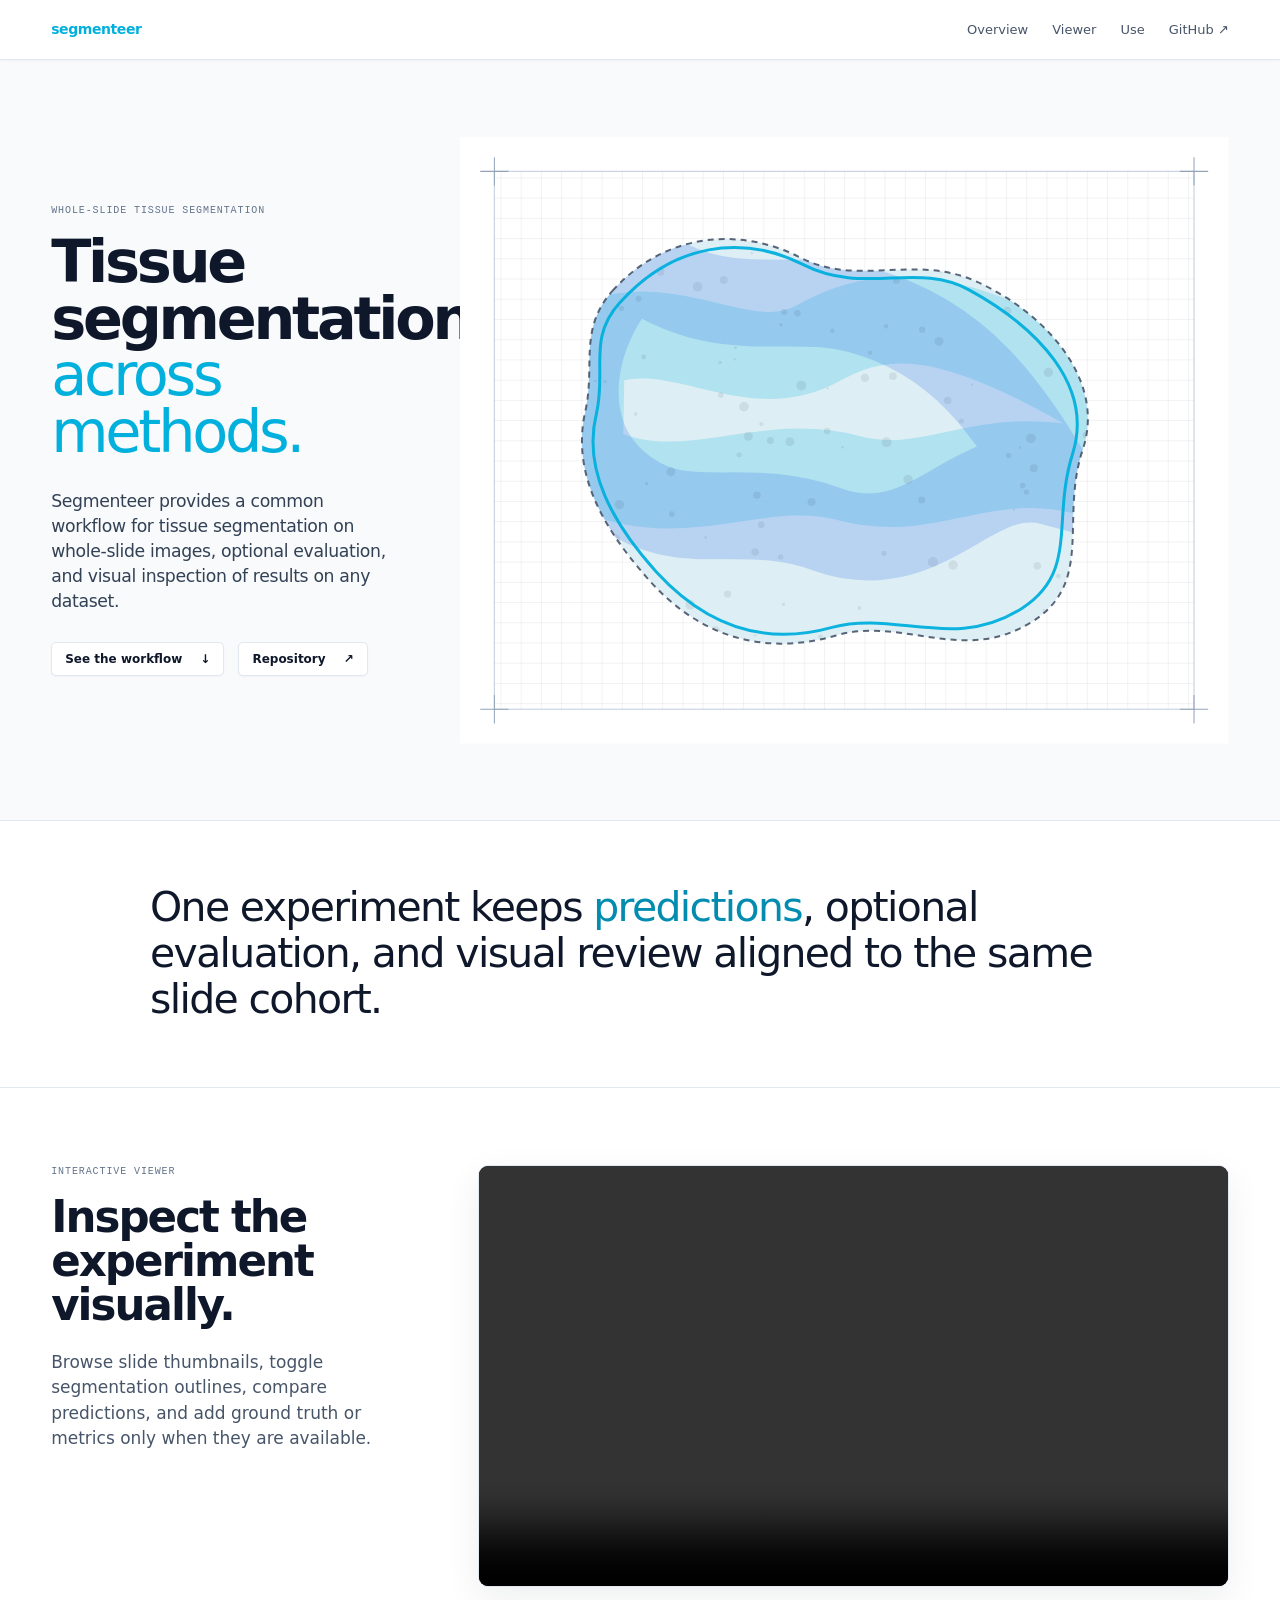
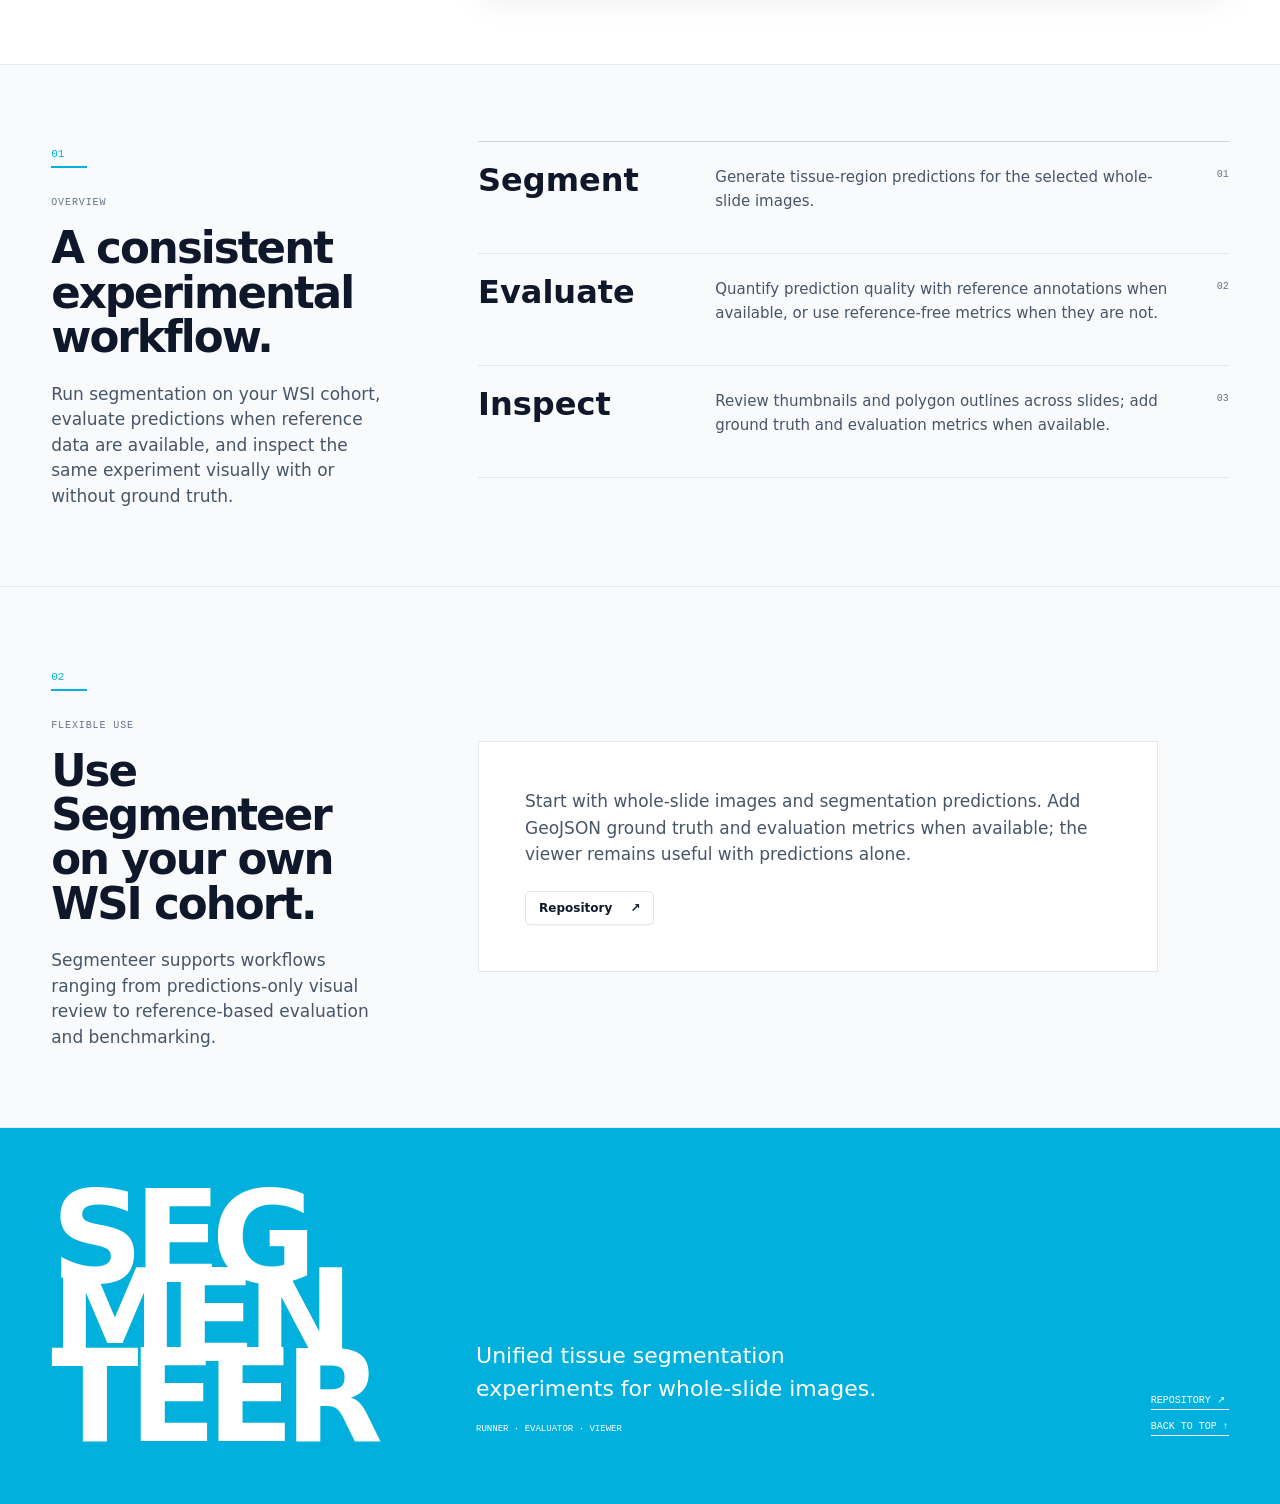
==== docs/index.html @ 91767966 "add webiste" ====
<!doctype html>
<html lang="en">
<head>
  <meta charset="utf-8">
  <meta name="viewport" content="width=device-width, initial-scale=1">
  <meta name="description" content="Segmenteer is a framework for tissue segmentation, evaluation, and visualization on whole-slide images.">
  <meta name="theme-color" content="#f8fafc">
  <meta property="og:title" content="Segmenteer — tissue segmentation for whole-slide images">
  <meta property="og:description" content="A unified framework for tissue segmentation, evaluation, and visualization on whole-slide images.">
  <meta property="og:type" content="website">
  <meta property="og:url" content="https://computationalpathologygroup.github.io/segmenteer/">
  <link rel="canonical" href="https://computationalpathologygroup.github.io/segmenteer/">
  <title>segmenteer/docs</title>
<link rel="icon" type="image/svg+xml" href="assets/favicon.svg?v=2">
  <link rel="shortcut icon" href="assets/favicon.svg?v=2">
  <link rel="stylesheet" href="assets/site.css">
  <script src="assets/site.js" defer></script>
</head>
<body>
  <a class="skip-link" href="#main">Skip to content</a>

  <header class="site-header" data-header>
    <a class="wordmark" href="#top" aria-label="Segmenteer home">segmenteer</a>
    <nav class="site-nav" aria-label="Primary navigation">
      <a href="#overview">Overview</a>
      <a href="#viewer">Viewer</a>
      <a href="#use">Use</a>
      <a class="repo-link" data-repo-link href="#">GitHub ↗</a>
    </nav>
    <button class="menu-button" type="button" aria-label="Open navigation" aria-expanded="false" data-menu-button>
      <span></span><span></span>
    </button>
  </header>

  <main id="main">
    <section class="hero" id="top" aria-labelledby="hero-title">
      <div class="hero-copy">
        <p class="eyebrow">Whole-slide tissue segmentation</p>
        <h1 id="hero-title">Tissue segmentation<br><em>across methods.</em></h1>
        <p class="hero-intro">Segmenteer provides a common workflow for tissue segmentation on whole-slide images, optional evaluation, and visual inspection of results on any dataset.</p>
        <div class="hero-actions">
          <a class="text-action" href="#overview">See the workflow <span aria-hidden="true">↓</span></a>
          <a class="text-action repo-link" data-repo-link href="#">Repository <span aria-hidden="true">↗</span></a>
        </div>
      </div>

      <figure class="boundary-study" data-boundary-study>
        <svg class="study-svg" viewBox="0 0 760 600" role="img" aria-labelledby="study-title study-desc">
          <title id="study-title">Illustrative tissue boundary disagreement</title>
          <desc id="study-desc">An illustrative tissue region with reference and prediction contours.</desc>
          <defs>
            <pattern id="microgrid" width="20" height="20" patternUnits="userSpaceOnUse">
              <path d="M 20 0 L 0 0 0 20" fill="none" stroke="currentColor" stroke-width="0.55" opacity="0.2"/>
            </pattern>
            <clipPath id="specimen-clip">
              <path id="specimen-path" d="M151,152 C206,91 282,91 336,119 C394,149 449,115 511,143 C579,174 639,240 616,309 C593,378 628,441 565,480 C497,522 438,474 372,493 C293,516 230,488 185,436 C141,386 110,332 124,271 C134,226 117,190 151,152 Z"/>
            </clipPath>
          </defs>
          <rect width="760" height="600" class="study-paper"/>
          <rect x="34" y="34" width="692" height="532" class="study-frame"/>
          <rect x="34" y="34" width="692" height="532" fill="url(#microgrid)" class="study-grid"/>
          <g class="registration-marks" aria-hidden="true">
            <path d="M20 34h28M34 20v28M712 34h28M726 20v28M20 566h28M34 552v28M712 566h28M726 552v28"/>
          </g>
          <g clip-path="url(#specimen-clip)" class="specimen-fill">
            <rect x="80" y="70" width="580" height="460"/>
            <path d="M120 210 C210 165 281 246 356 203 C437 157 517 187 641 259 L650 340 C522 295 476 362 383 337 C293 313 212 376 118 321 Z" class="specimen-band specimen-band-a"/>
            <path d="M170 123 C259 188 319 151 395 171 C497 198 543 272 585 341 C506 320 463 424 363 388 C275 356 216 400 152 342 C94 288 104 192 170 123 Z" class="specimen-band specimen-band-b"/>
            <g class="specimen-speckles" aria-hidden="true"></g>
          </g>
          <path class="contour contour-a" data-contour="0" d="M151,152 C206,91 282,91 336,119 C394,149 449,115 511,143 C579,174 639,240 616,309 C593,378 628,441 565,480 C497,522 438,474 372,493 C293,516 230,488 185,436 C141,386 110,332 124,271 C134,226 117,190 151,152 Z"/>
          <path class="contour contour-b" data-contour="1" d="M158,164 C211,105 279,96 339,126 C399,157 452,123 503,151 C571,188 627,246 606,313 C585,379 612,430 556,466 C489,509 431,468 368,485 C293,506 237,477 194,430 C151,382 121,329 135,273 C145,231 126,199 158,164 Z"/>
          <path class="contour contour-c" data-contour="2" d="M143,143 C205,82 289,86 341,111 C401,140 445,104 519,135 C593,166 650,239 625,314 C599,389 638,449 573,489 C501,533 435,488 376,501 C292,519 219,493 176,441 C128,383 99,329 114,267 C125,219 108,181 143,143 Z"/>
          <path class="contour contour-d" data-contour="3" d="M166,154 C223,112 282,105 336,132 C384,157 450,136 497,158 C553,185 607,239 594,299 C578,368 600,416 541,451 C483,487 424,454 364,470 C303,487 247,461 208,419 C169,376 139,329 149,281 C158,237 138,188 166,154 Z"/>
          <path class="consensus" data-consensus d="M158,154 C213,102 281,98 338,124 C394,151 449,122 507,150 C573,183 628,242 608,309 C587,376 615,432 558,469 C493,510 434,471 370,488 C295,508 235,480 190,432 C147,384 117,331 130,273 C140,229 122,195 158,154 Z"/>
        </svg>
      </figure>
    </section>

    <section class="statement" aria-label="Experiment model">
      <p>One experiment keeps <strong>predictions</strong>, optional evaluation, and visual review aligned to the same slide cohort.</p>
    </section>

    <section class="viewer-demo section-grid" id="viewer" aria-labelledby="viewer-title">
      <header class="section-heading">
        <p class="section-kicker">Interactive viewer</p>
        <h2 id="viewer-title">Inspect the experiment visually.</h2>
        <p>Browse slide thumbnails, toggle segmentation outlines, compare predictions, and add ground truth or metrics only when they are available.</p>
      </header>

      <div class="viewer-video-shell">
        <video
          class="viewer-video"
          controls
          playsinline
          preload="metadata"
          aria-label="Segmenteer viewer walkthrough"
        >
          <source src="assets/viewer-demo.mp4" type="video/mp4">
          Your browser does not support embedded video.
        </video>
      </div>
    </section>

    <section class="instrument section-grid" id="overview" aria-labelledby="overview-title">
      <header class="section-heading">
        <span class="section-number">01</span>
        <p class="section-kicker">Overview</p>
        <h2 id="overview-title">A consistent experimental workflow.</h2>
        <p>Run segmentation on your WSI cohort, evaluate predictions when reference data are available, and inspect the same experiment visually with or without ground truth.</p>
      </header>

      <ol class="apparatus" aria-label="Segmenteer workflow">
        <li data-step="01">
          <div class="apparatus-name">Segment</div>
          <p>Generate tissue-region predictions for the selected whole-slide images.</p>
        </li>
        <li data-step="02">
          <div class="apparatus-name">Evaluate</div>
          <p>Quantify prediction quality with reference annotations when available, or use reference-free metrics when they are not.</p>
        </li>
        <li data-step="03">
          <div class="apparatus-name">Inspect</div>
          <p>Review thumbnails and polygon outlines across slides; add ground truth and evaluation metrics when available.</p>
        </li>
      </ol>
    </section>

    <section class="evaluation section-grid" id="use" aria-labelledby="use-section-title">
      <header class="section-heading">
        <span class="section-number">02</span>
        <p class="section-kicker">Flexible use</p>
        <h2 id="use-section-title">Use Segmenteer on your own WSI cohort.</h2>
        <p>Segmenteer supports workflows ranging from predictions-only visual review to reference-based evaluation and benchmarking.</p>
      </header>
      <div class="evaluation-panel">
        <p>Start with whole-slide images and segmentation predictions. Add GeoJSON ground truth and evaluation metrics when available; the viewer remains useful with predictions alone.</p>
        <a class="text-action repo-link" data-repo-link href="#">Repository <span aria-hidden="true">↗</span></a>
      </div>
    </section>
  </main>

  <footer class="site-footer">
    <div class="footer-word">SEG<br>MEN<br>TEER</div>
    <div>
      <p>Unified tissue segmentation experiments for whole-slide images.</p>
      <p class="footer-small">Runner · Evaluator · Viewer</p>
    </div>
    <div class="footer-links">
      <a class="repo-link" data-repo-link href="#">Repository ↗</a>
      <a href="#top">Back to top ↑</a>
    </div>
  </footer>
</body>
</html>
---- docs/assets/site.css ----
:root {
  --paper: #ebe7dc;
  --paper-light: #f5f2e9;
  --ink: #171713;
  --muted: #6f6b60;
  --rule: rgba(23, 23, 19, 0.22);
  --rule-strong: rgba(23, 23, 19, 0.62);
  --signal: #e4482d;
  --signal-dark: #a82b1b;
  --specimen: #b8a296;
  --specimen-dark: #705b55;
  --blueprint: #306b75;
  --content: 1480px;
  --gutter: clamp(20px, 4vw, 72px);
  --serif: Georgia, "Times New Roman", serif;
  --sans: Arial, Helvetica, sans-serif;
  --mono: "SFMono-Regular", Consolas, "Liberation Mono", monospace;
}

* { box-sizing: border-box; }
html { scroll-behavior: smooth; }
body {
  margin: 0;
  color: var(--ink);
  background:
    linear-gradient(90deg, transparent calc(var(--gutter) - 1px), rgba(23,23,19,.08) var(--gutter), transparent calc(var(--gutter) + 1px)),
    var(--paper);
  font-family: var(--sans);
  font-size: 16px;
  line-height: 1.5;
  text-rendering: optimizeLegibility;
}
::selection { color: var(--paper-light); background: var(--ink); }
a { color: inherit; text-decoration: none; }
button, input { font: inherit; }
button { color: inherit; }
code, pre { font-family: var(--mono); }

.skip-link {
  position: fixed;
  z-index: 100;
  left: 12px;
  top: 12px;
  padding: 10px 14px;
  background: var(--ink);
  color: var(--paper);
  transform: translateY(-160%);
}
.skip-link:focus { transform: translateY(0); }

.site-header {
  position: sticky;
  top: 0;
  z-index: 30;
  min-height: 64px;
  display: grid;
  grid-template-columns: 1fr auto 1fr;
  align-items: center;
  gap: 28px;
  padding: 0 var(--gutter);
  border-bottom: 1px solid var(--rule-strong);
  background: rgba(235, 231, 220, 0.94);
  backdrop-filter: blur(8px);
}
.wordmark {
  display: inline-flex;
  align-items: center;
  gap: 12px;
  width: max-content;
  font-weight: 700;
  letter-spacing: -0.04em;
}
.wordmark-mark {
  width: 19px;
  height: 19px;
  display: inline-block;
  border: 1px solid var(--ink);
  background: repeating-linear-gradient(135deg, transparent 0 3px, var(--ink) 3px 4px);
}
.header-status {
  justify-self: center;
  font: 10px/1 var(--mono);
  letter-spacing: .08em;
  text-transform: uppercase;
  white-space: nowrap;
}
.status-dot {
  display: inline-block;
  width: 7px;
  height: 7px;
  margin-right: 8px;
  border-radius: 50%;
  background: var(--signal);
  animation: status-pulse 2.4s steps(2, end) infinite;
}
@keyframes status-pulse { 50% { opacity: .25; } }
.site-nav {
  justify-self: end;
  display: flex;
  gap: 22px;
  font: 11px/1 var(--mono);
  text-transform: uppercase;
  letter-spacing: .06em;
}
.site-nav a { border-bottom: 1px solid transparent; padding: 4px 0; }
.site-nav a:hover, .site-nav a:focus-visible { border-bottom-color: currentColor; }
.menu-button { display: none; }

.hero {
  position: relative;
  width: min(100%, var(--content));
  min-height: calc(100vh - 64px);
  margin: 0 auto;
  padding: clamp(72px, 9vw, 140px) var(--gutter) 56px;
  display: grid;
  grid-template-columns: minmax(0, 0.93fr) minmax(430px, 1.07fr);
  gap: clamp(46px, 7vw, 110px);
  align-items: center;
  border-bottom: 1px solid var(--rule-strong);
}
.hero::before {
  content: "";
  position: absolute;
  top: 0;
  bottom: 0;
  left: 47%;
  border-left: 1px solid var(--rule);
  pointer-events: none;
}
.hero-index {
  position: absolute;
  top: 24px;
  left: var(--gutter);
  font: 10px/1 var(--mono);
  text-transform: uppercase;
  letter-spacing: .08em;
}
.eyebrow, .section-kicker {
  margin: 0 0 22px;
  font: 11px/1.4 var(--mono);
  text-transform: uppercase;
  letter-spacing: .09em;
}
.hero h1 {
  margin: 0;
  font-family: var(--serif);
  font-weight: 400;
  font-size: clamp(62px, 8.2vw, 132px);
  line-height: .82;
  letter-spacing: -0.07em;
}
.hero h1 span, .hero h1 em { display: block; }
.hero h1 em {
  margin-top: .12em;
  color: var(--signal);
  font-weight: 400;
  transform: translateX(clamp(16px, 4vw, 64px));
}
.hero-intro {
  max-width: 610px;
  margin: clamp(34px, 5vw, 74px) 0 0;
  font-family: var(--serif);
  font-size: clamp(21px, 2vw, 30px);
  line-height: 1.22;
  letter-spacing: -0.025em;
}
.hero-actions { display: flex; flex-wrap: wrap; gap: 26px; margin-top: 38px; }
.text-action {
  display: inline-flex;
  align-items: baseline;
  gap: 18px;
  padding: 8px 0 5px;
  border-bottom: 1px solid currentColor;
  font: 11px/1 var(--mono);
  letter-spacing: .05em;
  text-transform: uppercase;
}
.text-action span { transition: transform .2s ease; }
.text-action:hover span { transform: translate(3px, -2px); }
.text-action.inverse { color: var(--paper-light); }

.boundary-study { margin: 0; position: relative; min-width: 0; }
.study-meta {
  display: flex;
  justify-content: space-between;
  padding-bottom: 9px;
  font: 9px/1 var(--mono);
  letter-spacing: .08em;
}
.study-svg { width: 100%; height: auto; display: block; overflow: visible; color: var(--ink); }
.study-paper { fill: var(--paper-light); }
.study-frame { fill: none; stroke: var(--ink); stroke-width: 1.2; }
.study-grid { color: var(--blueprint); }
.registration-marks path { fill: none; stroke: var(--ink); stroke-width: 1; }
.specimen-fill > rect { fill: var(--specimen); opacity: .68; }
.specimen-band { fill: none; stroke-width: 86; opacity: .2; }
.specimen-band-a { stroke: var(--signal-dark); }
.specimen-band-b { stroke: var(--blueprint); }
.specimen-speckles circle { fill: var(--ink); opacity: .13; }
.contour, .consensus {
  fill: none;
  vector-effect: non-scaling-stroke;
  transition: opacity .32s ease, stroke-width .32s ease, stroke-dashoffset .8s ease;
}
.contour { stroke-width: 1.35; stroke-dasharray: 7 5; opacity: .62; }
.contour-a { stroke: var(--ink); }
.contour-b { stroke: var(--signal); stroke-dashoffset: 7; }
.contour-c { stroke: var(--blueprint); stroke-dashoffset: 14; }
.contour-d { stroke: var(--signal-dark); stroke-dashoffset: 21; }
.consensus { stroke: var(--ink); stroke-width: 3; opacity: .95; }
.boundary-study[data-gate="1"] .consensus { opacity: .25; stroke-width: 1.2; }
.boundary-study[data-gate="1"] .contour { opacity: .95; }
.boundary-study[data-gate="2"] .consensus { opacity: .48; stroke-width: 1.8; }
.boundary-study[data-gate="2"] .contour { opacity: .8; }
.boundary-study[data-gate="3"] .consensus { opacity: .85; stroke-width: 2.7; }
.boundary-study[data-gate="3"] .contour { opacity: .48; }
.boundary-study[data-gate="4"] .consensus { opacity: 1; stroke-width: 4; }
.boundary-study[data-gate="4"] .contour { opacity: .18; }
.study-labels { font: 9px var(--mono); letter-spacing: .08em; fill: var(--ink); }
.study-labels path { stroke: var(--ink); stroke-width: 2; }
.study-controls {
  display: grid;
  grid-template-columns: 110px 1fr;
  gap: 8px 18px;
  padding-top: 16px;
}
.study-controls > div:first-child { display: flex; justify-content: space-between; gap: 12px; }
.control-label, .study-controls output, .control-scale {
  font: 9px/1 var(--mono);
  text-transform: uppercase;
  letter-spacing: .07em;
}
.study-controls input { grid-column: 2; width: 100%; accent-color: var(--ink); }
.control-scale { grid-column: 2; display: flex; justify-content: space-between; color: var(--muted); }
.hero-note {
  position: absolute;
  bottom: 26px;
  left: var(--gutter);
  width: 190px;
  display: flex;
  align-items: start;
  gap: 12px;
  font: 9px/1.35 var(--mono);
  text-transform: uppercase;
}
.hero-note p { margin: 0; }
.note-number { font-size: 19px; color: var(--signal); }

.statement {
  padding: clamp(80px, 11vw, 180px) var(--gutter);
  border-bottom: 1px solid var(--rule-strong);
  overflow: hidden;
}
.statement p {
  max-width: 1300px;
  margin: 0 auto;
  font-family: var(--serif);
  font-size: clamp(42px, 7vw, 112px);
  line-height: .94;
  letter-spacing: -0.065em;
}
.statement span { text-decoration: line-through; text-decoration-thickness: .05em; color: var(--muted); }

.section-grid {
  width: min(100%, var(--content));
  margin: 0 auto;
  padding: clamp(88px, 10vw, 160px) var(--gutter);
  display: grid;
  grid-template-columns: minmax(250px, .65fr) minmax(0, 1.35fr);
  gap: clamp(54px, 9vw, 150px);
  border-bottom: 1px solid var(--rule-strong);
}
.section-heading { position: relative; }
.section-number {
  display: inline-block;
  min-width: 36px;
  margin-bottom: 44px;
  padding-bottom: 6px;
  border-bottom: 2px solid var(--signal);
  font: 11px/1 var(--mono);
}
.section-heading h2, .manuscript h2 {
  margin: 0;
  font-family: var(--serif);
  font-size: clamp(42px, 5.2vw, 82px);
  font-weight: 400;
  line-height: .98;
  letter-spacing: -0.055em;
}
.section-heading > p:last-child {
  max-width: 520px;
  margin: 32px 0 0;
  font-family: var(--serif);
  font-size: 20px;
  line-height: 1.35;
}

.apparatus { margin: 0; padding: 0; list-style: none; border-top: 1px solid var(--ink); }
.apparatus li {
  position: relative;
  display: grid;
  grid-template-columns: .5fr 1fr;
  gap: 20px 40px;
  min-height: 150px;
  padding: 28px 54px 28px 0;
  border-bottom: 1px solid var(--rule-strong);
}
.apparatus li::after {
  content: attr(data-step);
  position: absolute;
  top: 28px;
  right: 0;
  font: 10px/1 var(--mono);
  color: var(--muted);
}
.apparatus-name {
  font-family: var(--serif);
  font-size: clamp(34px, 4vw, 56px);
  line-height: 1;
}
.apparatus p { margin: 4px 0 0; max-width: 520px; }
.apparatus code { grid-column: 2; color: var(--signal-dark); font-size: 12px; }

.methods { background: var(--paper-light); }
.method-register { min-width: 0; }
.method-tabs {
  display: grid;
  grid-template-columns: repeat(4, 1fr);
  border-top: 1px solid var(--ink);
  border-bottom: 1px solid var(--ink);
}
.method-tabs button {
  appearance: none;
  border: 0;
  border-right: 1px solid var(--rule-strong);
  padding: 15px 14px;
  text-align: left;
  background: transparent;
  font: 11px/1 var(--mono);
  text-transform: uppercase;
  cursor: pointer;
}
.method-tabs button:last-child { border-right: 0; }
.method-tabs button span { float: right; color: var(--muted); }
.method-tabs button[aria-selected="true"] { color: var(--paper-light); background: var(--ink); }
.method-list { min-height: 690px; }
.method-row {
  display: grid;
  grid-template-columns: 58px minmax(180px, 1fr) minmax(180px, .8fr) 28px;
  gap: 18px;
  align-items: center;
  min-height: 62px;
  border-bottom: 1px solid var(--rule);
  cursor: pointer;
  transition: background .15s ease;
}
.method-row:hover, .method-row:focus-within { background: rgba(23,23,19,.045); }
.method-index { padding-left: 8px; font: 10px/1 var(--mono); color: var(--muted); }
.method-name { font-family: var(--serif); font-size: clamp(18px, 2vw, 25px); letter-spacing: -.02em; }
.method-family { font: 10px/1 var(--mono); text-transform: uppercase; letter-spacing: .06em; }
.method-toggle {
  width: 28px;
  height: 28px;
  border: 0;
  background: transparent;
  cursor: pointer;
  font-size: 20px;
  transition: transform .2s ease;
}
.method-row[aria-expanded="true"] .method-toggle { transform: rotate(45deg); }
.method-detail {
  grid-column: 2 / -1;
  display: grid;
  grid-template-columns: 1fr auto;
  gap: 16px 30px;
  max-height: 0;
  overflow: hidden;
  padding-right: 12px;
  transition: max-height .35s ease, padding .35s ease;
}
.method-row[aria-expanded="true"] .method-detail { max-height: 180px; padding-bottom: 24px; }
.method-detail p { margin: 0; max-width: 570px; font-size: 14px; }
.method-detail code { align-self: start; font-size: 11px; color: var(--signal-dark); }
.method-footnote { display: flex; justify-content: space-between; gap: 24px; padding-top: 14px; font: 9px/1.4 var(--mono); color: var(--muted); text-transform: uppercase; }

.metric-selector {
  display: flex;
  flex-wrap: wrap;
  border-top: 1px solid var(--ink);
  border-left: 1px solid var(--ink);
}
.metric-selector button {
  border: 0;
  border-right: 1px solid var(--ink);
  border-bottom: 1px solid var(--ink);
  padding: 13px 16px;
  background: transparent;
  font: 10px/1 var(--mono);
  text-transform: uppercase;
  cursor: pointer;
}
.metric-selector button[aria-selected="true"] { background: var(--signal); color: white; }
.metric-display {
  display: grid;
  grid-template-columns: 1.35fr .65fr;
  min-height: 440px;
  border-bottom: 1px solid var(--ink);
  border-left: 1px solid var(--ink);
  border-right: 1px solid var(--ink);
}
.metric-diagram { display: grid; place-items: center; min-width: 0; border-right: 1px solid var(--ink); }
.metric-diagram svg { width: 100%; height: auto; }
.metric-ground, .metric-prediction { fill: none; vector-effect: non-scaling-stroke; }
.metric-ground { stroke: var(--ink); stroke-width: 2; stroke-dasharray: 6 5; }
.metric-prediction { stroke: var(--signal); stroke-width: 3; transition: d .4s ease; }
.metric-measure { fill: none; stroke: var(--blueprint); stroke-width: 1.5; stroke-dasharray: 3 4; }
.metric-diagram text { font: 9px var(--mono); fill: var(--muted); text-transform: uppercase; }
.metric-ground-label { fill: var(--ink) !important; }
.metric-prediction-label { fill: var(--signal-dark) !important; }
.metric-hatch line { stroke: var(--signal); stroke-width: .8; opacity: .55; }
.metric-copy { padding: clamp(30px, 4vw, 60px); display: flex; flex-direction: column; justify-content: flex-end; }
.metric-code { font: 10px/1 var(--mono); color: var(--signal-dark); }
.metric-copy h3 { margin: 14px 0 18px; font-family: var(--serif); font-size: clamp(38px, 4vw, 62px); font-weight: 400; line-height: 1; }
.metric-copy p { margin: 0 0 26px; }
.metric-copy code { font-size: 11px; }

.manuscript {
  position: relative;
  display: grid;
  grid-template-columns: 70px minmax(0, 1fr) minmax(380px, .85fr);
  gap: clamp(40px, 7vw, 110px);
  padding: clamp(92px, 11vw, 170px) var(--gutter);
  color: var(--paper-light);
  background: var(--ink);
  overflow: hidden;
}
.manuscript::before {
  content: "";
  position: absolute;
  inset: 0;
  opacity: .1;
  background-image: repeating-linear-gradient(0deg, transparent 0 29px, var(--paper-light) 30px);
  pointer-events: none;
}
.manuscript > * { position: relative; z-index: 1; }
.manuscript-margin { writing-mode: vertical-rl; font: 10px/1 var(--mono); letter-spacing: .22em; color: var(--signal); text-transform: uppercase; }
.manuscript-copy p:not(.section-kicker) { max-width: 650px; margin: 34px 0; font-family: var(--serif); font-size: 20px; line-height: 1.4; }
.vault { display: flex; flex-direction: column; justify-content: space-between; gap: 44px; border: 1px solid rgba(245,242,233,.6); padding: clamp(28px, 4vw, 50px); }
.vault-stamp {
  width: 190px;
  height: 190px;
  margin: 0 auto;
  border: 2px solid var(--signal);
  border-radius: 50%;
  display: flex;
  flex-direction: column;
  align-items: center;
  justify-content: center;
  transform: rotate(-7deg);
  color: var(--signal);
  font: 10px/1 var(--mono);
  letter-spacing: .18em;
}
.vault-stamp strong { display: block; margin: 12px 0; font-size: 29px; letter-spacing: .04em; }
.release-ledger { margin: 0; border-top: 1px solid rgba(245,242,233,.3); }
.release-ledger div { display: flex; justify-content: space-between; gap: 24px; padding: 10px 0; border-bottom: 1px solid rgba(245,242,233,.2); font: 10px/1.2 var(--mono); text-transform: uppercase; }
.release-ledger dt, .release-ledger dd { margin: 0; }
.release-ledger dd { color: var(--signal); }

.install { align-items: end; }
.terminal { border: 1px solid var(--ink); background: var(--paper-light); }
.terminal-bar { display: flex; justify-content: space-between; align-items: center; padding: 12px 15px; border-bottom: 1px solid var(--ink); font: 10px/1 var(--mono); text-transform: uppercase; }
.terminal-bar button { border: 0; padding: 0; background: transparent; font: inherit; text-transform: uppercase; cursor: pointer; border-bottom: 1px solid currentColor; }
.terminal pre { margin: 0; padding: clamp(24px, 4vw, 52px); overflow-x: auto; font-size: clamp(11px, 1.2vw, 14px); line-height: 1.8; }

.site-footer {
  display: grid;
  grid-template-columns: .6fr 1fr auto;
  align-items: end;
  gap: 50px;
  padding: 70px var(--gutter);
  background: var(--signal);
  color: #fffaf0;
}
.footer-word { font-family: var(--serif); font-size: clamp(64px, 10vw, 140px); line-height: .62; letter-spacing: -.08em; }
.site-footer p { max-width: 430px; margin: 0; font-family: var(--serif); font-size: 22px; }
.site-footer .footer-small { margin-top: 18px; font-family: var(--mono); font-size: 9px; text-transform: uppercase; }
.footer-links { display: flex; flex-direction: column; gap: 12px; font: 10px/1 var(--mono); text-transform: uppercase; }
.footer-links a { border-bottom: 1px solid currentColor; padding-bottom: 3px; }

.cursor-readout {
  position: fixed;
  z-index: 50;
  right: 14px;
  bottom: 12px;
  padding: 5px 7px;
  color: var(--paper-light);
  background: var(--ink);
  font: 8px/1 var(--mono);
  pointer-events: none;
  mix-blend-mode: multiply;
}

@media (max-width: 1050px) {
  .site-header { grid-template-columns: 1fr auto; }
  .header-status { display: none; }
  .site-nav { display: none; position: absolute; top: 64px; left: 0; right: 0; padding: 28px var(--gutter); background: var(--paper); border-bottom: 1px solid var(--ink); flex-direction: column; align-items: flex-end; font-size: 16px; }
  .site-header[data-open="true"] .site-nav { display: flex; }
  .menu-button { display: inline-flex; flex-direction: column; gap: 6px; border: 0; background: transparent; padding: 10px 0 10px 14px; }
  .menu-button span { width: 25px; height: 1px; background: var(--ink); }
  .hero { grid-template-columns: 1fr; padding-top: 90px; }
  .hero::before { display: none; }
  .hero-copy { padding-right: 10vw; }
  .boundary-study { width: min(780px, 100%); margin-left: auto; }
  .hero-note { position: static; margin-top: -10px; }
  .section-grid { grid-template-columns: 1fr; }
  .section-heading { max-width: 760px; }
  .manuscript { grid-template-columns: 30px 1fr; }
  .vault { grid-column: 2; }
  .metric-display { grid-template-columns: 1fr; }
  .metric-diagram { border-right: 0; border-bottom: 1px solid var(--ink); }
}

@media (max-width: 680px) {
  :root { --gutter: 18px; }
  body { background: var(--paper); }
  .site-header { min-height: 56px; }
  .site-nav { top: 56px; }
  .hero { min-height: auto; padding-top: 82px; gap: 62px; }
  .hero-copy { padding-right: 0; }
  .hero h1 { font-size: clamp(58px, 20vw, 88px); }
  .hero h1 em { transform: translateX(12px); }
  .hero-intro { font-size: 21px; }
  .hero-actions { flex-direction: column; align-items: flex-start; gap: 14px; }
  .study-controls { grid-template-columns: 1fr; }
  .study-controls input, .control-scale { grid-column: 1; }
  .statement { padding-top: 84px; padding-bottom: 84px; }
  .section-grid { padding-top: 88px; padding-bottom: 88px; }
  .section-number { margin-bottom: 26px; }
  .apparatus li { grid-template-columns: 1fr; padding-right: 38px; }
  .apparatus code { grid-column: 1; }
  .method-tabs { grid-template-columns: 1fr 1fr; }
  .method-tabs button:nth-child(2) { border-right: 0; }
  .method-tabs button:nth-child(-n+2) { border-bottom: 1px solid var(--ink); }
  .method-list { min-height: 0; }
  .method-row { grid-template-columns: 38px 1fr 28px; gap: 10px; padding: 8px 0; }
  .method-family { grid-column: 2; }
  .method-toggle { grid-row: 1 / span 2; grid-column: 3; }
  .method-detail { grid-column: 2 / -1; grid-template-columns: 1fr; }
  .method-footnote { flex-direction: column; }
  .metric-selector { display: grid; grid-template-columns: 1fr 1fr; }
  .metric-display { min-height: 0; }
  .metric-copy { padding: 28px 22px 36px; }
  .manuscript { grid-template-columns: 1fr; gap: 46px; }
  .manuscript-margin { display: none; }
  .vault { grid-column: 1; }
  .site-footer { grid-template-columns: 1fr; gap: 42px; }
  .footer-word { font-size: 92px; }
  .cursor-readout { display: none; }
}

@media (prefers-reduced-motion: reduce) {
  html { scroll-behavior: auto; }
  *, *::before, *::after { animation-duration: .01ms !important; animation-iteration-count: 1 !important; transition-duration: .01ms !important; }
}

/* Grid children must be allowed to shrink around long code identifiers. */
.section-grid > *, .section-heading, .terminal, .terminal pre { min-width: 0; }

/* ── Official product-theme alignment ──────────────────────────────── */
:root {
  --paper: #f8fafc;
  --paper-light: #ffffff;
  --ink: #0f172a;
  --muted: #64748b;
  --rule: #e2e8f0;
  --rule-strong: #cbd5e1;
  --signal: #02b0dd;
  --signal-dark: #028caf;
  --specimen: #d9eef4;
  --specimen-dark: #83c9da;
  --blueprint: #2563eb;
  --serif: Inter, ui-sans-serif, system-ui, -apple-system, BlinkMacSystemFont, "Segoe UI", sans-serif;
  --sans: Inter, ui-sans-serif, system-ui, -apple-system, BlinkMacSystemFont, "Segoe UI", sans-serif;
  --mono: "JetBrains Mono", "SFMono-Regular", Consolas, monospace;
}
body {
  background:
    linear-gradient(90deg, transparent calc(var(--gutter) - 1px), rgba(148,163,184,.18) var(--gutter), transparent calc(var(--gutter) + 1px)),
    var(--paper);
  font-size: 15px;
}
::selection { color: #fff; background: var(--signal); }
.site-header {
  min-height: 56px;
  border-bottom-color: var(--rule);
  background: rgba(255,255,255,.92);
  box-shadow: 0 1px 3px rgba(15,23,42,.04);
}
.wordmark { color: var(--signal); font-size: 14px; letter-spacing: -.03em; }
.wordmark-mark {
  width: 18px; height: 18px; border: 0; border-radius: 4px;
  background:
    linear-gradient(145deg, transparent 0 34%, #fff 35% 43%, transparent 44%),
    var(--signal);
  box-shadow: inset 0 0 0 1px rgba(2,176,221,.18);
}
.header-status {
  color: var(--muted); background: #f1f5f9; border: 1px solid var(--rule);
  border-radius: 999px; padding: 5px 10px; letter-spacing: .04em;
}
.status-dot { background: #f59e0b; animation: none; }
.site-nav { color: #475569; text-transform: none; letter-spacing: 0; font-family: var(--sans); font-weight: 500; }
.site-nav a:hover, .site-nav a:focus-visible { color: var(--signal-dark); border-bottom-color: var(--signal); }
.hero { border-bottom-color: var(--rule); padding-top: clamp(86px, 9vw, 132px); }
.hero::before { border-color: var(--rule); }
.hero-index, .eyebrow, .section-kicker { color: #64748b; }
.hero h1 { font-weight: 600; letter-spacing: -.065em; line-height: .87; }
.hero h1 em { color: var(--signal); font-style: normal; }
.hero-intro { color: #334155; font-weight: 400; letter-spacing: -.035em; }
.text-action {
  border: 1px solid var(--rule); border-radius: 5px; padding: 10px 13px;
  background: #fff; box-shadow: 0 1px 2px rgba(15,23,42,.04);
  text-transform: none; letter-spacing: 0; font-family: var(--sans); font-weight: 600;
}
.text-action:hover { border-color: #b8dce5; background: #f0fbfe; color: var(--signal-dark); }
.text-action.inverse { background: var(--signal); color: #fff; border-color: var(--signal); }
.text-action.inverse:hover { background: var(--signal-dark); color: #fff; }
.study-meta { color: #64748b; }
.study-paper { fill: #fff; }
.study-frame { stroke: #cbd5e1; }
.study-grid { color: #d9eef4; }
.registration-marks path { stroke: #94a3b8; }
.specimen-fill > rect { fill: #dceff4; opacity: .96; }
.specimen-band-a { stroke: #02b0dd; }
.specimen-band-b { stroke: #2563eb; }
.specimen-speckles circle { fill: #0f172a; opacity: .08; }
.contour-a { stroke: #0f172a; }
.contour-b { stroke: #02b0dd; }
.contour-c { stroke: #2563eb; }
.contour-d { stroke: #10b981; }
.consensus { stroke: #0f172a; }
.study-controls input { accent-color: var(--signal); }
.hero-note { color: #64748b; }
.note-number { color: var(--signal-dark); }
.statement { background: #fff; border-bottom-color: var(--rule); }
.statement p { font-weight: 500; letter-spacing: -.045em; }
.statement p span { color: var(--signal-dark); }
.section-grid { border-bottom-color: var(--rule); }
.section-heading h2 { font-weight: 600; letter-spacing: -.055em; }
.section-heading > p:last-child { color: #475569; }
.section-number { color: var(--signal-dark); }
.apparatus { border-top-color: var(--rule-strong); }
.apparatus li { border-bottom-color: var(--rule); }
.apparatus li:hover { background: #fff; box-shadow: inset 3px 0 0 var(--signal); }
.apparatus-name { font-weight: 600; }
.apparatus code { color: var(--signal-dark); background: #effbfe; border: 1px solid #d4f1f7; border-radius: 4px; padding: 4px 7px; }
.method-register, .metric-instrument, .terminal { border-radius: 8px; overflow: hidden; box-shadow: 0 1px 3px rgba(15,23,42,.05); }
.method-tabs { border-color: var(--rule); background: #f1f5f9; }
.method-tabs button { border-color: var(--rule) !important; color: #475569; text-transform: none; letter-spacing: 0; font-family: var(--sans); font-weight: 600; }
.method-tabs button[aria-selected="true"] { background: #fff; color: var(--signal-dark); box-shadow: inset 0 -2px 0 var(--signal); }
.method-list { background: #fff; }
.method-row { border-color: var(--rule); }
.method-row:hover, .method-row:focus-within { background: #f8fafc; }
.method-name { font-family: var(--sans); font-weight: 600; }
.method-family { color: #64748b; }
.method-detail code { color: var(--signal-dark); }
.metric-selector { border-color: var(--rule-strong); background: #f1f5f9; }
.metric-selector button { border-color: var(--rule) !important; color: #475569; text-transform: none; letter-spacing: 0; font-family: var(--sans); font-weight: 600; }
.metric-selector button[aria-selected="true"] { background: #fff; color: var(--signal-dark); box-shadow: inset 0 -2px 0 var(--signal); }
.metric-display { background: #fff; border-color: var(--rule-strong); }
.metric-diagram { border-color: var(--rule); background: #fbfdff; }
.metric-ground { stroke: #64748b; }
.metric-prediction { stroke: var(--signal); }
.metric-measure { stroke: #2563eb; }
.metric-prediction-label { fill: var(--signal-dark) !important; }
.metric-copy h3 { font-family: var(--sans); font-weight: 600; letter-spacing: -.045em; }
.metric-code { color: var(--signal-dark); }
.manuscript { color: #e2e8f0; background: #0f172a; }
.manuscript::before { opacity: .06; }
.manuscript-margin { color: var(--signal); }
.manuscript-copy p:not(.section-kicker) { font-family: var(--sans); color: #cbd5e1; }
.vault { border-color: #334155; border-radius: 8px; background: #111c31; }
.vault-stamp { color: var(--signal); border-color: var(--signal); }
.release-ledger { border-color: #334155; }
.release-ledger div { border-color: #26364e; }
.release-ledger dd { color: var(--signal); }
.terminal { border-color: var(--rule-strong); background: #fff; }
.terminal-bar { border-color: var(--rule); background: #f1f5f9; }
.terminal-bar button { color: var(--signal-dark); }
.site-footer { background: #02b0dd; color: #fff; }
.footer-word { font-family: var(--sans); font-weight: 700; letter-spacing: -.075em; }
.site-footer p { font-family: var(--sans); }
.cursor-readout { color: #475569; background: #fff; border: 1px solid var(--rule); box-shadow: 0 1px 3px rgba(15,23,42,.08); mix-blend-mode: normal; }
@media (max-width: 1050px) {
  .site-nav { background: #fff; border-bottom-color: var(--rule); }
}
@media (max-width: 680px) {
  body { background: var(--paper); }
  .hero h1 { font-size: clamp(56px, 18vw, 84px); }
}

/* ── Hard-case gallery ─────────────────────────────────────────────── */
.hard-cases { background: var(--paper-light); }
.hard-case-exhibit { min-width: 0; }
.hard-case-toolbar {
  display: flex;
  align-items: center;
  justify-content: space-between;
  gap: 22px;
  padding: 12px 0;
  border-top: 1px solid var(--rule-strong);
  border-bottom: 1px solid var(--rule);
}
.hard-case-criterion { display: flex; align-items: baseline; gap: 12px; min-width: 0; }
.hard-case-criterion span {
  font: 9px/1 var(--mono);
  color: var(--muted);
  text-transform: uppercase;
  letter-spacing: .07em;
}
.hard-case-criterion strong { font: 11px/1.35 var(--mono); font-weight: 500; }
.hard-case-controls { display: flex; align-items: center; gap: 12px; }
.hard-case-method-picker { display: flex; flex-wrap: wrap; justify-content: flex-end; gap: 4px; }
.hard-case-method-button {
  appearance: none;
  border: 1px solid var(--rule-strong);
  background: transparent;
  padding: 7px 9px;
  font: 10px/1 var(--mono);
  cursor: pointer;
}
.hard-case-method-button[aria-pressed="true"] { color: var(--paper-light); background: var(--ink); }
.reference-toggle {
  display: inline-flex;
  align-items: center;
  gap: 7px;
  padding-left: 10px;
  border-left: 1px solid var(--rule);
  font: 10px/1 var(--mono);
  white-space: nowrap;
}
.reference-toggle input { accent-color: var(--signal); }
.hard-case-summary { margin: 14px 0 20px; color: var(--muted); font: 10px/1.4 var(--mono); }
.hard-case-grid { display: grid; grid-template-columns: repeat(2, minmax(0, 1fr)); gap: 18px; }
.hard-case-card { min-width: 0; border: 1px solid var(--rule-strong); background: var(--paper); }
.hard-case-media, .hard-case-placeholder {
  position: relative;
  aspect-ratio: 4 / 3;
  overflow: hidden;
  background: rgba(23,23,19,.05);
  border-bottom: 1px solid var(--rule);
}
.hard-case-base, .hard-case-overlay { position: absolute; inset: 0; width: 100%; height: 100%; object-fit: contain; }
.hard-case-overlay { pointer-events: none; }
.hard-case-reference[hidden] { display: none; }
.hard-case-legend {
  position: absolute;
  left: 10px;
  bottom: 10px;
  display: flex;
  gap: 8px;
  padding: 5px 7px;
  background: rgba(245,242,233,.92);
  border: 1px solid var(--rule);
  font: 9px/1 var(--mono);
}
.hard-case-legend span::before {
  content: "";
  display: inline-block;
  width: 12px;
  height: 2px;
  margin-right: 5px;
  vertical-align: middle;
  background: var(--ink);
}
.hard-case-legend .prediction-key::before { background: var(--signal); }
.hard-case-placeholder {
  display: flex;
  flex-direction: column;
  justify-content: flex-end;
  gap: 7px;
  padding: 22px;
  color: var(--muted);
}
.hard-case-placeholder::before { content: ""; position: absolute; inset: 18px; border: 1px dashed var(--rule-strong); }
.hard-case-placeholder > * { position: relative; z-index: 1; }
.hard-case-placeholder > span { font: 9px/1 var(--mono); text-transform: uppercase; letter-spacing: .07em; }
.hard-case-placeholder strong { color: var(--ink); font-family: var(--serif); font-size: 20px; font-weight: 400; overflow-wrap: anywhere; }
.hard-case-placeholder small { max-width: 330px; font-size: 11px; line-height: 1.45; }
.hard-case-copy { display: flex; justify-content: space-between; align-items: flex-start; gap: 18px; padding: 16px 16px 12px; }
.hard-case-index { font: 9px/1 var(--mono); color: var(--muted); text-transform: uppercase; letter-spacing: .06em; }
.hard-case-copy h3 { margin: 6px 0 0; font-family: var(--serif); font-size: 18px; font-weight: 400; overflow-wrap: anywhere; }
.hard-case-active-score { min-width: 94px; text-align: right; }
.hard-case-active-score span { display: block; max-width: 150px; color: var(--muted); font: 9px/1.2 var(--mono); }
.hard-case-active-score strong { display: block; margin-top: 5px; font: 500 21px/1 var(--mono); color: var(--signal-dark); }
.hard-case-scores { display: grid; grid-template-columns: repeat(3, minmax(0, 1fr)); border-top: 1px solid var(--rule); }
.hard-case-scores span { min-width: 0; display: flex; flex-direction: column; gap: 4px; padding: 9px 10px; border-right: 1px solid var(--rule); }
.hard-case-scores span:last-child { border-right: 0; }
.hard-case-scores b { overflow: hidden; text-overflow: ellipsis; white-space: nowrap; color: var(--muted); font: 9px/1.2 var(--mono); font-weight: 400; }
.hard-case-scores i { font: normal 11px/1 var(--mono); color: var(--ink); }
.hard-case-footnote { margin: 16px 0 0; color: var(--muted); font-size: 11px; line-height: 1.5; }
.hard-case-empty { padding: 22px; border: 1px solid var(--rule); color: var(--muted); }

@media (max-width: 1050px) {
  .hard-case-toolbar { align-items: flex-start; flex-direction: column; }
  .hard-case-controls { width: 100%; justify-content: space-between; }
  .hard-case-method-picker { justify-content: flex-start; }
}
@media (max-width: 680px) {
  .hard-case-controls { align-items: flex-start; flex-direction: column; }
  .reference-toggle { padding-left: 0; border-left: 0; }
  .hard-case-grid { grid-template-columns: 1fr; }
  .hard-case-scores { grid-template-columns: 1fr; }
  .hard-case-scores span { flex-direction: row; justify-content: space-between; border-right: 0; border-bottom: 1px solid var(--rule); }
  .hard-case-scores span:last-child { border-bottom: 0; }
}

/* ── Presentation refinement: quieter type, unified spacing ───────── */
:root {
  --content: 1320px;
  --gutter: clamp(22px, 4vw, 56px);
}
body {
  background: var(--paper);
  font-size: 15px;
  line-height: 1.55;
}
.site-header {
  min-height: 60px;
  display: flex;
  justify-content: space-between;
  gap: 36px;
  padding: 0 max(var(--gutter), calc((100vw - var(--content)) / 2 + var(--gutter)));
  border-bottom-color: var(--rule);
}
.wordmark {
  gap: 0;
  font-size: 16px;
  color: var(--signal-dark);
  letter-spacing: -.045em;
}
.wordmark-mark, .header-status { display: none !important; }
.site-nav { gap: 24px; font-size: 13px; }
.site-nav a { padding: 6px 0; }

.hero {
  min-height: 0;
  padding-top: clamp(72px, 7vw, 96px);
  padding-bottom: clamp(64px, 7vw, 92px);
  grid-template-columns: minmax(0, .9fr) minmax(420px, 1.1fr);
  gap: clamp(48px, 6vw, 82px);
  border-bottom-color: var(--rule);
}
.hero::before { display: none; }
.hero-copy { align-self: center; }
.eyebrow, .section-kicker { margin-bottom: 16px; font-size: 10px; }
.hero h1 {
  max-width: 680px;
  font-size: clamp(48px, 5.5vw, 78px);
  line-height: .96;
  letter-spacing: -.055em;
}
.hero h1 em {
  display: inline;
  margin: 0;
  transform: none;
  color: var(--signal-dark);
}
.hero-intro {
  max-width: 560px;
  margin-top: 28px;
  font-size: clamp(18px, 1.55vw, 21px);
  line-height: 1.45;
  letter-spacing: -.02em;
}
.hero-actions { margin-top: 28px; gap: 14px; }
.text-action { font-size: 12px; text-transform: none; letter-spacing: 0; }
.boundary-study { max-width: 680px; margin-left: auto; }
.study-meta { padding-bottom: 10px; font-size: 9px; text-transform: uppercase; }
.contour-c, .contour-d, .consensus { display: none; }
.contour-a { stroke: #475569; stroke-width: 2; stroke-dasharray: 6 5; opacity: .9; }
.contour-b { stroke: var(--signal); stroke-width: 3; stroke-dasharray: none; opacity: .95; }
.study-legend {
  display: flex;
  justify-content: flex-end;
  gap: 20px;
  padding-top: 12px;
  color: var(--muted);
  font: 10px/1 var(--mono);
  text-transform: uppercase;
  letter-spacing: .05em;
}
.study-legend span::before {
  content: "";
  display: inline-block;
  width: 18px;
  height: 2px;
  margin-right: 7px;
  vertical-align: middle;
}
.study-legend-reference::before { background: #475569; }
.study-legend-prediction::before { background: var(--signal); }

.statement {
  width: min(100%, var(--content));
  margin: 0 auto;
  padding: clamp(48px, 5vw, 68px) var(--gutter);
  border-bottom-color: var(--rule);
  background: var(--paper-light);
}
.statement p {
  max-width: 980px;
  font-size: clamp(28px, 3.2vw, 42px);
  line-height: 1.12;
  letter-spacing: -.04em;
  font-weight: 500;
}
.section-grid {
  padding-top: clamp(68px, 7vw, 94px);
  padding-bottom: clamp(68px, 7vw, 94px);
  grid-template-columns: minmax(250px, .62fr) minmax(0, 1.38fr);
  gap: clamp(48px, 7vw, 92px);
  border-bottom-color: var(--rule);
}
.section-number { margin-bottom: 28px; }
.section-heading h2, .evaluation h2 {
  font-size: clamp(32px, 3.8vw, 50px);
  line-height: 1.02;
  letter-spacing: -.045em;
}
.section-heading > p:last-child {
  margin-top: 22px;
  font-size: 17px;
  line-height: 1.5;
}
.apparatus { border-top-color: var(--rule-strong); }
.apparatus li {
  grid-template-columns: .42fr 1fr;
  min-height: 112px;
  padding: 22px 44px 22px 0;
  border-bottom-color: var(--rule);
}
.apparatus li:hover { box-shadow: none; background: transparent; }
.apparatus-name { font-size: clamp(27px, 2.5vw, 36px); }
.apparatus p { margin-top: 2px; font-size: 15px; color: #475569; }
.apparatus code { display: none; }

.method-tabs { grid-template-columns: repeat(3, 1fr); }
.method-register { box-shadow: none; border-radius: 0; }
.method-list { min-height: 0; }
.method-row-simple {
  grid-template-columns: 48px 1fr auto;
  min-height: 48px;
  padding: 10px 12px 10px 0;
  cursor: default;
}
.method-row-simple:hover { background: #f8fafc; }
.method-row-simple .method-name { font-size: 15px; }
.method-row-simple .method-family { align-self: center; font-size: 11px; text-transform: capitalize; }
.method-row-simple .method-toggle, .method-row-simple .method-detail { display: none; }

.metric-instrument { box-shadow: none; border-radius: 0; }
.metric-selector { display: grid; grid-template-columns: repeat(4, 1fr); }
.metric-selector button { text-transform: none; font-family: var(--sans); font-size: 12px; font-weight: 600; }
.metric-display { min-height: 360px; grid-template-columns: 1.25fr .75fr; }
.metric-copy { padding: clamp(28px, 3vw, 44px); }
.metric-copy h3 { margin: 10px 0 14px; font-size: clamp(30px, 3vw, 42px); }
.metric-copy p { margin: 0; color: #475569; }
.metric-copy code { display: none; }
.metric-code { font-family: var(--sans); font-size: 11px; text-transform: uppercase; letter-spacing: .05em; color: var(--muted); }

.hard-cases { background: var(--paper-light); }
.hard-case-toolbar { padding: 10px 0; gap: 18px; }
.hard-case-criterion { gap: 9px; }
.hard-case-criterion strong { font-family: var(--sans); font-size: 12px; color: #334155; }
.hard-case-method-button {
  padding: 7px 10px;
  border-radius: 4px;
  font-family: var(--sans);
  font-size: 11px;
  font-weight: 600;
}
.hard-case-method-button[aria-pressed="true"] { background: var(--ink); color: #fff; }
.reference-toggle { font-family: var(--sans); font-size: 11px; }
.hard-case-summary { margin: 14px 0 18px; font-family: var(--sans); font-size: 12px; }
.hard-case-grid { gap: 20px; }
.hard-case-card { border-color: var(--rule); border-radius: 8px; overflow: hidden; background: #fff; }
.hard-case-media, .hard-case-placeholder { aspect-ratio: 16 / 10; background: #f3f6f8; }
.hard-case-base, .hard-case-overlay { object-fit: contain; }
.hard-case-placeholder {
  position: relative;
  display: grid;
  place-items: center;
  align-content: center;
  gap: 9px;
  padding: 26px;
  text-align: center;
}
.hard-case-placeholder::before { display: none; }
.placeholder-specimen {
  width: min(65%, 250px);
  aspect-ratio: 1.7 / 1;
  border-radius: 46% 54% 48% 52% / 52% 44% 56% 48%;
  background:
    radial-gradient(circle at 34% 42%, rgba(2,176,221,.22), transparent 20%),
    radial-gradient(circle at 65% 58%, rgba(37,99,235,.13), transparent 24%),
    #dceff4;
  border: 2px solid #94a3b8;
  transform: rotate(-2deg);
}
.hard-case-placeholder > span { font: 600 12px/1.2 var(--sans); color: #475569; text-transform: none; letter-spacing: 0; }
.hard-case-placeholder small { color: #94a3b8; font-size: 11px; }
.hard-case-copy { padding: 14px 16px 12px; }
.hard-case-copy h3 { margin-top: 5px; font-family: var(--sans); font-size: 17px; font-weight: 600; }
.hard-case-index { font-family: var(--sans); font-size: 10px; }
.hard-case-active-score strong { font-size: 19px; }
.hard-case-scores span { padding: 9px 10px; }
.hard-case-scores b { font-family: var(--sans); font-size: 10px; }
.hard-case-scores i { font-family: var(--mono); font-size: 10px; }
.hard-case-legend { border-radius: 4px; background: rgba(255,255,255,.92); }

.evaluation { background: var(--paper); }
.evaluation-panel {
  align-self: center;
  max-width: 680px;
  padding: clamp(28px, 4vw, 46px);
  border: 1px solid var(--rule);
  background: #fff;
}
.evaluation-panel p { margin: 0 0 24px; font-size: 17px; line-height: 1.55; color: #475569; }

.site-footer {
  width: min(100%, var(--content));
  margin: 0 auto;
  grid-template-columns: .6fr 1fr auto;
  gap: 42px;
  padding: 46px var(--gutter);
  background: var(--paper-light);
  color: var(--ink);
  border-top: 0;
}
.footer-brand { align-self: start; font-size: 19px; font-weight: 700; letter-spacing: -.045em; color: var(--signal-dark); }
.site-footer p { max-width: 430px; font-size: 14px; line-height: 1.5; color: #64748b; }
.footer-links { font-family: var(--sans); font-size: 12px; text-transform: none; }
.footer-links a { border-bottom-color: var(--rule-strong); }
.footer-word, .footer-small { display: none !important; }

@media (max-width: 1050px) {
  .site-header { padding-left: var(--gutter); padding-right: var(--gutter); }
  .hero { grid-template-columns: 1fr; }
  .hero-copy { padding-right: 0; max-width: 760px; }
  .boundary-study { margin: 0; width: min(760px, 100%); }
  .section-grid { grid-template-columns: 1fr; gap: 38px; }
  .section-heading { max-width: 700px; }
  .hard-case-toolbar { align-items: flex-start; }
}
@media (max-width: 680px) {
  .site-header { min-height: 56px; }
  .site-nav { top: 56px; }
  .hero { padding-top: 62px; gap: 42px; }
  .hero h1 { font-size: clamp(42px, 13vw, 62px); }
  .hero-intro { font-size: 17px; }
  .statement { padding-top: 42px; padding-bottom: 42px; }
  .statement p { font-size: 28px; }
  .section-grid { padding-top: 58px; padding-bottom: 58px; }
  .apparatus li { grid-template-columns: 1fr; gap: 10px; min-height: 0; padding: 20px 34px 20px 0; }
  .method-tabs { grid-template-columns: 1fr 1fr 1fr; }
  .method-tabs button { padding: 12px 8px; font-size: 11px; }
  .method-row-simple { grid-template-columns: 36px 1fr auto; }
  .metric-selector { grid-template-columns: 1fr 1fr; }
  .metric-display { grid-template-columns: 1fr; }
  .hard-case-grid { grid-template-columns: 1fr; }
  .hard-case-scores { grid-template-columns: repeat(3, minmax(0,1fr)); }
  .hard-case-scores span { flex-direction: column; justify-content: flex-start; border-right: 1px solid var(--rule); border-bottom: 0; }
  .hard-case-scores span:last-child { border-right: 0; }
  .site-footer { grid-template-columns: 1fr; gap: 20px; padding-top: 34px; padding-bottom: 34px; }
}

/* final scale adjustments */
.hero h1 { font-size: clamp(44px, 5vw, 68px); }
.section-heading h2, .evaluation h2 { font-size: clamp(30px, 3.4vw, 44px); }
.section-grid { padding-top: clamp(62px, 6vw, 82px); padding-bottom: clamp(62px, 6vw, 82px); }
.placeholder-specimen { width: 58%; min-width: 150px; max-width: 250px; }
@media (max-width: 680px) {
  .hero h1 { font-size: clamp(40px, 12vw, 54px); }
  .section-heading h2, .evaluation h2 { font-size: 30px; }
}
.not-found {
  width: min(100%, var(--content));
  min-height: calc(100vh - 160px);
  margin: 0 auto;
  padding: clamp(96px, 12vw, 170px) var(--gutter);
}
.not-found h1 { margin: 0; font-size: clamp(42px, 5vw, 68px); letter-spacing: -.05em; }
.not-found > p:not(.eyebrow) { max-width: 520px; margin: 20px 0 28px; color: #475569; font-size: 18px; }

/* ── Requested restoration: preserve original brand/footer, enlarge hero study ── */
:root { --content: 1480px; }

.wordmark {
  color: var(--signal);
  font-size: 14px;
  letter-spacing: -.03em;
}

.hero {
  grid-template-columns: minmax(320px, .62fr) minmax(560px, 1.38fr);
  gap: clamp(44px, 5vw, 72px);
  padding-top: clamp(72px, 6vw, 92px);
  padding-bottom: clamp(58px, 6vw, 82px);
}
.hero h1 { font-size: clamp(44px, 4.6vw, 64px); }
.hero-intro { max-width: 520px; font-size: clamp(17px, 1.35vw, 20px); }
.boundary-study {
  width: 100%;
  max-width: 880px;
  margin-left: auto;
}

/* Restore the supplied site's footer rather than redesigning it. */
.site-footer {
  width: 100%;
  margin: 0;
  display: grid;
  grid-template-columns: .6fr 1fr auto;
  align-items: end;
  gap: 50px;
  padding: 70px var(--gutter);
  background: #02b0dd;
  color: #fff;
}
.footer-word {
  display: block !important;
  font-family: var(--sans);
  font-size: clamp(64px, 10vw, 140px);
  font-weight: 700;
  line-height: .62;
  letter-spacing: -.075em;
}
.site-footer p {
  max-width: 430px;
  margin: 0;
  font-family: var(--sans);
  font-size: 22px;
  line-height: 1.5;
  color: inherit;
}
.site-footer .footer-small {
  display: block !important;
  margin-top: 18px;
  font-family: var(--mono);
  font-size: 9px;
  line-height: 1.4;
  text-transform: uppercase;
}
.footer-links {
  display: flex;
  flex-direction: column;
  gap: 12px;
  font: 10px/1 var(--mono);
  text-transform: uppercase;
}
.footer-links a { border-bottom: 1px solid currentColor; padding-bottom: 3px; }
.footer-brand { display: none !important; }

@media (max-width: 1180px) {
  .hero { grid-template-columns: 1fr; }
  .hero-copy { max-width: 720px; }
  .boundary-study { width: min(900px, 100%); max-width: none; margin: 0 auto; }
}
@media (max-width: 680px) {
  .hero { gap: 38px; }
  .hero h1 { font-size: clamp(40px, 12vw, 54px); }
  .boundary-study { width: 100%; }
  .site-footer { grid-template-columns: 1fr; gap: 42px; }
  .footer-word { font-size: 92px; }
}


/* Hard-case gallery: accommodate optional comparison methods. */
.hard-case-scores {
  grid-template-columns: repeat(auto-fit, minmax(132px, 1fr));
  gap: 1px;
  background: var(--rule);
}
.hard-case-scores span,
.hard-case-scores span:last-child {
  border: 0;
  background: #fff;
}
@media (max-width: 680px) {
  .hard-case-scores { grid-template-columns: repeat(2, minmax(0, 1fr)); }
  .hard-case-scores span,
  .hard-case-scores span:last-child {
    flex-direction: column;
    justify-content: flex-start;
    border: 0;
  }
}

/* v8 — one brand blue for all highlighted text */
.wordmark,
.hero h1 em,
.note-number,
.statement p span,
.section-number,
.apparatus code,
.method-tabs button[aria-selected="true"],
.method-detail code,
.metric-selector button[aria-selected="true"],
.metric-code,
.terminal-bar button,
.hard-case-active-score strong,
.footer-brand {
  color: var(--signal);
}
.metric-prediction-label {
  fill: var(--signal) !important;
}


/* ── Viewer walkthrough ───────────────────────────────────────────── */
.viewer-demo {
  background: #fff;
}
.viewer-video-shell {
  position: relative;
  min-width: 0;
  aspect-ratio: 16 / 9;
  overflow: hidden;
  border: 1px solid var(--rule);
  border-radius: 10px;
  background:
    radial-gradient(circle at 25% 28%, rgba(2,176,221,.09), transparent 24%),
    linear-gradient(145deg, #f8fafc, #eef5f8);
  box-shadow: 0 12px 36px rgba(15,23,42,.07);
}
.viewer-video {
  display: block;
  width: 100%;
  height: 100%;
  object-fit: contain;
  background: #0f172a;
}
.statement strong {
  color: var(--signal-dark);
  font-weight: inherit;
}

@media (max-width: 680px) {
  .viewer-video-shell { border-radius: 7px; }
}
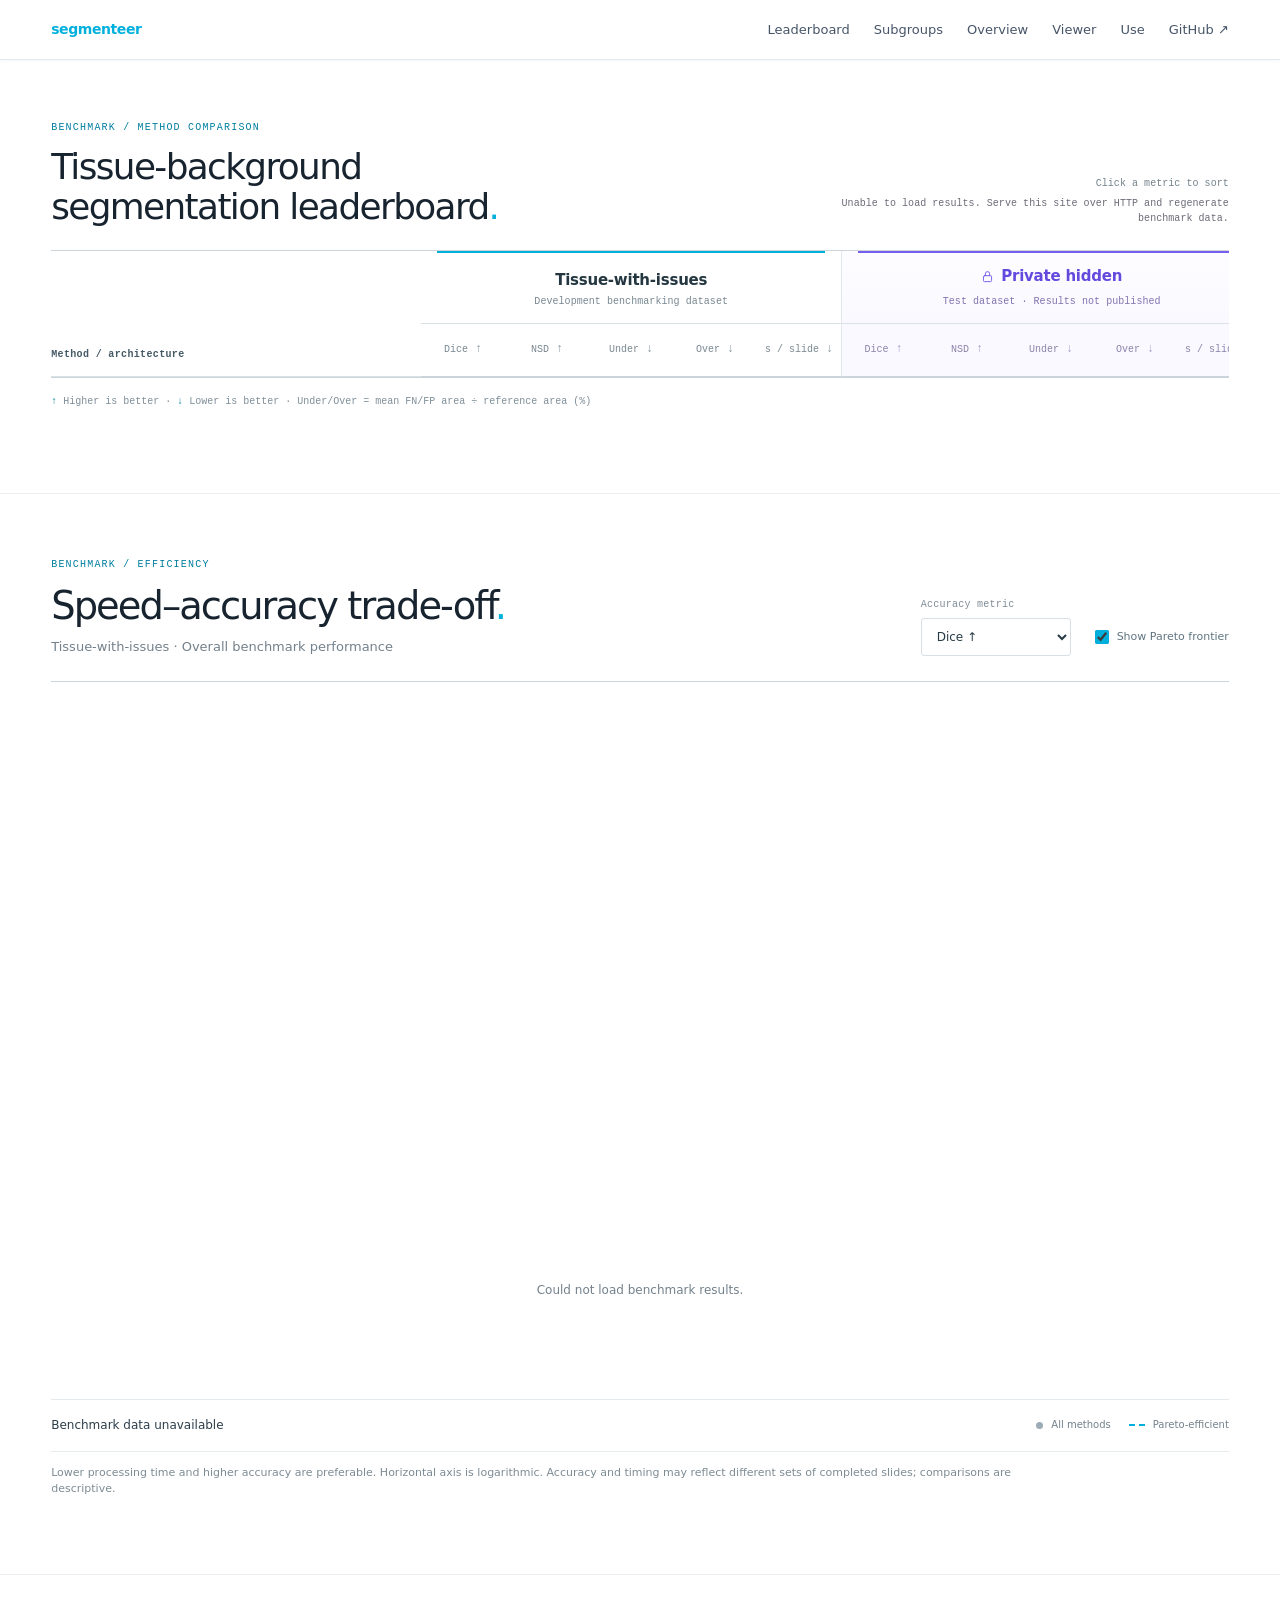
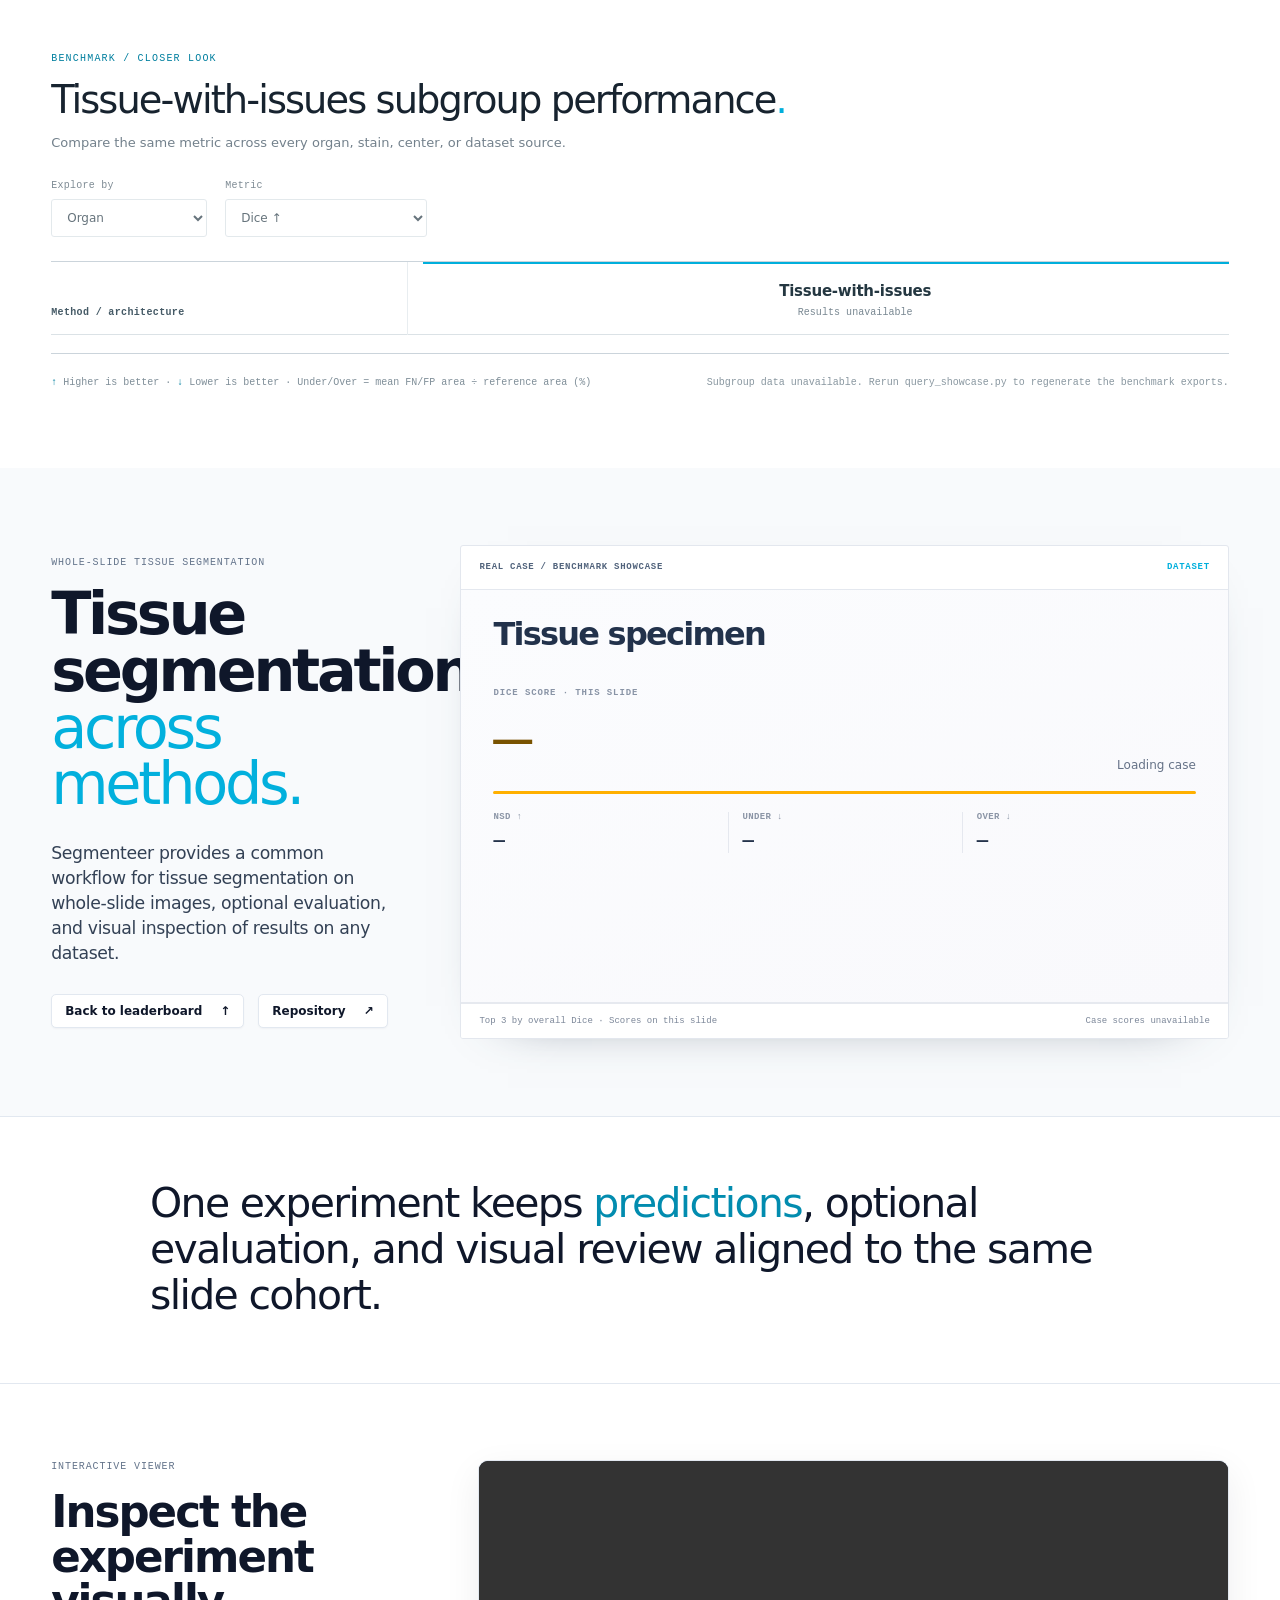
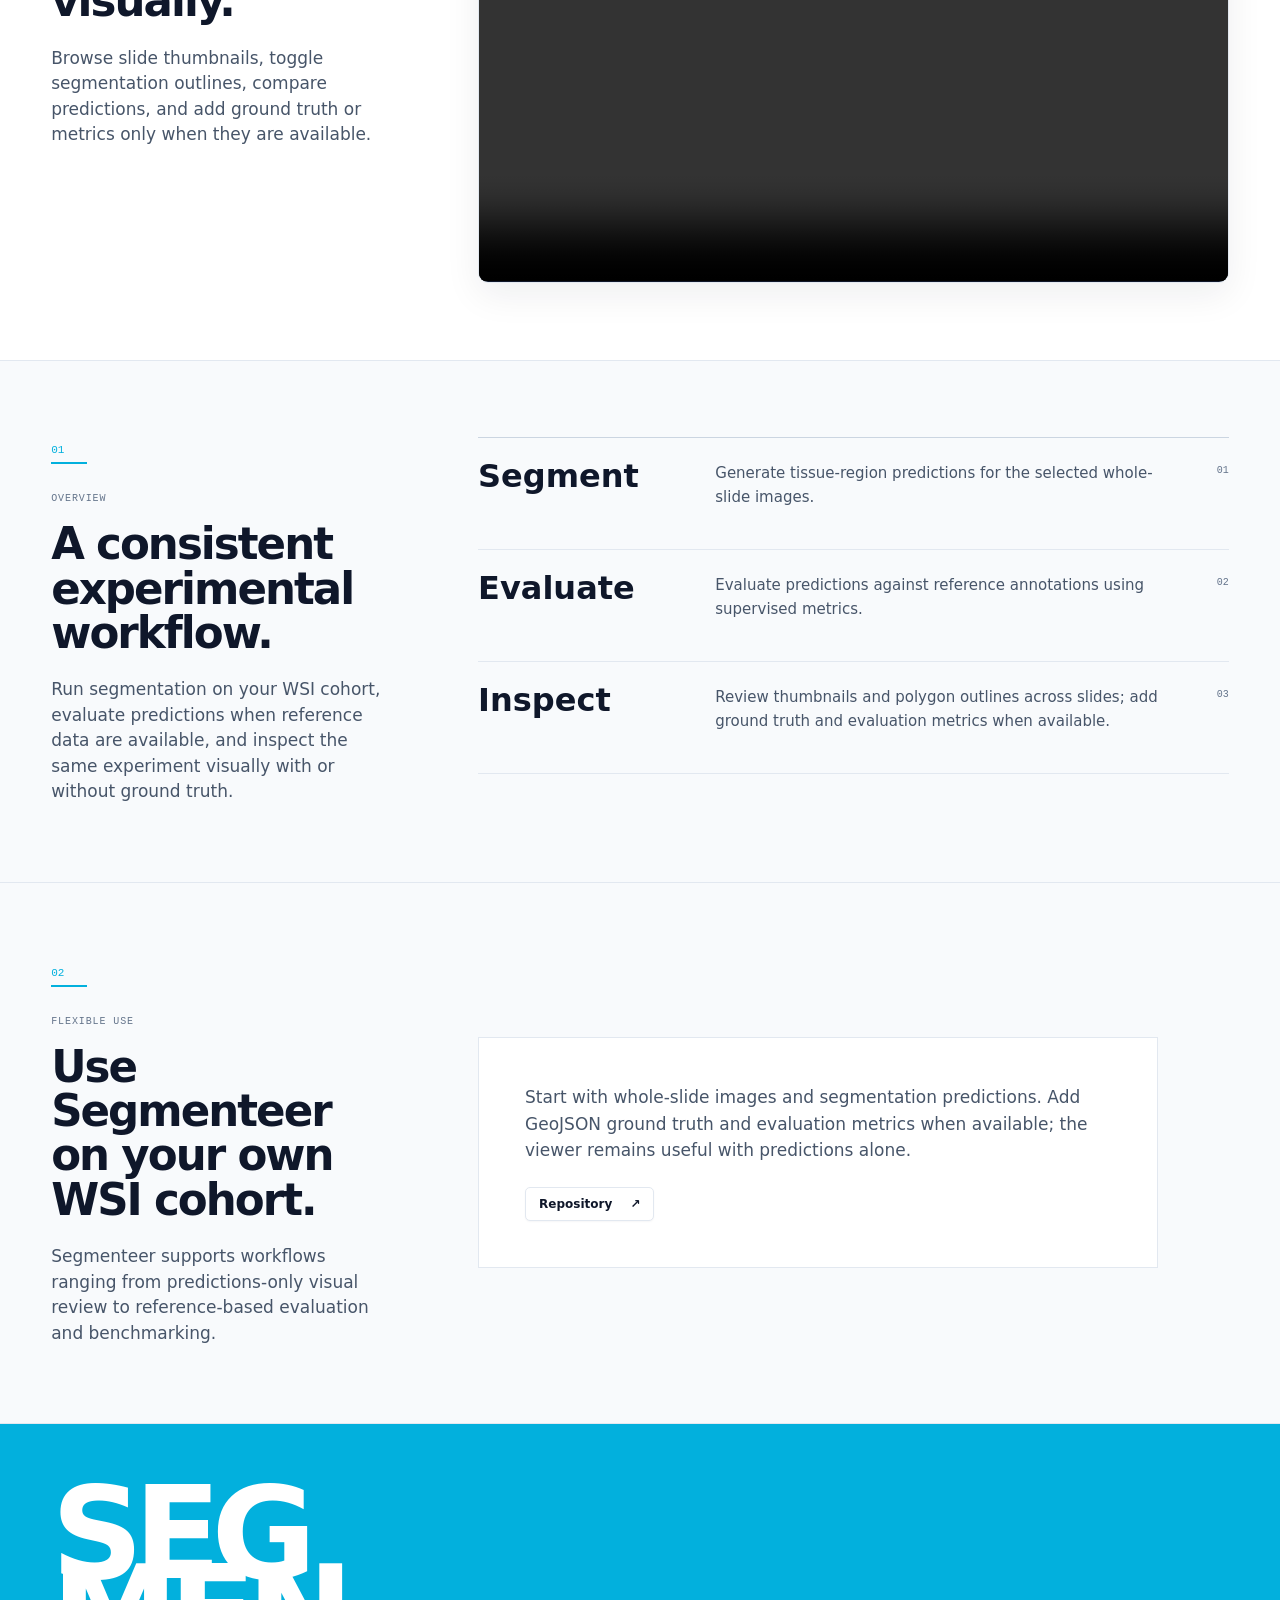
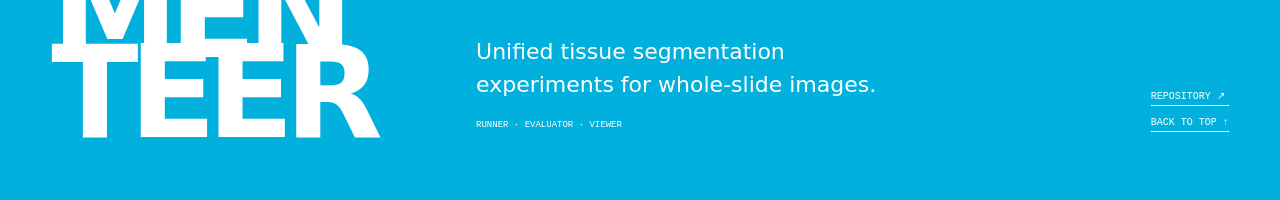
==== commit 45af2bda: "fixing and updating" ====
--- a/docs/index.html
+++ b/docs/index.html
@@ -10,22 +10,24 @@
   <meta property="og:type" content="website">
   <meta property="og:url" content="https://computationalpathologygroup.github.io/segmenteer/">
   <link rel="canonical" href="https://computationalpathologygroup.github.io/segmenteer/">
-  <title>segmenteer/docs</title>
+  <title>Segmenteer | Whole-slide tissue segmentation</title>
 <link rel="icon" type="image/svg+xml" href="assets/favicon.svg?v=2">
   <link rel="shortcut icon" href="assets/favicon.svg?v=2">
-  <link rel="stylesheet" href="assets/site.css">
-  <script src="assets/site.js" defer></script>
+  <link rel="stylesheet" href="assets/site.css?v=script-controlled-display-v1">
+  <script src="assets/site.js?v=script-controlled-display-v1" defer></script>
 </head>
-<body>
+<body id="top">
   <a class="skip-link" href="#main">Skip to content</a>
 
   <header class="site-header" data-header>
     <a class="wordmark" href="#top" aria-label="Segmenteer home">segmenteer</a>
     <nav class="site-nav" aria-label="Primary navigation">
+      <a href="#leaderboard">Leaderboard</a>
+      <a href="#performance">Subgroups</a>
       <a href="#overview">Overview</a>
       <a href="#viewer">Viewer</a>
       <a href="#use">Use</a>
-      <a class="repo-link" data-repo-link href="#">GitHub ↗</a>
+      <a class="repo-link" data-repo-link href="https://github.com/computationalpathologygroup/segmenteer" target="_blank" rel="noopener noreferrer">GitHub ↗</a>
     </nav>
     <button class="menu-button" type="button" aria-label="Open navigation" aria-expanded="false" data-menu-button>
       <span></span><span></span>
@@ -33,49 +35,190 @@
   </header>
 
   <main id="main">
-    <section class="hero" id="top" aria-labelledby="hero-title">
+    <section class="lb-section" id="leaderboard" aria-labelledby="lb-title">
+      <div class="lb-heading">
+        <div>
+          <p class="lb-eyebrow">BENCHMARK / METHOD COMPARISON</p>
+          <h1 id="lb-title">Tissue-background segmentation leaderboard<span class="lb-title-period">.</span></h1>
+        </div>
+        <div class="lb-aside">
+          <p class="lb-instruction"><span class="lb-desktop-instruction">Click a metric to sort</span><span class="lb-mobile-instruction">Swipe horizontally to compare →</span></p>
+          <p class="lb-order-status" data-order-status aria-live="polite"></p>
+        </div>
+      </div>
+
+      <div class="lb-scroll" role="region" aria-label="Development and test benchmark results, horizontally scrollable on smaller screens" tabindex="0">
+        <table class="lb-table" data-leaderboard>
+          <caption class="visually-hidden">Tissue-background segmentation benchmark. Higher is better for Dice and NSD; lower is better for Under, Over, and average time per slide.</caption>
+          <colgroup><col class="lb-col-method" /><col class="lb-col-metric" /><col class="lb-col-metric" /><col class="lb-col-metric" /><col class="lb-col-metric" /><col class="lb-col-metric" /><col class="lb-col-metric" /><col class="lb-col-metric" /><col class="lb-col-metric" /><col class="lb-col-metric" /><col class="lb-col-metric" /></colgroup>
+          <thead>
+            <tr class="lb-groups">
+              <th scope="col" rowspan="2" class="lb-method-heading">Method / architecture</th>
+              <th scope="colgroup" colspan="5" class="lb-group lb-group-dev"><span class="lb-group-title">Tissue-with-issues</span><span class="lb-group-subtitle">Development benchmarking dataset</span></th>
+              <th scope="colgroup" colspan="5" class="lb-group lb-group-test"><span class="lb-group-label"><svg class="lb-lock" width="13" height="13" viewBox="0 0 24 24" fill="none" stroke="currentColor" stroke-width="1.8" stroke-linecap="round" stroke-linejoin="round" aria-hidden="true"><rect x="4.5" y="10.5" width="15" height="11" rx="2"/><path d="M8 10.5V7a4 4 0 0 1 8 0v3.5"/></svg><span class="lb-group-title">Private hidden</span></span><span class="lb-group-subtitle">Test dataset · Results not published</span></th>
+            </tr>
+            <tr class="lb-metric-headings">
+              <th scope="col" data-sort-key="development:dice">
+                <button type="button" data-sort="development:dice" aria-label="Sort by Dice on Tissue-with-issues development benchmarking dataset (higher is better)" title="Dice · higher is better">Dice <span class="lb-direction" aria-hidden="true">↑</span></button>
+              </th>
+              <th scope="col" data-sort-key="development:nsd">
+                <button type="button" data-sort="development:nsd" aria-label="Sort by NSD on Tissue-with-issues development benchmarking dataset (higher is better)" title="NSD · higher is better">NSD <span class="lb-direction" aria-hidden="true">↑</span></button>
+              </th>
+              <th scope="col" data-sort-key="development:under">
+                <button type="button" data-sort="development:under" aria-label="Sort by Under-segmentation on Tissue-with-issues development benchmarking dataset (lower is better)" title="Under-segmentation · lower is better">Under <span class="lb-direction" aria-hidden="true">↓</span></button>
+              </th>
+              <th scope="col" data-sort-key="development:over">
+                <button type="button" data-sort="development:over" aria-label="Sort by Over-segmentation on Tissue-with-issues development benchmarking dataset (lower is better)" title="Over-segmentation · lower is better">Over <span class="lb-direction" aria-hidden="true">↓</span></button>
+              </th>
+              <th scope="col" data-sort-key="development:speed">
+                <button type="button" data-sort="development:speed" aria-label="Sort by Average seconds per slide on Tissue-with-issues development benchmarking dataset (lower is better)" title="Average seconds per slide · lower is better">s / slide <span class="lb-direction" aria-hidden="true">↓</span></button>
+              </th>
+              <th scope="col" data-sort-key="test:dice">
+                <button type="button" data-sort="test:dice" disabled aria-label="Sort by Dice on Private hidden test dataset (higher is better; unavailable)" title="Dice · higher is better">Dice <span class="lb-direction" aria-hidden="true">↑</span></button>
+              </th>
+              <th scope="col" data-sort-key="test:nsd">
+                <button type="button" data-sort="test:nsd" disabled aria-label="Sort by NSD on Private hidden test dataset (higher is better; unavailable)" title="NSD · higher is better">NSD <span class="lb-direction" aria-hidden="true">↑</span></button>
+              </th>
+              <th scope="col" data-sort-key="test:under">
+                <button type="button" data-sort="test:under" disabled aria-label="Sort by Under-segmentation on Private hidden test dataset (lower is better; unavailable)" title="Under-segmentation · lower is better">Under <span class="lb-direction" aria-hidden="true">↓</span></button>
+              </th>
+              <th scope="col" data-sort-key="test:over">
+                <button type="button" data-sort="test:over" disabled aria-label="Sort by Over-segmentation on Private hidden test dataset (lower is better; unavailable)" title="Over-segmentation · lower is better">Over <span class="lb-direction" aria-hidden="true">↓</span></button>
+              </th>
+              <th scope="col" data-sort-key="test:speed">
+                <button type="button" data-sort="test:speed" disabled aria-label="Sort by Average seconds per slide on Private hidden test dataset (lower is better; unavailable)" title="Average seconds per slide · lower is better">s / slide <span class="lb-direction" aria-hidden="true">↓</span></button>
+              </th>
+            </tr>
+          </thead>
+          <tbody>
+          </tbody>
+        </table>
+      </div>
+      <div class="lb-notes">
+        <p><span class="lb-note-emphasis">↑</span> Higher is better · <span class="lb-note-emphasis">↓</span> Lower is better · Under/Over = mean FN/FP area ÷ reference area (%)</p>
+        <time class="lb-updated" data-benchmark-updated hidden></time>
+      </div>
+    </section>
+
+
+
+    <section class="tradeoff-section" id="tradeoff" aria-labelledby="tradeoff-title" data-tradeoff>
+      <div class="tradeoff-heading">
+        <div>
+          <p class="lb-eyebrow">BENCHMARK / EFFICIENCY</p>
+          <h2 id="tradeoff-title">Speed–accuracy trade-off<span class="lb-title-period">.</span></h2>
+          <p class="tradeoff-description">Tissue-with-issues · Overall benchmark performance</p>
+        </div>
+        <div class="tradeoff-controls">
+          <label class="subgroup-control"><span>Accuracy metric</span>
+            <select data-tradeoff-metric aria-label="Select accuracy metric for speed versus accuracy chart">
+              <option value="dice" selected>Dice ↑</option>
+              <option value="nsd">NSD ↑</option>
+            </select>
+          </label>
+          <label class="tradeoff-frontier-control"><input type="checkbox" data-tradeoff-frontier checked> <span>Show Pareto frontier</span></label>
+        </div>
+      </div>
+      <p class="tradeoff-swipe-hint">Scroll horizontally to inspect the trade-off →</p>
+      <div class="tradeoff-visual" data-tradeoff-visual>
+        <svg data-tradeoff-svg viewBox="0 0 1040 440" role="img" aria-label="Scatter plot of average seconds per slide versus mean Dice or NSD for all timed methods, with an optional Pareto frontier"></svg>
+        <p class="tradeoff-empty" data-tradeoff-empty hidden>No completed timing measurements available yet.</p>
+      </div>
+      <div class="tradeoff-bottom">
+        <p class="tradeoff-selection" aria-live="polite" data-tradeoff-detail>Loading benchmark measurements…</p>
+        <p class="tradeoff-legend"><span class="tradeoff-legend-dot"></span> All methods <span class="tradeoff-legend-frontier"></span> Pareto-efficient</p>
+      </div>
+      <p class="tradeoff-note">Lower processing time and higher accuracy are preferable. Horizontal axis is logarithmic. Accuracy and timing may reflect different sets of completed slides; comparisons are descriptive.</p>
+    </section>
+
+    <section class="subgroup-section" id="performance" aria-labelledby="subgroup-title" data-subgroup>
+      <div class="subgroup-intro">
+        <div>
+          <p class="lb-eyebrow">BENCHMARK / CLOSER LOOK</p>
+          <h2 id="subgroup-title">Tissue-with-issues subgroup performance<span class="lb-title-period">.</span></h2>
+          <p class="subgroup-description">Compare the same metric across every organ, stain, center, or dataset source.</p>
+        </div>
+        <p class="subgroup-order-status" data-subgroup-order aria-live="polite"></p>
+      </div>
+      <div class="subgroup-controls">
+        <label class="subgroup-control">
+          <span>Explore by</span>
+          <select data-subgroup-dimension aria-label="Break down performance by">
+            <option value="organ" selected>Organ</option>
+            <option value="stain">Stain</option>
+            <option value="center">Center</option>
+            <option value="source">Dataset source</option>
+          </select>
+        </label>
+        <label class="subgroup-control">
+          <span>Metric</span>
+          <select data-subgroup-metric aria-label="Metric displayed across all subgroups">
+            <option value="dice" selected>Dice ↑</option>
+            <option value="nsd">NSD ↑</option>
+            <option value="under">Under-segmentation ↓</option>
+            <option value="over">Over-segmentation ↓</option>
+            <option value="speed">Speed (s / slide) ↓</option>
+          </select>
+        </label>
+      </div>
+      <p class="subgroup-swipe-hint">Scroll horizontally to compare categories <span aria-hidden="true">→</span></p>
+      <div class="lb-scroll subgroup-scroll" role="region" tabindex="0" aria-label="Tissue-with-issues subgroup benchmark; scroll horizontally to compare subgroup metrics">
+        <table class="lb-table subgroup-table" data-subgroup-table>
+          <caption class="visually-hidden">Mean scores by subgroup. Each column shows the selected metric for an organ, stain, center, or dataset source. Click a column to rank methods; arrow indicates which direction is better.</caption>
+          <colgroup data-subgroup-cols><col class="lb-col-method" /></colgroup>
+          <thead>
+            <tr class="lb-groups">
+              <th rowspan="2" scope="col" class="lb-method-heading">Method / architecture</th>
+              <th colspan="1" scope="colgroup" class="lb-group lb-group-dev" data-subgroup-group>
+                <span class="lb-group-title">Tissue-with-issues</span>
+                <span class="lb-group-subtitle" data-subgroup-table-title>Organ · Dice</span>
+              </th>
+            </tr>
+            <tr class="lb-metric-headings" data-subgroup-headings></tr>
+          </thead>
+          <tbody></tbody>
+        </table>
+      </div>
+      <div class="lb-notes subgroup-notes">
+        <p><span class="lb-note-emphasis">↑</span> Higher is better · <span class="lb-note-emphasis">↓</span> Lower is better · Under/Over = mean FN/FP area ÷ reference area (%)</p>
+        <p data-subgroup-note>Columns show subgroup means; sort by any subgroup or overall score.</p>
+      </div>
+    </section>
+
+    <section class="hero" aria-labelledby="hero-title">
       <div class="hero-copy">
         <p class="eyebrow">Whole-slide tissue segmentation</p>
-        <h1 id="hero-title">Tissue segmentation<br><em>across methods.</em></h1>
+        <h2 id="hero-title">Tissue segmentation<br><em>across methods.</em></h2>
         <p class="hero-intro">Segmenteer provides a common workflow for tissue segmentation on whole-slide images, optional evaluation, and visual inspection of results on any dataset.</p>
         <div class="hero-actions">
-          <a class="text-action" href="#overview">See the workflow <span aria-hidden="true">↓</span></a>
-          <a class="text-action repo-link" data-repo-link href="#">Repository <span aria-hidden="true">↗</span></a>
-        </div>
-      </div>
-
-      <figure class="boundary-study" data-boundary-study>
-        <svg class="study-svg" viewBox="0 0 760 600" role="img" aria-labelledby="study-title study-desc">
-          <title id="study-title">Illustrative tissue boundary disagreement</title>
-          <desc id="study-desc">An illustrative tissue region with reference and prediction contours.</desc>
-          <defs>
-            <pattern id="microgrid" width="20" height="20" patternUnits="userSpaceOnUse">
-              <path d="M 20 0 L 0 0 0 20" fill="none" stroke="currentColor" stroke-width="0.55" opacity="0.2"/>
-            </pattern>
-            <clipPath id="specimen-clip">
-              <path id="specimen-path" d="M151,152 C206,91 282,91 336,119 C394,149 449,115 511,143 C579,174 639,240 616,309 C593,378 628,441 565,480 C497,522 438,474 372,493 C293,516 230,488 185,436 C141,386 110,332 124,271 C134,226 117,190 151,152 Z"/>
-            </clipPath>
-          </defs>
-          <rect width="760" height="600" class="study-paper"/>
-          <rect x="34" y="34" width="692" height="532" class="study-frame"/>
-          <rect x="34" y="34" width="692" height="532" fill="url(#microgrid)" class="study-grid"/>
-          <g class="registration-marks" aria-hidden="true">
-            <path d="M20 34h28M34 20v28M712 34h28M726 20v28M20 566h28M34 552v28M712 566h28M726 552v28"/>
-          </g>
-          <g clip-path="url(#specimen-clip)" class="specimen-fill">
-            <rect x="80" y="70" width="580" height="460"/>
-            <path d="M120 210 C210 165 281 246 356 203 C437 157 517 187 641 259 L650 340 C522 295 476 362 383 337 C293 313 212 376 118 321 Z" class="specimen-band specimen-band-a"/>
-            <path d="M170 123 C259 188 319 151 395 171 C497 198 543 272 585 341 C506 320 463 424 363 388 C275 356 216 400 152 342 C94 288 104 192 170 123 Z" class="specimen-band specimen-band-b"/>
-            <g class="specimen-speckles" aria-hidden="true"></g>
-          </g>
-          <path class="contour contour-a" data-contour="0" d="M151,152 C206,91 282,91 336,119 C394,149 449,115 511,143 C579,174 639,240 616,309 C593,378 628,441 565,480 C497,522 438,474 372,493 C293,516 230,488 185,436 C141,386 110,332 124,271 C134,226 117,190 151,152 Z"/>
-          <path class="contour contour-b" data-contour="1" d="M158,164 C211,105 279,96 339,126 C399,157 452,123 503,151 C571,188 627,246 606,313 C585,379 612,430 556,466 C489,509 431,468 368,485 C293,506 237,477 194,430 C151,382 121,329 135,273 C145,231 126,199 158,164 Z"/>
-          <path class="contour contour-c" data-contour="2" d="M143,143 C205,82 289,86 341,111 C401,140 445,104 519,135 C593,166 650,239 625,314 C599,389 638,449 573,489 C501,533 435,488 376,501 C292,519 219,493 176,441 C128,383 99,329 114,267 C125,219 108,181 143,143 Z"/>
-          <path class="contour contour-d" data-contour="3" d="M166,154 C223,112 282,105 336,132 C384,157 450,136 497,158 C553,185 607,239 594,299 C578,368 600,416 541,451 C483,487 424,454 364,470 C303,487 247,461 208,419 C169,376 139,329 149,281 C158,237 138,188 166,154 Z"/>
-          <path class="consensus" data-consensus d="M158,154 C213,102 281,98 338,124 C394,151 449,122 507,150 C573,183 628,242 608,309 C587,376 615,432 558,469 C493,510 434,471 370,488 C295,508 235,480 190,432 C147,384 117,331 130,273 C140,229 122,195 158,154 Z"/>
-        </svg>
+          <a class="text-action" href="#leaderboard">Back to leaderboard <span aria-hidden="true">↑</span></a>
+          <a class="text-action repo-link" data-repo-link href="https://github.com/computationalpathologygroup/segmenteer" target="_blank" rel="noopener noreferrer">Repository <span aria-hidden="true">↗</span></a>
+        </div>
+      </div>
+
+      <figure class="gd-case" data-gd-case aria-labelledby="gd-case-title">
+        <div class="gd-topline"><span id="gd-case-title">REAL CASE / BENCHMARK SHOWCASE</span><span class="gd-topline-source">DATASET</span></div>
+        <div class="gd-stage" data-gd-stage>
+          <div class="gd-numeric" data-gd-numeric>
+            <div class="gd-specimen"><span class="gd-specimen-name">Tissue specimen</span><span class="gd-specimen-stain"></span></div>
+            <div class="gd-score-heading" data-gd-score-heading>DICE SCORE · THIS SLIDE</div>
+            <div class="gd-score-main"><strong data-gd-dice>—</strong><span data-gd-method>Loading case</span></div>
+            <div class="gd-bar"><span data-gd-bar></span></div>
+            <div class="gd-stat-grid"><div><span data-gd-secondary-label>NSD ↑</span><b data-gd-nsd>—</b></div><div><span>UNDER ↓</span><b data-gd-under>—</b></div><div><span>OVER ↓</span><b data-gd-over>—</b></div></div>
+          </div>
+          <div class="gd-imagery" data-gd-imagery hidden aria-label="Aligned segmentation visualizations for the selected slide">
+            <img data-gd-slide src="" alt="Original whole-slide tissue specimen" />
+            <img data-gd-prediction src="" alt="Selected model prediction overlay" />
+            <span class="gd-image-label" data-gd-image-label></span>
+            <button class="gd-original" type="button" data-gd-original aria-pressed="false">Hold to view original</button>
+          </div>
+        </div>
+        <div class="gd-tabs" role="group" aria-label="Choose a method to inspect this one slide">
+        </div>
+        <figcaption class="gd-caption"><span data-gd-caption>Top 3 by overall Dice · Scores on this slide</span><span class="gd-preview-notice" data-gd-preview></span></figcaption>
       </figure>
     </section>
+
 
     <section class="statement" aria-label="Experiment model">
       <p>One experiment keeps <strong>predictions</strong>, optional evaluation, and visual review aligned to the same slide cohort.</p>
@@ -117,7 +260,7 @@
         </li>
         <li data-step="02">
           <div class="apparatus-name">Evaluate</div>
-          <p>Quantify prediction quality with reference annotations when available, or use reference-free metrics when they are not.</p>
+          <p>Evaluate predictions against reference annotations using supervised metrics.</p>
         </li>
         <li data-step="03">
           <div class="apparatus-name">Inspect</div>
@@ -135,7 +278,7 @@
       </header>
       <div class="evaluation-panel">
         <p>Start with whole-slide images and segmentation predictions. Add GeoJSON ground truth and evaluation metrics when available; the viewer remains useful with predictions alone.</p>
-        <a class="text-action repo-link" data-repo-link href="#">Repository <span aria-hidden="true">↗</span></a>
+        <a class="text-action repo-link" data-repo-link href="https://github.com/computationalpathologygroup/segmenteer" target="_blank" rel="noopener noreferrer">Repository <span aria-hidden="true">↗</span></a>
       </div>
     </section>
   </main>
@@ -147,7 +290,7 @@
       <p class="footer-small">Runner · Evaluator · Viewer</p>
     </div>
     <div class="footer-links">
-      <a class="repo-link" data-repo-link href="#">Repository ↗</a>
+      <a class="repo-link" data-repo-link href="https://github.com/computationalpathologygroup/segmenteer" target="_blank" rel="noopener noreferrer">Repository ↗</a>
       <a href="#top">Back to top ↑</a>
     </div>
   </footer>
--- a/docs/assets/site.css
+++ b/docs/assets/site.css
@@ -141,7 +141,7 @@
   text-transform: uppercase;
   letter-spacing: .09em;
 }
-.hero h1 {
+.hero h2 {
   margin: 0;
   font-family: var(--serif);
   font-weight: 400;
@@ -149,8 +149,8 @@
   line-height: .82;
   letter-spacing: -0.07em;
 }
-.hero h1 span, .hero h1 em { display: block; }
-.hero h1 em {
+.hero h2 span, .hero h2 em { display: block; }
+.hero h2 em {
   margin-top: .12em;
   color: var(--signal);
   font-weight: 400;
@@ -528,8 +528,8 @@
   .site-nav { top: 56px; }
   .hero { min-height: auto; padding-top: 82px; gap: 62px; }
   .hero-copy { padding-right: 0; }
-  .hero h1 { font-size: clamp(58px, 20vw, 88px); }
-  .hero h1 em { transform: translateX(12px); }
+  .hero h2 { font-size: clamp(58px, 20vw, 88px); }
+  .hero h2 em { transform: translateX(12px); }
   .hero-intro { font-size: 21px; }
   .hero-actions { flex-direction: column; align-items: flex-start; gap: 14px; }
   .study-controls { grid-template-columns: 1fr; }
@@ -567,7 +567,7 @@
 /* Grid children must be allowed to shrink around long code identifiers. */
 .section-grid > *, .section-heading, .terminal, .terminal pre { min-width: 0; }
 
-/* ── Official product-theme alignment ──────────────────────────────── */
+/* Theme */
 :root {
   --paper: #f8fafc;
   --paper-light: #ffffff;
@@ -615,8 +615,8 @@
 .hero { border-bottom-color: var(--rule); padding-top: clamp(86px, 9vw, 132px); }
 .hero::before { border-color: var(--rule); }
 .hero-index, .eyebrow, .section-kicker { color: #64748b; }
-.hero h1 { font-weight: 600; letter-spacing: -.065em; line-height: .87; }
-.hero h1 em { color: var(--signal); font-style: normal; }
+.hero h2 { font-weight: 600; letter-spacing: -.065em; line-height: .87; }
+.hero h2 em { color: var(--signal); font-style: normal; }
 .hero-intro { color: #334155; font-weight: 400; letter-spacing: -.035em; }
 .text-action {
   border: 1px solid var(--rule); border-radius: 5px; padding: 10px 13px;
@@ -697,10 +697,10 @@
 }
 @media (max-width: 680px) {
   body { background: var(--paper); }
-  .hero h1 { font-size: clamp(56px, 18vw, 84px); }
-}
-
-/* ── Hard-case gallery ─────────────────────────────────────────────── */
+  .hero h2 { font-size: clamp(56px, 18vw, 84px); }
+}
+
+/* Hard-case gallery */
 .hard-cases { background: var(--paper-light); }
 .hard-case-exhibit { min-width: 0; }
 .hard-case-toolbar {
@@ -816,7 +816,7 @@
   .hard-case-scores span:last-child { border-bottom: 0; }
 }
 
-/* ── Presentation refinement: quieter type, unified spacing ───────── */
+/* Typography and spacing */
 :root {
   --content: 1320px;
   --gutter: clamp(22px, 4vw, 56px);
@@ -855,13 +855,13 @@
 .hero::before { display: none; }
 .hero-copy { align-self: center; }
 .eyebrow, .section-kicker { margin-bottom: 16px; font-size: 10px; }
-.hero h1 {
+.hero h2 {
   max-width: 680px;
   font-size: clamp(48px, 5.5vw, 78px);
   line-height: .96;
   letter-spacing: -.055em;
 }
-.hero h1 em {
+.hero h2 em {
   display: inline;
   margin: 0;
   transform: none;
@@ -1059,7 +1059,7 @@
   .site-header { min-height: 56px; }
   .site-nav { top: 56px; }
   .hero { padding-top: 62px; gap: 42px; }
-  .hero h1 { font-size: clamp(42px, 13vw, 62px); }
+  .hero h2 { font-size: clamp(42px, 13vw, 62px); }
   .hero-intro { font-size: 17px; }
   .statement { padding-top: 42px; padding-bottom: 42px; }
   .statement p { font-size: 28px; }
@@ -1077,13 +1077,13 @@
   .site-footer { grid-template-columns: 1fr; gap: 20px; padding-top: 34px; padding-bottom: 34px; }
 }
 
-/* final scale adjustments */
-.hero h1 { font-size: clamp(44px, 5vw, 68px); }
+/* Scale adjustments */
+.hero h2 { font-size: clamp(44px, 5vw, 68px); }
 .section-heading h2, .evaluation h2 { font-size: clamp(30px, 3.4vw, 44px); }
 .section-grid { padding-top: clamp(62px, 6vw, 82px); padding-bottom: clamp(62px, 6vw, 82px); }
 .placeholder-specimen { width: 58%; min-width: 150px; max-width: 250px; }
 @media (max-width: 680px) {
-  .hero h1 { font-size: clamp(40px, 12vw, 54px); }
+  .hero h2 { font-size: clamp(40px, 12vw, 54px); }
   .section-heading h2, .evaluation h2 { font-size: 30px; }
 }
 .not-found {
@@ -1095,7 +1095,7 @@
 .not-found h1 { margin: 0; font-size: clamp(42px, 5vw, 68px); letter-spacing: -.05em; }
 .not-found > p:not(.eyebrow) { max-width: 520px; margin: 20px 0 28px; color: #475569; font-size: 18px; }
 
-/* ── Requested restoration: preserve original brand/footer, enlarge hero study ── */
+/* Brand and hero layout */
 :root { --content: 1480px; }
 
 .wordmark {
@@ -1110,7 +1110,7 @@
   padding-top: clamp(72px, 6vw, 92px);
   padding-bottom: clamp(58px, 6vw, 82px);
 }
-.hero h1 { font-size: clamp(44px, 4.6vw, 64px); }
+.hero h2 { font-size: clamp(44px, 4.6vw, 64px); }
 .hero-intro { max-width: 520px; font-size: clamp(17px, 1.35vw, 20px); }
 .boundary-study {
   width: 100%;
@@ -1118,7 +1118,7 @@
   margin-left: auto;
 }
 
-/* Restore the supplied site's footer rather than redesigning it. */
+/* Footer */
 .site-footer {
   width: 100%;
   margin: 0;
@@ -1171,7 +1171,7 @@
 }
 @media (max-width: 680px) {
   .hero { gap: 38px; }
-  .hero h1 { font-size: clamp(40px, 12vw, 54px); }
+  .hero h2 { font-size: clamp(40px, 12vw, 54px); }
   .boundary-study { width: 100%; }
   .site-footer { grid-template-columns: 1fr; gap: 42px; }
   .footer-word { font-size: 92px; }
@@ -1199,9 +1199,9 @@
   }
 }
 
-/* v8 — one brand blue for all highlighted text */
+/* Accent color */
 .wordmark,
-.hero h1 em,
+.hero h2 em,
 .note-number,
 .statement p span,
 .section-number,
@@ -1220,7 +1220,7 @@
 }
 
 
-/* ── Viewer walkthrough ───────────────────────────────────────────── */
+/* Viewer walkthrough */
 .viewer-demo {
   background: #fff;
 }
@@ -1251,3 +1251,571 @@
 @media (max-width: 680px) {
   .viewer-video-shell { border-radius: 7px; }
 }
+
+
+/* Development and test leaderboard */
+.lb-section {
+  --lb-cyan: #00AFDC;
+  --lb-purple: #785EF0;
+  --lb-magenta: #DC267F;
+  width: min(100%, var(--content));
+  margin: 0 auto;
+  padding: clamp(66px, 6.5vw, 104px) var(--gutter) clamp(76px, 7vw, 112px);
+  background: #fff;
+  scroll-margin-top: 68px;
+}
+.lb-heading {
+  display: flex;
+  align-items: end;
+  justify-content: space-between;
+  gap: 24px;
+  margin-bottom: 24px;
+}
+.lb-eyebrow {
+  margin: 0 0 12px;
+  font: 10px/1.4 var(--mono);
+  letter-spacing: .12em;
+  color: #007f9f;
+}
+.lb-heading h1 {
+  margin: 0;
+  font: 400 clamp(33px, 3.4vw, 50px)/1.1 var(--sans);
+  letter-spacing: -.055em;
+  color: #17232f;
+}
+.lb-title-period { color: var(--lb-cyan); }
+.lb-aside { text-align: right; }
+.lb-instruction, .lb-order-status {
+  margin: 0;
+  font: 10px/1.5 var(--mono);
+  letter-spacing: .005em;
+  color: #73828b;
+}
+.lb-order-status { margin-top: 5px; color: #6b6b78; }
+.lb-mobile-instruction { display: none; }
+.lb-scroll {
+  width: 100%;
+  overflow-x: auto;
+  border-top: 1px solid #cbd4db;
+  border-bottom: 1px solid #cbd4db;
+  scrollbar-width: thin;
+  scrollbar-color: #b6cbd4 transparent;
+}
+.lb-scroll:focus-visible { outline: 2px solid var(--lb-purple); outline-offset: 2px; }
+.lb-table {
+  width: 100%;
+  min-width: 1090px;
+  border-collapse: separate;
+  border-spacing: 0;
+  table-layout: fixed;
+  font-variant-numeric: tabular-nums;
+  color: #23333e;
+}
+.lb-table .lb-col-method { width: 194px; }
+.lb-table .lb-col-metric { width: calc((100% - 194px) / 10); }
+.lb-table th, .lb-table td { box-sizing: border-box; }
+.lb-table thead th { font-weight: 400; }
+.lb-table .lb-groups th { height: 73px; }
+.lb-table .lb-method-heading {
+  vertical-align: bottom;
+  padding: 0 14px 14px 0;
+  text-align: left;
+  font: 600 10px/1.4 var(--mono);
+  letter-spacing: .035em;
+  color: #455a66;
+  border-bottom: 1px solid #dbe2e6;
+}
+.lb-table .lb-group {
+  position: relative;
+  vertical-align: bottom;
+  padding: 10px 0 14px;
+  border-bottom: 1px solid #dbe2e6;
+  text-align: center;
+}
+.lb-table .lb-group::before {
+  content: "";
+  position: absolute;
+  left: 16px;
+  right: 16px;
+  top: 0;
+  height: 2px;
+  background: var(--lb-cyan);
+}
+.lb-table .lb-group-test::before { background: var(--lb-purple); }
+.lb-table .lb-group-test .lb-group-title { color: #6449de; }
+.lb-group-title {
+  display: block;
+  font: 600 15px/1.35 var(--sans);
+  letter-spacing: -.015em;
+  color: #243741;
+}
+.lb-group-subtitle {
+  display: block;
+  margin-top: 5px;
+  font: 10px/1.4 var(--mono);
+  letter-spacing: .005em;
+  color: #788791;
+}
+.lb-table .lb-metric-headings th {
+  height: 50px;
+  border-bottom: 1px solid #cbd4db;
+  color: #798791;
+  font: 10px/1.3 var(--mono);
+  letter-spacing: .006em;
+  white-space: nowrap;
+}
+.lb-table .lb-metric-headings button {
+  width: 100%;
+  height: 50px;
+  padding: 0 4px;
+  border: 0;
+  background: none;
+  text-align: center;
+  color: inherit;
+  font: inherit;
+  white-space: nowrap;
+  cursor: pointer;
+}
+.lb-direction { color: #85959f; font-size: 12px; font-weight: 600; margin-left: 1px; }
+.lb-table .lb-metric-headings button:hover,
+.lb-table .lb-metric-headings button:focus-visible { color: var(--lb-magenta); }
+.lb-table .lb-metric-headings button:focus-visible { outline: 2px solid var(--lb-magenta); outline-offset: -5px; }
+.lb-table thead th[aria-sort] button,
+.lb-table thead th[aria-sort] .lb-direction { color: var(--lb-magenta); font-weight: 700; }
+.lb-table .lb-group-test, .lb-table .lb-metric-headings th:nth-child(6),
+.lb-table tbody td:nth-child(7) { border-left: 1px solid #e3e8ed; }
+.lb-table tbody th, .lb-table tbody td {
+  height: 55px;
+  padding: 13px 5px;
+  border-bottom: 1px solid #ecf0f2;
+  white-space: nowrap;
+}
+.lb-table tbody tr:last-child th, .lb-table tbody tr:last-child td { border-bottom: 0; }
+.lb-table tbody tr:hover { background: #f7fbfd; }
+.lb-table tbody th { padding-left: 0; text-align: left; font: 600 12px/1.35 var(--sans); }
+.lb-table tbody td { text-align: center; font: 12px/1.5 var(--mono); }
+.lb-method { font-weight: 600; color: #283a45; }
+.lb-rank {
+  display: inline-block;
+  width: 30px;
+  color: #98a6af;
+  font: 10px/1 var(--mono);
+  font-weight: 400;
+}
+.lb-table tbody tr:first-child .lb-rank { color: #007f9f; }
+.lb-table tbody .lb-active-value { color: var(--lb-magenta); font-weight: 700; }
+.lb-notes {
+  display: flex;
+  justify-content: space-between;
+  flex-wrap: wrap;
+  gap: 8px 20px;
+  padding-top: 15px;
+  color: #7f8e98;
+  font: 10px/1.7 var(--mono);
+}
+.lb-notes p { margin: 0; }
+.lb-note-emphasis { color: #007f9f; font-weight: 700; }
+.lb-demo-warning { color: #75838b; }
+.visually-hidden {
+  position: absolute !important;
+  width: 1px !important;
+  height: 1px !important;
+  padding: 0 !important;
+  margin: -1px !important;
+  overflow: hidden !important;
+  clip: rect(0, 0, 0, 0) !important;
+  white-space: nowrap !important;
+  border: 0 !important;
+}
+@media (max-width: 1180px) {
+  .lb-table { min-width: 1130px; }
+  .lb-table .lb-col-method { width: 194px; }
+  .lb-table .lb-col-metric { width: calc((100% - 194px) / 10); }
+}
+@media (max-width: 780px) {
+  .lb-section { padding-top: 64px; padding-bottom: 76px; }
+  .lb-heading { align-items: start; flex-direction: column; gap: 12px; margin-bottom: 19px; }
+  .lb-aside { text-align: left; }
+  .lb-desktop-instruction { display: none; }
+  .lb-mobile-instruction { display: inline; }
+  .lb-table { min-width: 1130px; }
+  .lb-table .lb-group { text-align: left; padding-left: 16px; }
+  .lb-table .lb-group::before { left: 16px; right: 16px; }
+  .lb-group-title { font-size: 13px; }
+  .lb-group-subtitle { font-size: 9px; }
+  .lb-table .lb-method-heading,
+  .lb-table tbody th {
+    position: sticky;
+    left: 0;
+    z-index: 2;
+    background: #fff;
+    box-shadow: 1px 0 #dce4e9;
+  }
+  .lb-table tbody tr:hover th { background: #f7fbfd; }
+  .lb-table .lb-method-heading { z-index: 3; }
+  .lb-notes { font-size: 9px; }
+}
+
+/* Leaderboard heading */
+.lb-section { padding-top: clamp(46px, 4.8vw, 70px); padding-bottom: clamp(64px, 6.5vw, 92px); }
+.lb-heading h1 { font-size: clamp(28px, 2.8vw, 40px); letter-spacing: -.045em; text-wrap: balance; max-width: 920px; }
+.lb-heading { align-items: end; }
+@media (max-width: 780px) {
+  .lb-section { padding-top: 43px; padding-bottom: 64px; }
+  .lb-heading h1 { font-size: clamp(29px, 6.3vw, 37px); line-height: 1.14; max-width: 490px; }
+}
+
+/* Benchmark rows and provenance */
+.lb-table tbody th, .lb-table tbody td { height: 42px; padding-top: 9px; padding-bottom: 9px; }
+.lb-table tbody th { white-space: normal; }
+.lb-sample { margin-left: 5px; font: 9px/1.4 var(--mono); color: #97a5ae; white-space: nowrap; font-weight: 400; }
+.lb-table tbody .lb-pending { color: #b9c1ca; }
+.lb-table .lb-metric-headings button:disabled { color: #8997a1; cursor: default; opacity: .85; }
+.lb-table .lb-metric-headings button:disabled:hover { color: #8997a1; }
+.lb-notes { display:block; }
+.lb-notes p+p { margin-top: 5px; }
+.lb-data-context { max-width: 1070px; }
+.lb-data-context strong { font-weight: 600; color: #64727b; }
+@media (min-width: 1181px) { .lb-table .lb-col-method { width: 222px; } .lb-table .lb-col-metric { width: calc((100% - 222px) / 10); } }
+
+/* Unavailable private-test results */
+.lb-table .lb-group-test { background: linear-gradient(180deg, #fdfcff 0%, #faf9ff 100%); }
+.lb-group-label { display: inline-flex; justify-content: center; align-items: center; gap: 7px; max-width: 100%; }
+.lb-group-test .lb-lock { flex: none; color: #785ef0; }
+.lb-group-test .lb-group-title { display: inline; }
+.lb-seal-tag {
+  display: inline-flex; align-items: center; justify-content: center;
+  margin-left: 5px; padding: 3px 7px 2px;
+  border: 1px solid #dcd5fa; border-radius: 3px;
+  background: #f6f3ff;
+  color: #6d55bf;
+  font: 600 8px/1.1 var(--mono);
+  letter-spacing: .095em;
+}
+.lb-group-test .lb-group-subtitle { color: #8578ac; }
+.lb-table .lb-metric-headings th:nth-child(n+6) { background: #faf9ff; }
+.lb-table .lb-metric-headings th:nth-child(n+6) button:disabled {
+  color: #8c83a9; opacity: 1;
+}
+.lb-table .lb-metric-headings th:nth-child(n+6) .lb-direction { color: #a79bc9; }
+.lb-table tbody td.lb-sealed-cell {
+  background: #faf9ff;
+  color: #b1a5db;
+}
+.lb-table tbody tr:hover td.lb-sealed-cell { background: #f6f3fe; }
+.lb-sealed-dots {
+  display: inline-block;
+  font: 700 10px/1 var(--mono);
+  letter-spacing: 2px;
+  color: #b6abd9;
+  transform: translateY(-1px);
+  user-select: none;
+}
+.lb-seal-note {
+  display: inline-flex; align-items: center; gap: 7px;
+  color: #74669b;
+}
+.lb-seal-note svg { flex: none; width: 11px; height: 11px; stroke: #785ef0; }
+.lb-seal-note strong { color: #68529e; font-weight: 600; }
+@media (max-width: 780px) {
+  .lb-table .lb-group-test { padding-left: 16px; }
+  .lb-group-test .lb-group-label { gap: 5px; }
+}
+
+/* Matched-cohort results */
+.lb-table tbody:empty::after { content: ''; display: block; height: 18px; }
+.lb-aside .lb-order-status:empty { display: none; }
+.lb-table .lb-metric-headings button:disabled:not(:hover) { cursor: default; }
+
+.lb-desktop-instruction[hidden] { display: none !important; }
+
+/* Leaderboard column widths */
+.lb-table { min-width: 1210px; }
+.lb-table .lb-col-method { width: 326px; }
+.lb-table .lb-col-metric { width: calc((100% - 326px) / 10); }
+.lb-table tbody th { white-space: nowrap; }
+.lb-table .lb-metric-headings button { font-size: 10px; }
+.lb-table .lb-unavailable { color: #a8b3ba; font-weight: 400; }
+.lb-table .lb-metric-headings button:disabled:hover { color: #8997a1; }
+.lb-table .lb-group-test .lb-group-subtitle { color: #8273b2; }
+@media (max-width: 780px) {
+  .lb-table { min-width: 1210px; }
+  .lb-table .lb-col-method { width: 244px; }
+  .lb-table .lb-col-metric { width: calc((100% - 244px) / 10); }
+  .lb-table tbody th { padding-right: 10px; }
+}
+
+
+
+
+/* Real-case comparison / matched-cohort top performers */
+.case-study{margin:0;min-width:0;width:100%;color:#15243b;align-self:center;}
+.case-topline,.case-footline{display:flex;justify-content:space-between;align-items:center;gap:12px;}
+.case-topline{padding:0 0 12px;font:600 10px/1.4 var(--mono,monospace);letter-spacing:.055em;color:#697387;}
+.case-topline span:first-child{color:#172640;}
+.case-live-dot{display:inline-block;width:6px;height:6px;background:#00AFDC;border-radius:50%;margin-right:8px;vertical-align:2px;}
+.case-stage{aspect-ratio:688/538;overflow:hidden;position:relative;background:#f7f9fc;border:1px solid #e1e6ef;}
+.case-frame{display:block;width:100%;height:100%;object-fit:contain;position:absolute;inset:0;transition:none;}
+.case-frame-next{opacity:0;z-index:1;transition:opacity 850ms ease-in-out;}
+.case-frame-next.case-visible{opacity:1;}
+.case-status{position:absolute;bottom:14px;left:14px;display:inline-flex;align-items:center;gap:9px;padding:9px 12px;background:rgba(255,255,255,.96);border:1px solid #e3e8f0;z-index:2;box-shadow:0 2px 12px #15243b11;font:600 11px/1.1 var(--mono,monospace);}
+.case-status-index{font-size:9px;color:#785EF0;letter-spacing:.06em;}
+.case-status-title{color:#24334d;}
+.case-model-tabs{margin-top:10px;display:grid;grid-template-columns:1fr 1fr 1fr;gap:0;border:1px solid #e0e5ef;}
+.case-tab{display:flex;flex-direction:column;gap:8px;min-height:83px;position:relative;border:0;border-right:1px solid #e0e5ef;background:white;padding:14px 13px;text-align:left;cursor:pointer;color:#354257;min-width:0;}
+.case-tab:last-child{border-right:0;}
+.case-tab:hover:not(:disabled){background:#f6f3ff;}
+.case-tab-active{background:#f6f3ff;color:#4e3abb;}
+.case-tab-active:before{content:'';position:absolute;inset:0 0 auto;height:2px;background:#785EF0;}
+.case-tab-number{font:600 9px/1 var(--mono,monospace);color:#98a2b5;letter-spacing:.08em;}
+.case-tab-label{font:600 11px/1.35 var(--sans,system-ui);letter-spacing:-.008em;min-height:27px;overflow-wrap:anywhere;}
+.case-tab-dice{font:600 15px/1 var(--mono,monospace);color:#25334a;font-variant-numeric:tabular-nums;}
+.case-tab-unavailable{opacity:.52;cursor:not-allowed;background:#fbfbfc;}
+.case-tab-unavailable:after{content:'image needed';font:500 9px/1.2 var(--mono,monospace);color:#6f7890;letter-spacing:.03em;position:absolute;top:13px;right:10px;}
+.case-footline{font:500 10px/1.4 var(--mono,monospace);color:#6a7589;gap:12px;padding:14px 1px 0;}
+.case-legend{display:flex;gap:12px;flex-wrap:wrap;align-items:center;}
+.case-legend>span{display:inline-flex;align-items:center;gap:5px;white-space:nowrap;}
+.case-swatch{display:inline-block;width:7px;height:7px;border-radius:1px;background:#02a9c7;}
+.case-swatch-fn{background:#ffa600;}.case-swatch-fp{background:#dc267f;}
+.case-foot-actions{display:inline-flex;align-items:center;gap:9px;white-space:nowrap;}
+.case-foot-actions button{font:inherit;border:0;color:#6a7589;text-decoration:underline;text-underline-offset:3px;background:transparent;cursor:pointer;padding:2px;}
+.case-foot-actions button:hover{color:#785EF0;}
+.case-foot-actions button[aria-pressed="true"]{color:#785EF0;font-weight:700;}
+.case-foot-separator{color:#c2c8d2;}
+.case-footnote{padding:11px 0 0;font:400 10px/1.5 var(--mono,monospace);color:#8490a1;}
+@media (max-width:600px){
+  .case-topline{font-size:9px;gap:6px;}
+  .case-status{bottom:9px;left:9px;padding:7px 9px;font-size:10px;}
+  .case-model-tabs{grid-template-columns:repeat(3,minmax(0,1fr));}
+  .case-tab{padding:12px 8px;min-height:90px;}
+  .case-tab-label{font-size:10px;min-height:36px;}
+  .case-tab-dice{font-size:14px;}
+  .case-tab-unavailable:after{position:static;margin-top:0;order:4;}
+  .case-footline{flex-wrap:wrap;gap:9px;}
+  .case-legend{gap:9px;}
+}
+@media (prefers-reduced-motion:reduce){.case-frame-next{transition:none;}}
+
+/* Case showcase */
+.gd-case{align-self:start;min-width:0;width:100%;margin:0;background:white;border:1px solid #e3e7ee;overflow:hidden;border-radius:3px;box-shadow:0 15px 55px -48px #334155;}
+.gd-topline{display:flex;align-items:center;justify-content:space-between;gap:10px;padding:15px 18px;border-bottom:1px solid #e4e8ef;font:600 9px/1.4 var(--mono,monospace);letter-spacing:.08em;color:#51637c;}
+.gd-topline-source{color:#00AFDC;white-space:nowrap;}
+.gd-stage{aspect-ratio:688/495;position:relative;background:linear-gradient(155deg,#fbfcfe 0%,#f9f9fc 100%);min-height:310px;overflow:hidden;}
+.gd-numeric{height:100%;padding:32px 32px 22px;display:flex;flex-direction:column;justify-content:space-between;}
+.gd-numeric[hidden],.gd-imagery[hidden]{display:none!important;}
+.gd-specimen{display:flex;align-items:baseline;gap:14px;flex-wrap:wrap;}
+.gd-specimen-name{color:#22324b;font-size:32px;font-weight:650;letter-spacing:-.055em;line-height:1.1;}
+.gd-specimen-stain{font:500 11px/1.4 var(--mono,monospace);color:#778599;}
+.gd-score-heading{margin-top:auto;margin-bottom:10px;font:600 9px/1.4 var(--mono,monospace);color:#8994a6;letter-spacing:.10em;}
+.gd-score-main{display:flex;align-items:end;gap:20px;justify-content:space-between;margin-bottom:24px;}
+.gd-score-main strong{font:500 clamp(48px,5vw,74px)/1 var(--mono,monospace);color:#785EF0;letter-spacing:-.065em;font-variant-numeric:tabular-nums;}
+.gd-score-main span{max-width:130px;text-align:right;font-size:12px;color:#657287;line-height:1.4;}
+.gd-bar{height:3px;width:100%;background:#e8eaf2;overflow:hidden;border-radius:10px;}
+.gd-bar span{display:block;height:100%;background:#785EF0;transition:width .32s ease-out;}
+.gd-stat-grid{display:grid;grid-template-columns:repeat(3,1fr);margin-top:23px;}
+.gd-stat-grid>div{border-left:1px solid #e5e8ef;padding-left:14px;display:flex;flex-direction:column;gap:7px;}
+.gd-stat-grid>div:first-child{border-left:0;padding-left:0;}
+.gd-stat-grid span{font:600 9px/1.2 var(--mono,monospace);letter-spacing:.04em;color:#8b95a6;}
+.gd-stat-grid b{font:600 19px/1.2 var(--mono,monospace);color:#24334b;font-variant-numeric:tabular-nums;}
+.gd-tabs{display:grid;grid-template-columns:repeat(3,minmax(0,1fr));border-top:1px solid #e6e9ef;}
+.gd-tab{display:flex;flex-direction:column;align-items:start;gap:6px;position:relative;min-width:0;padding:13px 12px 15px;border:0;border-right:1px solid #e6e9ef;text-align:left;background:#fff;cursor:pointer;color:#4c5870;}
+.gd-tab:last-child{border-right:0;}
+.gd-tab-active{background:#f7f5ff;}
+.gd-tab-active:before{content:'';position:absolute;inset:0 0 auto;height:2px;background:#DC267F;}
+.gd-tab-rank{font:600 9px/1 var(--mono,monospace);color:#9ea6b6;}
+.gd-tab-name{font:600 10px/1.45 var(--sans,system-ui);min-height:28px;overflow-wrap:anywhere;}
+.gd-tab b{font:600 15px/1 var(--mono,monospace);font-variant-numeric:tabular-nums;}
+.gd-tab-active b{color:#DC267F;}
+.gd-tab:hover{background:#f7f5ff;}
+.gd-caption{display:flex;justify-content:space-between;gap:10px;padding:11px 18px;background:#fff;border-top:1px solid #e6e9ef;font:500 9px/1.4 var(--mono,monospace);color:#7c8799;}
+.gd-preview-notice{text-align:right;}
+.gd-imagery{position:absolute;inset:0;background:#fff;}
+.gd-imagery img{position:absolute;width:100%;height:100%;object-fit:contain;inset:0;transition:opacity .28s ease;}
+.gd-image-label{position:absolute;top:12px;left:15px;padding:7px 10px;background:#fffffff2;color:#17243d;font:600 10px/1.2 var(--mono,monospace);border:1px solid #e5e9ef;}
+.gd-original{position:absolute;bottom:14px;right:14px;padding:9px 12px;background:#fff;color:#333;border:1px solid #dce1e9;border-radius:2px;font:600 11px/1 var(--mono,monospace);cursor:pointer;touch-action:none;}
+@media(max-width:740px){.gd-stage{min-height:320px;}.gd-numeric{padding:26px 22px 20px;}.gd-specimen-name{font-size:27px;}.gd-caption{flex-wrap:wrap;}.gd-preview-notice{text-align:left;}.gd-stat-grid b{font-size:17px;}}
+@media(prefers-reduced-motion:reduce){.gd-bar span,.gd-imagery img{transition:none;}}
+
+/* Case preview proportions */
+.gd-stage{aspect-ratio:688/370;min-height:310px;}
+.gd-numeric{justify-content:flex-start;gap:0;padding-top:27px;}
+.gd-score-heading{margin-top:35px;}
+.gd-score-main{margin-bottom:18px;}
+.gd-stat-grid{margin-top:18px;}
+@media(max-width:740px){.gd-stage{aspect-ratio:auto;min-height:345px;}}
+
+/* Architecture labels */
+.lb-table tbody th { white-space: normal; }
+.lb-method { display: inline-block; vertical-align: middle; overflow-wrap: anywhere; }
+.lb-architecture { display: block; font-weight: 400; font-size: 10px; line-height: 1.4; color: #738490; }
+.gd-tab-arch { display: block; font-weight: 400; font-size: 10px; line-height: 1.35; opacity: .65; overflow-wrap: anywhere; }
+.lb-table .lb-col-method { width: 356px; }
+.lb-table .lb-col-metric { width: calc((100% - 356px) / 10); }
+@media(max-width:1180px) {
+ .lb-table .lb-col-method { width: 264px; }
+ .lb-table .lb-col-metric { width: calc((100% - 264px) / 10); }
+}
+
+/* Prediction overlays */
+.gd-case { --gd-annotation: #FFB000; --gd-annotation-ink: #795300; }
+.gd-image-label { display: inline-flex; align-items: center; gap: 8px; }
+.gd-image-label::before { content: ""; width: 8px; height: 8px; border-radius: 50%; background: var(--gd-annotation); flex: none; }
+.gd-bar span { background: var(--gd-annotation); }
+.gd-score-main strong { color: var(--gd-annotation-ink); }
+.gd-tab-active { background: #FFFAEB; }
+.gd-tab-active::before { background: var(--gd-annotation); }
+.gd-tab-active b { color: var(--gd-annotation-ink); }
+.gd-tab:hover { background: #FFFAEB; }
+
+/* Method and architecture identity */
+.lb-table tbody th { white-space: normal; }
+.lb-method { display: inline; overflow-wrap: break-word; }
+.lb-method-name { color: #263946; font-size: 12px; font-weight: 650; }
+.lb-architecture { display: inline; color: #536878; font: 500 11px/1.4 var(--sans); overflow-wrap: anywhere; }
+.lb-table .lb-col-method { width: 370px; }
+.lb-table .lb-col-metric { width: calc((100% - 370px) / 10); }
+@media (max-width: 1180px) {
+ .lb-table .lb-col-method { width: 282px; }
+ .lb-table .lb-col-metric { width: calc((100% - 282px) / 10); }
+}
+/* Mask and selection accents */
+.gd-case { --gd-annotation: #FFB000; --gd-annotation-ink: #795300; }
+.gd-tab-active, .gd-tab:hover { background: #FFFAEB; }
+
+/* Benchmark provenance */
+.lb-notes { display: flex; align-items: baseline; justify-content: space-between; gap: 6px 24px; }
+.lb-notes .lb-updated { color: #7f8e98; font: inherit; white-space: nowrap; font-variant-numeric: tabular-nums; }
+@media (max-width: 780px) { .lb-notes { align-items: flex-start; } }
+
+
+/* Subgroup leaderboard */
+.subgroup-section {
+  --lb-cyan:#00afdc;--lb-purple:#785ef0;--lb-magenta:#dc267f;
+  width:min(100%,var(--content));margin:0 auto;
+  padding:clamp(64px,6vw,88px) var(--gutter) clamp(67px,6vw,88px);
+  border-top:1px solid #ebeff1;scroll-margin-top:70px;
+}
+.subgroup-intro{display:flex;align-items:end;justify-content:space-between;gap:24px;margin-bottom:26px}
+.subgroup-intro h2{margin:0;color:#17232f;font:400 clamp(30px,3vw,43px)/1.13 var(--sans);letter-spacing:-.05em}
+.subgroup-description{font:13px/1.6 var(--sans);color:#73818c;margin:11px 0 0}
+.subgroup-order-status{font:10px/1.5 var(--mono);color:#73828b;text-align:right;white-space:nowrap;margin:0 0 2px}
+.subgroup-controls{display:flex;gap:18px;align-items:end;margin-bottom:24px;flex-wrap:wrap}
+.subgroup-control{display:flex;flex-direction:column;gap:7px;color:#7e8b94;font:10px/1.3 var(--mono);letter-spacing:.025em}
+.subgroup-control select{appearance:auto;border:1px solid #d8e0e5;border-radius:3px;background:white;color:#273a46;font:500 12px/1.4 var(--sans);min-height:38px;padding:8px 32px 8px 11px;min-width:157px;max-width:100%}
+.subgroup-control-category select{min-width:260px;max-width:430px}
+.subgroup-control select:focus-visible{outline:2px solid #00afdc;outline-offset:2px}
+.subgroup-count{font:10px/1.6 var(--mono);color:#8997a0;margin:0 0 10px auto;white-space:nowrap}
+.subgroup-table{min-width:750px}
+.subgroup-table .lb-col-method{width:330px}
+.subgroup-table .lb-col-metric{width:calc((100% - 330px) / 5)}
+.subgroup-table .lb-group::before{background:#00afdc}
+.subgroup-table .lb-metric-headings th:nth-child(n+6){background:#fff}
+.subgroup-table tbody .lb-method{overflow-wrap:anywhere}
+.subgroup-table tbody td.lb-unavailable{color:#a9b4bc}
+.subgroup-table .lb-metric-headings button:disabled{color:#a7b1b9;cursor:default}
+.subgroup-notes{display:flex;justify-content:space-between;gap:10px 30px;font-size:10px}
+.subgroup-notes p:last-child{max-width:680px;color:#8997a0}
+@media(max-width:780px){
+  .subgroup-section{padding-top:54px;padding-bottom:68px}
+  .subgroup-intro{display:block}
+  .subgroup-intro h2{font-size:31px}
+  .subgroup-order-status{text-align:left;margin-top:9px}
+  .subgroup-controls{gap:12px;margin-bottom:18px}
+  .subgroup-control{width:calc(48% - 4px);flex:1 1 130px}
+  .subgroup-control-category{flex:2 1 180px}
+  .subgroup-control select,.subgroup-control-category select{width:100%;min-width:0}
+  .subgroup-count{width:100%;margin:0}
+  .subgroup-table{min-width:785px}
+  .subgroup-table .lb-col-method{width:286px}
+  .subgroup-table .lb-col-metric{width:calc((100% - 286px) / 5)}
+  .subgroup-table .lb-method-heading,.subgroup-table tbody th{position:sticky;left:0;background:#fff;z-index:2;box-shadow:1px 0 0 #e8edf0}
+  .subgroup-table tbody tr:hover th{background:#f7fbfd}
+  .subgroup-notes{display:block}
+  .subgroup-notes p+p{margin-top:5px}
+}
+
+/* Configured display limits */
+.subgroup-section { background: #fff; }
+
+/* Horizontal subgroup matrix */
+.subgroup-section { background:#fff; }
+.subgroup-swipe-hint { display:none; color:#7f8e98; font:10px/1.5 var(--mono); margin: -5px 0 11px; }
+.subgroup-scroll { overflow-x:auto; overscroll-behavior-x:contain; scrollbar-width:thin; }
+.subgroup-table { min-width:max(100%, calc(356px + var(--subgroup-columns, 8) * 112px)); table-layout:fixed; }
+.subgroup-table .lb-col-method { width:356px; }
+.subgroup-table .lb-col-metric { width:112px; }
+.subgroup-table .lb-group::before { background:var(--lb-cyan); }
+.subgroup-table .lb-metric-headings th { background:#fff; }
+.subgroup-table .lb-metric-headings th:nth-child(n+6) { background:#fff; }
+.subgroup-table .lb-metric-headings button { white-space:normal; padding:10px 7px; font-size:11px; line-height:1.25; }
+/* Accessible subgroup labels */
+.subgroup-table .subgroup-column-name { display:-webkit-box; -webkit-box-orient:vertical; -webkit-line-clamp:2; overflow:hidden; overflow-wrap:anywhere; text-align:center; }
+.subgroup-table .lb-metric-headings th:first-child, .subgroup-table tbody td:first-of-type { border-left:1px solid #e3e8ed; }
+.subgroup-table .lb-method-heading, .subgroup-table tbody th { position:sticky; left:0; z-index:3; background:white; box-shadow:1px 0 0 #e8edf0; }
+.subgroup-table .lb-method-heading { z-index:5; }
+.subgroup-table tbody tr:hover th { background:#f7fbfd; }
+.subgroup-control select { min-width:150px; }
+.subgroup-notes p[data-subgroup-note] { max-width:none; }
+@media (max-width:780px){
+ .subgroup-swipe-hint { display:block; }
+ .subgroup-scroll { margin-right:calc(-1 * var(--gutter)); }
+ .subgroup-table { min-width:calc(252px + var(--subgroup-columns, 8) * 112px); }
+ .subgroup-table .lb-col-method { width:252px; }
+ .subgroup-table .lb-col-metric { width:112px; }
+ .subgroup-control { flex:1 1 120px; }
+ .subgroup-table .lb-metric-headings button { font-size:10px; padding:12px 7px; }
+}
+/* Subgroup dividers */
+.subgroup-table .lb-metric-headings th:nth-child(6),
+.subgroup-table tbody td:nth-child(7) { border-left:0; }
+
+
+/* Speed–accuracy plot */
+.tradeoff-section {
+  --lb-cyan: #00afdc; --lb-magenta:#dc267f;
+  width:min(100%,var(--content));margin:0 auto;padding:clamp(52px,5vw,76px) var(--gutter) clamp(65px,6vw,92px);
+  background:#fff; border-top:1px solid #ebeff1; scroll-margin-top:70px;
+}
+.tradeoff-heading { display:flex;align-items:end;justify-content:space-between;gap:24px;margin-bottom:25px; }
+.tradeoff-heading h2 { margin:0;color:#17232f;font:400 clamp(30px,3vw,43px)/1.13 var(--sans);letter-spacing:-.05em; }
+.tradeoff-description { margin:9px 0 0;font:13px/1.5 var(--sans);color:#73818c; }
+.tradeoff-controls { display:flex;align-items:end;gap:24px;flex-wrap:wrap;justify-content:flex-end; }
+.tradeoff-frontier-control {display:flex;gap:8px;align-items:center;min-height:38px;color:#607582;font:11px/1.3 var(--sans);white-space:nowrap;cursor:pointer;}
+.tradeoff-frontier-control input {accent-color:#00afdc;width:14px;height:14px;margin:0;cursor:pointer;}
+.tradeoff-visual {border-top:1px solid #cbd4db;border-bottom:1px solid #e3e9ed;position:relative;}
+.tradeoff-visual svg {width:100%;height:auto;display:block;overflow:visible;font-family:var(--sans);}
+.tradeoff-empty {padding:90px 0;color:#73818c;text-align:center;font:12px var(--sans);}
+.tradeoff-visual svg text {fill:#758792;font:12px var(--sans);}
+.tradeoff-visual .tradeoff-axis-title {fill:#354652;font:12px var(--sans);font-weight:500;}
+.tradeoff-visual .tradeoff-axis-direction {fill:#617584;font:13px var(--sans);font-weight:500;}
+.tradeoff-visual .tradeoff-tick-line {stroke:#e9edf0;stroke-width:1;}
+.tradeoff-visual .tradeoff-axis-line {stroke:#adbbc4;stroke-width:1;}
+.tradeoff-visual .tradeoff-frontier-path {stroke:#00afdc;stroke-width:1.6;stroke-dasharray:5 5;fill:none;opacity:.85;}
+.tradeoff-visual .tradeoff-dot {cursor:pointer;fill:#a2afb8;stroke:#fff;stroke-width:1.1;opacity:.8;transition:opacity .15s,fill .15s,r .15s;}
+.tradeoff-visual .tradeoff-dot:hover,.tradeoff-visual .tradeoff-dot:focus-visible {fill:#17232f;opacity:1;outline:none;stroke:#17232f;stroke-width:2.4;}
+.tradeoff-visual .tradeoff-dot.is-frontier {fill:#00afdc;opacity:1;}
+.tradeoff-visual .tradeoff-dot.is-selected {fill:#dc267f;stroke:#fff;stroke-width:2;opacity:1;}
+.tradeoff-bottom {display:flex;align-items:center;justify-content:space-between;gap:16px 30px;min-height:52px;border-bottom:1px solid #e7ecef;}
+.tradeoff-selection {margin:0;color:#2d3e4a;font:12px/1.5 var(--sans);font-variant-numeric:tabular-nums;}
+.tradeoff-selection strong {font-weight:650;}
+.tradeoff-selection span {color:#71808a;}
+.tradeoff-legend {margin:0;display:flex;align-items:center;gap:8px;color:#73818c;font:10px/1.35 var(--sans);white-space:nowrap;}
+.tradeoff-legend-dot {display:inline-block;width:7px;height:7px;background:#9cacb6;border-radius:50%;}
+.tradeoff-legend-frontier {display:inline-block;width:16px;border-top:2px dashed #00afdc;margin-left:10px;}
+.tradeoff-note {margin:13px 0 0;color:#7d8b94;font:11px/1.5 var(--sans);max-width:960px;}
+@media(max-width:780px) {
+ .tradeoff-heading {align-items:start;flex-direction:column;gap:18px;}
+ .tradeoff-controls {justify-content:flex-start;}
+ .tradeoff-visual {margin-left:calc(-1 * var(--gutter));margin-right:calc(-1 * var(--gutter));padding:0 3px;}
+ .tradeoff-visual svg {min-height:240px;}
+ .tradeoff-bottom {align-items:start;flex-direction:column;gap:6px;padding:13px 0;}
+ .tradeoff-note {font-size:10px;}
+}
+
+@media(max-width:780px){
+ .tradeoff-visual{overflow-x:auto;overscroll-behavior-x:contain;scrollbar-width:thin;}
+ .tradeoff-visual svg{min-width:690px;min-height:0;}
+}
+
+.tradeoff-swipe-hint{display:none;color:#73818c;font:10px/1.5 var(--mono);margin:-4px 0 10px;}
+@media(max-width:780px){.tradeoff-swipe-hint{display:block;}}
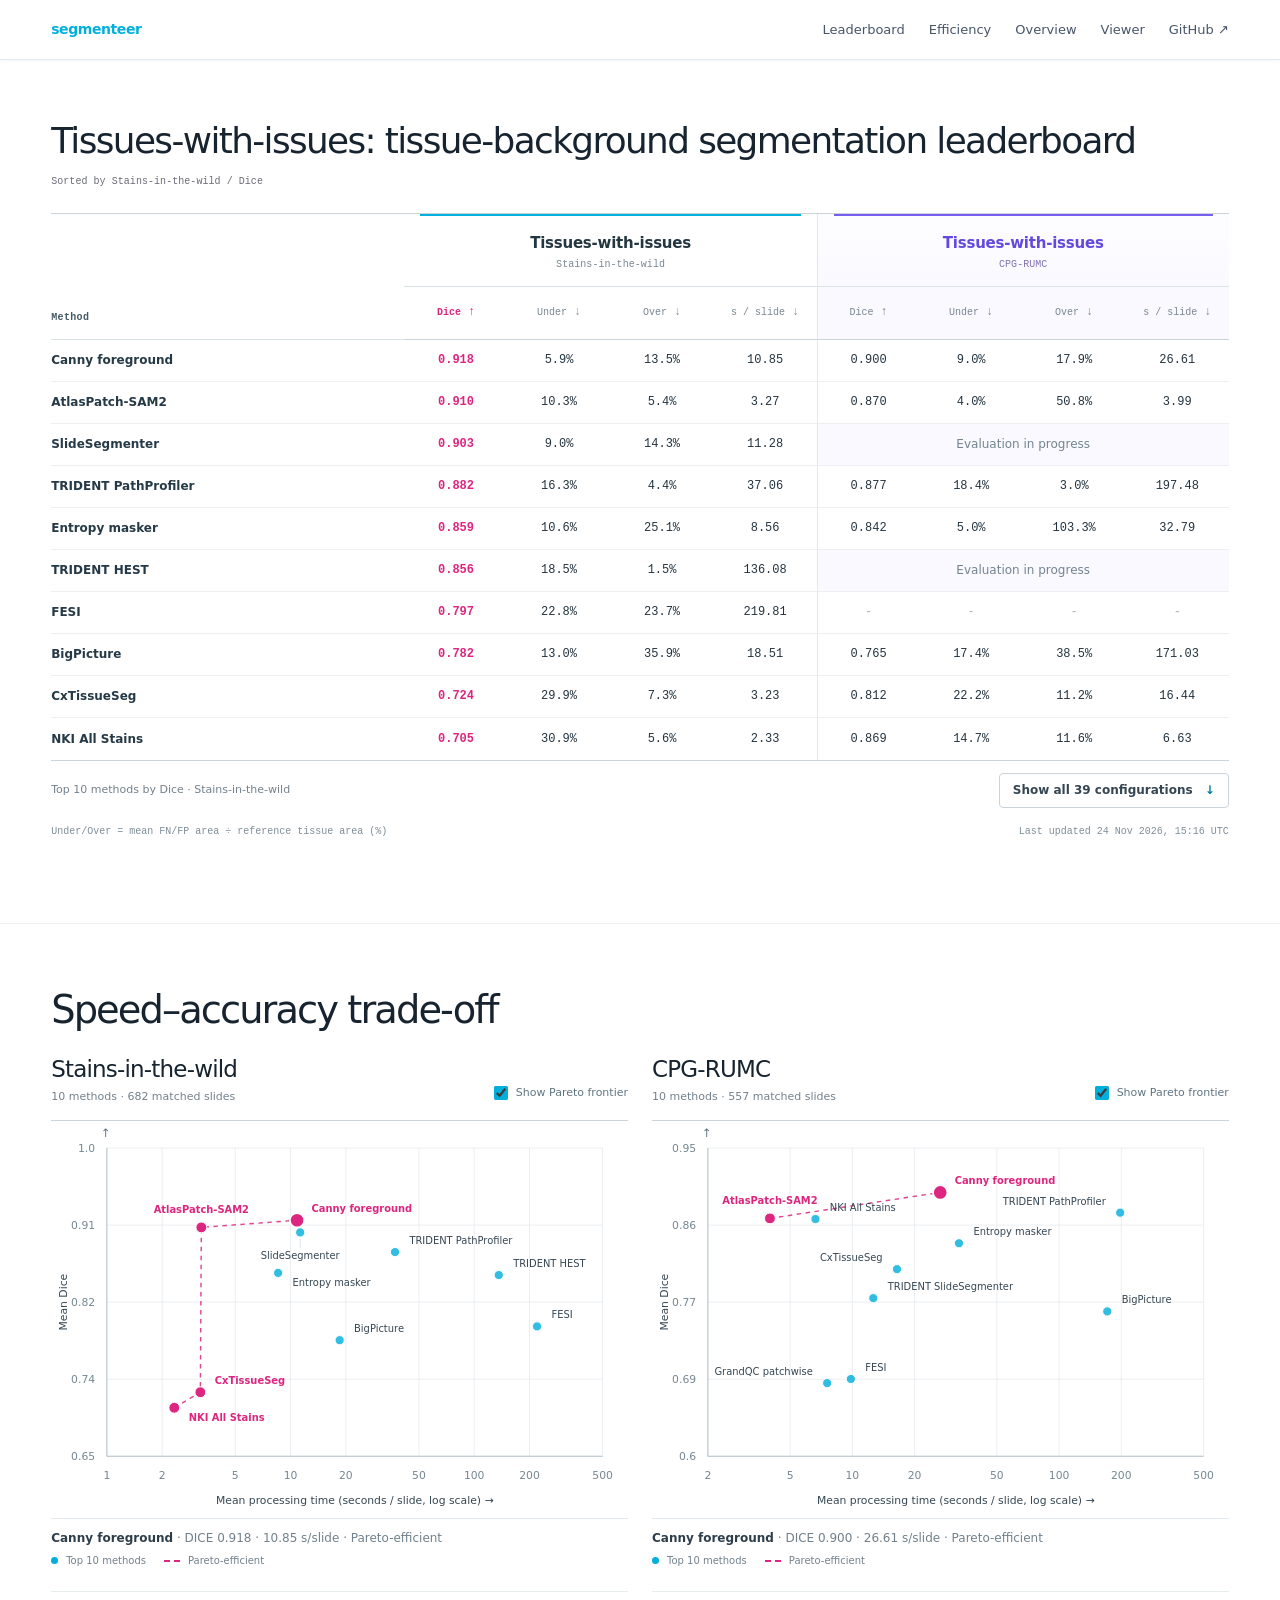
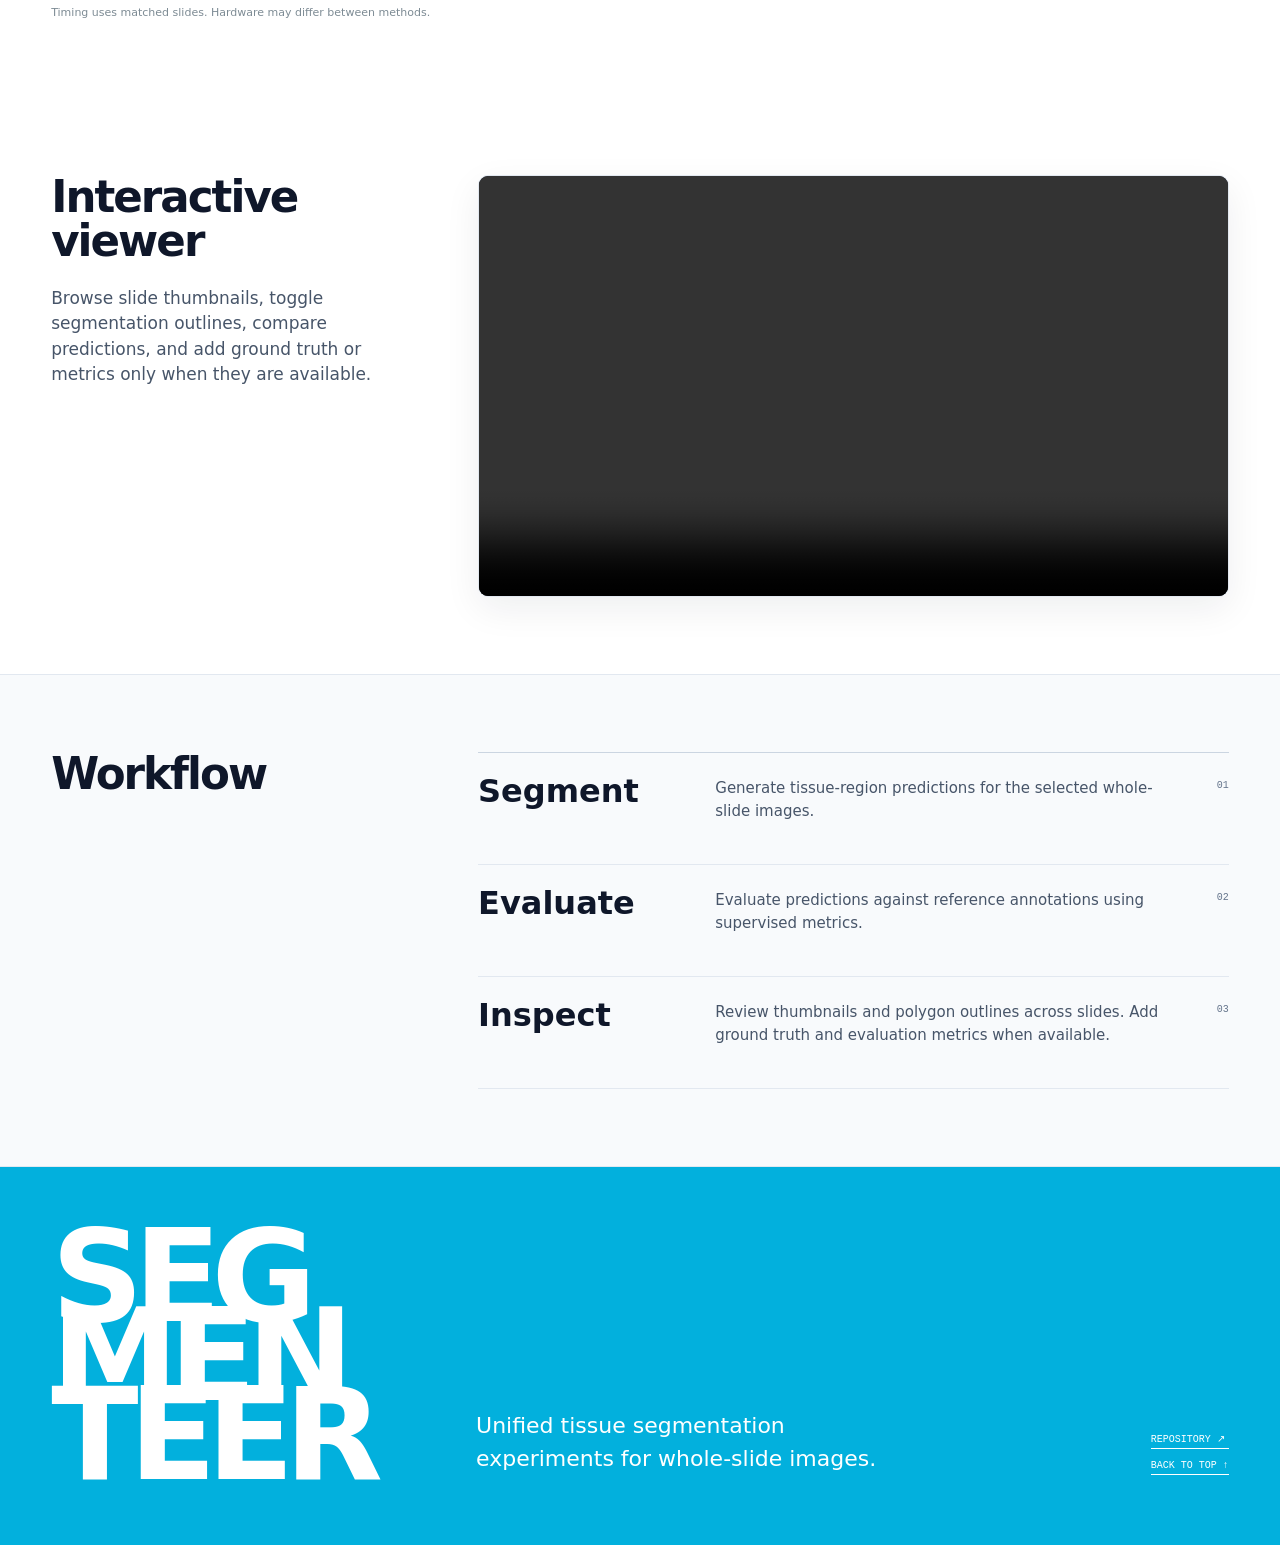
==== commit bddfea5f: "Upload benchmark evaluation and update the website" ====
--- a/docs/index.html
+++ b/docs/index.html
@@ -5,7 +5,7 @@
   <meta name="viewport" content="width=device-width, initial-scale=1">
   <meta name="description" content="Segmenteer is a framework for tissue segmentation, evaluation, and visualization on whole-slide images.">
   <meta name="theme-color" content="#f8fafc">
-  <meta property="og:title" content="Segmenteer — tissue segmentation for whole-slide images">
+  <meta property="og:title" content="Segmenteer | tissue segmentation for whole-slide images">
   <meta property="og:description" content="A unified framework for tissue segmentation, evaluation, and visualization on whole-slide images.">
   <meta property="og:type" content="website">
   <meta property="og:url" content="https://computationalpathologygroup.github.io/segmenteer/">
@@ -13,8 +13,8 @@
   <title>Segmenteer | Whole-slide tissue segmentation</title>
 <link rel="icon" type="image/svg+xml" href="assets/favicon.svg?v=2">
   <link rel="shortcut icon" href="assets/favicon.svg?v=2">
-  <link rel="stylesheet" href="assets/site.css?v=script-controlled-display-v1">
-  <script src="assets/site.js?v=script-controlled-display-v1" defer></script>
+  <link rel="stylesheet" href="assets/site.css?v=benchmark-clean-v6">
+  <script src="assets/site.js?v=benchmark-clean-v6" defer></script>
 </head>
 <body id="top">
   <a class="skip-link" href="#main">Skip to content</a>
@@ -23,10 +23,10 @@
     <a class="wordmark" href="#top" aria-label="Segmenteer home">segmenteer</a>
     <nav class="site-nav" aria-label="Primary navigation">
       <a href="#leaderboard">Leaderboard</a>
-      <a href="#performance">Subgroups</a>
+      <a href="#tradeoff">Efficiency</a>
       <a href="#overview">Overview</a>
       <a href="#viewer">Viewer</a>
-      <a href="#use">Use</a>
+
       <a class="repo-link" data-repo-link href="https://github.com/computationalpathologygroup/segmenteer" target="_blank" rel="noopener noreferrer">GitHub ↗</a>
     </nav>
     <button class="menu-button" type="button" aria-label="Open navigation" aria-expanded="false" data-menu-button>
@@ -38,196 +38,102 @@
     <section class="lb-section" id="leaderboard" aria-labelledby="lb-title">
       <div class="lb-heading">
         <div>
-          <p class="lb-eyebrow">BENCHMARK / METHOD COMPARISON</p>
-          <h1 id="lb-title">Tissue-background segmentation leaderboard<span class="lb-title-period">.</span></h1>
+          <h1 id="lb-title"><span class="lb-title-compound">Tissues-with-issues:</span> <span class="lb-title-compound">tissue-background</span> segmentation leaderboard</h1>
         </div>
         <div class="lb-aside">
-          <p class="lb-instruction"><span class="lb-desktop-instruction">Click a metric to sort</span><span class="lb-mobile-instruction">Swipe horizontally to compare →</span></p>
           <p class="lb-order-status" data-order-status aria-live="polite"></p>
         </div>
       </div>
 
-      <div class="lb-scroll" role="region" aria-label="Development and test benchmark results, horizontally scrollable on smaller screens" tabindex="0">
-        <table class="lb-table" data-leaderboard>
-          <caption class="visually-hidden">Tissue-background segmentation benchmark. Higher is better for Dice and NSD; lower is better for Under, Over, and average time per slide.</caption>
-          <colgroup><col class="lb-col-method" /><col class="lb-col-metric" /><col class="lb-col-metric" /><col class="lb-col-metric" /><col class="lb-col-metric" /><col class="lb-col-metric" /><col class="lb-col-metric" /><col class="lb-col-metric" /><col class="lb-col-metric" /><col class="lb-col-metric" /><col class="lb-col-metric" /></colgroup>
+      <div class="lb-scroll" role="region" aria-label="Benchmark results, horizontally scrollable on smaller screens" tabindex="0">
+        <table class="lb-table" id="benchmark-table" data-leaderboard>
+          <caption class="visually-hidden">Tissues-with-issues benchmark, Stains-in-the-wild and CPG-RUMC.</caption>
+          <colgroup><col class="lb-col-method" /><col class="lb-col-metric" /><col class="lb-col-metric" /><col class="lb-col-metric" /><col class="lb-col-metric" /><col class="lb-col-metric" /><col class="lb-col-metric" /><col class="lb-col-metric" /><col class="lb-col-metric" /></colgroup>
           <thead>
             <tr class="lb-groups">
-              <th scope="col" rowspan="2" class="lb-method-heading">Method / architecture</th>
-              <th scope="colgroup" colspan="5" class="lb-group lb-group-dev"><span class="lb-group-title">Tissue-with-issues</span><span class="lb-group-subtitle">Development benchmarking dataset</span></th>
-              <th scope="colgroup" colspan="5" class="lb-group lb-group-test"><span class="lb-group-label"><svg class="lb-lock" width="13" height="13" viewBox="0 0 24 24" fill="none" stroke="currentColor" stroke-width="1.8" stroke-linecap="round" stroke-linejoin="round" aria-hidden="true"><rect x="4.5" y="10.5" width="15" height="11" rx="2"/><path d="M8 10.5V7a4 4 0 0 1 8 0v3.5"/></svg><span class="lb-group-title">Private hidden</span></span><span class="lb-group-subtitle">Test dataset · Results not published</span></th>
+              <th scope="col" rowspan="2" class="lb-method-heading">Method</th>
+              <th scope="colgroup" colspan="4" class="lb-group lb-group-dev"><span class="lb-group-title">Tissues-with-issues</span><span class="lb-group-subtitle">Stains-in-the-wild</span></th>
+              <th scope="colgroup" colspan="4" class="lb-group lb-group-test"><span class="lb-group-title">Tissues-with-issues</span><span class="lb-group-subtitle">CPG-RUMC</span></th>
             </tr>
             <tr class="lb-metric-headings">
-              <th scope="col" data-sort-key="development:dice">
-                <button type="button" data-sort="development:dice" aria-label="Sort by Dice on Tissue-with-issues development benchmarking dataset (higher is better)" title="Dice · higher is better">Dice <span class="lb-direction" aria-hidden="true">↑</span></button>
-              </th>
-              <th scope="col" data-sort-key="development:nsd">
-                <button type="button" data-sort="development:nsd" aria-label="Sort by NSD on Tissue-with-issues development benchmarking dataset (higher is better)" title="NSD · higher is better">NSD <span class="lb-direction" aria-hidden="true">↑</span></button>
-              </th>
-              <th scope="col" data-sort-key="development:under">
-                <button type="button" data-sort="development:under" aria-label="Sort by Under-segmentation on Tissue-with-issues development benchmarking dataset (lower is better)" title="Under-segmentation · lower is better">Under <span class="lb-direction" aria-hidden="true">↓</span></button>
-              </th>
-              <th scope="col" data-sort-key="development:over">
-                <button type="button" data-sort="development:over" aria-label="Sort by Over-segmentation on Tissue-with-issues development benchmarking dataset (lower is better)" title="Over-segmentation · lower is better">Over <span class="lb-direction" aria-hidden="true">↓</span></button>
-              </th>
-              <th scope="col" data-sort-key="development:speed">
-                <button type="button" data-sort="development:speed" aria-label="Sort by Average seconds per slide on Tissue-with-issues development benchmarking dataset (lower is better)" title="Average seconds per slide · lower is better">s / slide <span class="lb-direction" aria-hidden="true">↓</span></button>
-              </th>
-              <th scope="col" data-sort-key="test:dice">
-                <button type="button" data-sort="test:dice" disabled aria-label="Sort by Dice on Private hidden test dataset (higher is better; unavailable)" title="Dice · higher is better">Dice <span class="lb-direction" aria-hidden="true">↑</span></button>
-              </th>
-              <th scope="col" data-sort-key="test:nsd">
-                <button type="button" data-sort="test:nsd" disabled aria-label="Sort by NSD on Private hidden test dataset (higher is better; unavailable)" title="NSD · higher is better">NSD <span class="lb-direction" aria-hidden="true">↑</span></button>
-              </th>
-              <th scope="col" data-sort-key="test:under">
-                <button type="button" data-sort="test:under" disabled aria-label="Sort by Under-segmentation on Private hidden test dataset (lower is better; unavailable)" title="Under-segmentation · lower is better">Under <span class="lb-direction" aria-hidden="true">↓</span></button>
-              </th>
-              <th scope="col" data-sort-key="test:over">
-                <button type="button" data-sort="test:over" disabled aria-label="Sort by Over-segmentation on Private hidden test dataset (lower is better; unavailable)" title="Over-segmentation · lower is better">Over <span class="lb-direction" aria-hidden="true">↓</span></button>
-              </th>
-              <th scope="col" data-sort-key="test:speed">
-                <button type="button" data-sort="test:speed" disabled aria-label="Sort by Average seconds per slide on Private hidden test dataset (lower is better; unavailable)" title="Average seconds per slide · lower is better">s / slide <span class="lb-direction" aria-hidden="true">↓</span></button>
-              </th>
+              <th scope="col" data-sort-key="twi:dice"><button type="button" data-sort="twi:dice" aria-label="Sort by Dice on Stains-in-the-wild">Dice <span class="lb-direction" aria-hidden="true">↑</span></button></th>
+              <th scope="col" data-sort-key="twi:under"><button type="button" data-sort="twi:under" aria-label="Sort by Under on Stains-in-the-wild">Under <span class="lb-direction" aria-hidden="true">↓</span></button></th>
+              <th scope="col" data-sort-key="twi:over"><button type="button" data-sort="twi:over" aria-label="Sort by Over on Stains-in-the-wild">Over <span class="lb-direction" aria-hidden="true">↓</span></button></th>
+              <th scope="col" data-sort-key="twi:seconds"><button type="button" data-sort="twi:seconds" aria-label="Sort by s / slide on Stains-in-the-wild">s / slide <span class="lb-direction" aria-hidden="true">↓</span></button></th>
+              <th scope="col" data-sort-key="cpg_rumc:dice"><button type="button" data-sort="cpg_rumc:dice" aria-label="Sort by Dice on CPG-RUMC">Dice <span class="lb-direction" aria-hidden="true">↑</span></button></th>
+              <th scope="col" data-sort-key="cpg_rumc:under"><button type="button" data-sort="cpg_rumc:under" aria-label="Sort by Under on CPG-RUMC">Under <span class="lb-direction" aria-hidden="true">↓</span></button></th>
+              <th scope="col" data-sort-key="cpg_rumc:over"><button type="button" data-sort="cpg_rumc:over" aria-label="Sort by Over on CPG-RUMC">Over <span class="lb-direction" aria-hidden="true">↓</span></button></th>
+              <th scope="col" data-sort-key="cpg_rumc:seconds"><button type="button" data-sort="cpg_rumc:seconds" aria-label="Sort by s / slide on CPG-RUMC">s / slide <span class="lb-direction" aria-hidden="true">↓</span></button></th>
             </tr>
           </thead>
-          <tbody>
-          </tbody>
+          <tbody></tbody>
         </table>
       </div>
+      <div class="lb-actions">
+        <p data-leaderboard-view>Top 10 methods by Dice</p>
+        <button type="button" class="lb-expand" data-leaderboard-expand aria-controls="benchmark-table" aria-expanded="false" hidden>Show all configurations <span aria-hidden="true">↓</span></button>
+      </div>
       <div class="lb-notes">
-        <p><span class="lb-note-emphasis">↑</span> Higher is better · <span class="lb-note-emphasis">↓</span> Lower is better · Under/Over = mean FN/FP area ÷ reference area (%)</p>
+        <p>Under/Over = mean FN/FP area ÷ reference tissue area (%)</p>
         <time class="lb-updated" data-benchmark-updated hidden></time>
       </div>
     </section>
 
-
-
-    <section class="tradeoff-section" id="tradeoff" aria-labelledby="tradeoff-title" data-tradeoff>
+    <section class="tradeoff-section" id="tradeoff" aria-labelledby="tradeoff-title">
       <div class="tradeoff-heading">
         <div>
-          <p class="lb-eyebrow">BENCHMARK / EFFICIENCY</p>
-          <h2 id="tradeoff-title">Speed–accuracy trade-off<span class="lb-title-period">.</span></h2>
-          <p class="tradeoff-description">Tissue-with-issues · Overall benchmark performance</p>
-        </div>
-        <div class="tradeoff-controls">
-          <label class="subgroup-control"><span>Accuracy metric</span>
-            <select data-tradeoff-metric aria-label="Select accuracy metric for speed versus accuracy chart">
-              <option value="dice" selected>Dice ↑</option>
-              <option value="nsd">NSD ↑</option>
-            </select>
-          </label>
-          <label class="tradeoff-frontier-control"><input type="checkbox" data-tradeoff-frontier checked> <span>Show Pareto frontier</span></label>
+          <h2 id="tradeoff-title">Speed–accuracy trade-off</h2>
         </div>
       </div>
-      <p class="tradeoff-swipe-hint">Scroll horizontally to inspect the trade-off →</p>
-      <div class="tradeoff-visual" data-tradeoff-visual>
-        <svg data-tradeoff-svg viewBox="0 0 1040 440" role="img" aria-label="Scatter plot of average seconds per slide versus mean Dice or NSD for all timed methods, with an optional Pareto frontier"></svg>
-        <p class="tradeoff-empty" data-tradeoff-empty hidden>No completed timing measurements available yet.</p>
-      </div>
-      <div class="tradeoff-bottom">
-        <p class="tradeoff-selection" aria-live="polite" data-tradeoff-detail>Loading benchmark measurements…</p>
-        <p class="tradeoff-legend"><span class="tradeoff-legend-dot"></span> All methods <span class="tradeoff-legend-frontier"></span> Pareto-efficient</p>
-      </div>
-      <p class="tradeoff-note">Lower processing time and higher accuracy are preferable. Horizontal axis is logarithmic. Accuracy and timing may reflect different sets of completed slides; comparisons are descriptive.</p>
-    </section>
-
-    <section class="subgroup-section" id="performance" aria-labelledby="subgroup-title" data-subgroup>
-      <div class="subgroup-intro">
-        <div>
-          <p class="lb-eyebrow">BENCHMARK / CLOSER LOOK</p>
-          <h2 id="subgroup-title">Tissue-with-issues subgroup performance<span class="lb-title-period">.</span></h2>
-          <p class="subgroup-description">Compare the same metric across every organ, stain, center, or dataset source.</p>
-        </div>
-        <p class="subgroup-order-status" data-subgroup-order aria-live="polite"></p>
-      </div>
-      <div class="subgroup-controls">
-        <label class="subgroup-control">
-          <span>Explore by</span>
-          <select data-subgroup-dimension aria-label="Break down performance by">
-            <option value="organ" selected>Organ</option>
-            <option value="stain">Stain</option>
-            <option value="center">Center</option>
-            <option value="source">Dataset source</option>
-          </select>
-        </label>
-        <label class="subgroup-control">
-          <span>Metric</span>
-          <select data-subgroup-metric aria-label="Metric displayed across all subgroups">
-            <option value="dice" selected>Dice ↑</option>
-            <option value="nsd">NSD ↑</option>
-            <option value="under">Under-segmentation ↓</option>
-            <option value="over">Over-segmentation ↓</option>
-            <option value="speed">Speed (s / slide) ↓</option>
-          </select>
-        </label>
-      </div>
-      <p class="subgroup-swipe-hint">Scroll horizontally to compare categories <span aria-hidden="true">→</span></p>
-      <div class="lb-scroll subgroup-scroll" role="region" tabindex="0" aria-label="Tissue-with-issues subgroup benchmark; scroll horizontally to compare subgroup metrics">
-        <table class="lb-table subgroup-table" data-subgroup-table>
-          <caption class="visually-hidden">Mean scores by subgroup. Each column shows the selected metric for an organ, stain, center, or dataset source. Click a column to rank methods; arrow indicates which direction is better.</caption>
-          <colgroup data-subgroup-cols><col class="lb-col-method" /></colgroup>
-          <thead>
-            <tr class="lb-groups">
-              <th rowspan="2" scope="col" class="lb-method-heading">Method / architecture</th>
-              <th colspan="1" scope="colgroup" class="lb-group lb-group-dev" data-subgroup-group>
-                <span class="lb-group-title">Tissue-with-issues</span>
-                <span class="lb-group-subtitle" data-subgroup-table-title>Organ · Dice</span>
-              </th>
-            </tr>
-            <tr class="lb-metric-headings" data-subgroup-headings></tr>
-          </thead>
-          <tbody></tbody>
-        </table>
-      </div>
-      <div class="lb-notes subgroup-notes">
-        <p><span class="lb-note-emphasis">↑</span> Higher is better · <span class="lb-note-emphasis">↓</span> Lower is better · Under/Over = mean FN/FP area ÷ reference area (%)</p>
-        <p data-subgroup-note>Columns show subgroup means; sort by any subgroup or overall score.</p>
-      </div>
-    </section>
-
-    <section class="hero" aria-labelledby="hero-title">
-      <div class="hero-copy">
-        <p class="eyebrow">Whole-slide tissue segmentation</p>
-        <h2 id="hero-title">Tissue segmentation<br><em>across methods.</em></h2>
-        <p class="hero-intro">Segmenteer provides a common workflow for tissue segmentation on whole-slide images, optional evaluation, and visual inspection of results on any dataset.</p>
-        <div class="hero-actions">
-          <a class="text-action" href="#leaderboard">Back to leaderboard <span aria-hidden="true">↑</span></a>
-          <a class="text-action repo-link" data-repo-link href="https://github.com/computationalpathologygroup/segmenteer" target="_blank" rel="noopener noreferrer">Repository <span aria-hidden="true">↗</span></a>
+      <p class="tradeoff-swipe-hint">Scroll horizontally to compare both cohorts →</p>
+      <div class="tradeoff-scroll" role="region" aria-label="Side-by-side speed–accuracy plots" tabindex="0">
+        <div class="tradeoff-grid">
+          <section class="tradeoff-panel" id="tradeoff-twi" aria-labelledby="tradeoff-twi-title" data-tradeoff data-subset="twi">
+            <div class="tradeoff-heading">
+              <div>
+                <h3 id="tradeoff-twi-title">Stains-in-the-wild</h3>
+                <p class="tradeoff-description"></p>
+              </div>
+              <div class="tradeoff-controls">
+                <label class="tradeoff-frontier-control"><input type="checkbox" data-tradeoff-frontier checked> <span>Show Pareto frontier</span></label>
+              </div>
+            </div>
+            <div class="tradeoff-visual" data-tradeoff-visual>
+              <svg data-tradeoff-svg viewBox="0 0 640 440" role="img" aria-label="Scatter plot of average seconds per slide versus mean Dice for published timed methods, with an optional Pareto frontier"></svg>
+              <p class="tradeoff-empty" data-tradeoff-empty hidden>No timing results available.</p>
+            </div>
+            <div class="tradeoff-bottom">
+              <p class="tradeoff-selection" aria-live="polite" data-tradeoff-detail>Loading benchmark measurements…</p>
+              <p class="tradeoff-legend"><span class="tradeoff-legend-dot"></span> Top 10 methods <span class="tradeoff-legend-frontier"></span> Pareto-efficient</p>
+            </div>
+          </section>
+          <section class="tradeoff-panel" id="tradeoff-cpg" aria-labelledby="tradeoff-cpg-title" data-tradeoff data-subset="cpg_rumc">
+            <div class="tradeoff-heading">
+              <div>
+                <h3 id="tradeoff-cpg-title">CPG-RUMC</h3>
+                <p class="tradeoff-description"></p>
+              </div>
+              <div class="tradeoff-controls">
+                <label class="tradeoff-frontier-control"><input type="checkbox" data-tradeoff-frontier checked> <span>Show Pareto frontier</span></label>
+              </div>
+            </div>
+            <div class="tradeoff-visual" data-tradeoff-visual>
+              <svg data-tradeoff-svg viewBox="0 0 640 440" role="img" aria-label="Scatter plot of average seconds per slide versus mean Dice for published timed methods, with an optional Pareto frontier"></svg>
+              <p class="tradeoff-empty" data-tradeoff-empty hidden>No timing results available.</p>
+            </div>
+            <div class="tradeoff-bottom">
+              <p class="tradeoff-selection" aria-live="polite" data-tradeoff-detail>Loading benchmark measurements…</p>
+              <p class="tradeoff-legend"><span class="tradeoff-legend-dot"></span> Top 10 methods <span class="tradeoff-legend-frontier"></span> Pareto-efficient</p>
+            </div>
+          </section>
         </div>
       </div>
-
-      <figure class="gd-case" data-gd-case aria-labelledby="gd-case-title">
-        <div class="gd-topline"><span id="gd-case-title">REAL CASE / BENCHMARK SHOWCASE</span><span class="gd-topline-source">DATASET</span></div>
-        <div class="gd-stage" data-gd-stage>
-          <div class="gd-numeric" data-gd-numeric>
-            <div class="gd-specimen"><span class="gd-specimen-name">Tissue specimen</span><span class="gd-specimen-stain"></span></div>
-            <div class="gd-score-heading" data-gd-score-heading>DICE SCORE · THIS SLIDE</div>
-            <div class="gd-score-main"><strong data-gd-dice>—</strong><span data-gd-method>Loading case</span></div>
-            <div class="gd-bar"><span data-gd-bar></span></div>
-            <div class="gd-stat-grid"><div><span data-gd-secondary-label>NSD ↑</span><b data-gd-nsd>—</b></div><div><span>UNDER ↓</span><b data-gd-under>—</b></div><div><span>OVER ↓</span><b data-gd-over>—</b></div></div>
-          </div>
-          <div class="gd-imagery" data-gd-imagery hidden aria-label="Aligned segmentation visualizations for the selected slide">
-            <img data-gd-slide src="" alt="Original whole-slide tissue specimen" />
-            <img data-gd-prediction src="" alt="Selected model prediction overlay" />
-            <span class="gd-image-label" data-gd-image-label></span>
-            <button class="gd-original" type="button" data-gd-original aria-pressed="false">Hold to view original</button>
-          </div>
-        </div>
-        <div class="gd-tabs" role="group" aria-label="Choose a method to inspect this one slide">
-        </div>
-        <figcaption class="gd-caption"><span data-gd-caption>Top 3 by overall Dice · Scores on this slide</span><span class="gd-preview-notice" data-gd-preview></span></figcaption>
-      </figure>
-    </section>
-
-
-    <section class="statement" aria-label="Experiment model">
-      <p>One experiment keeps <strong>predictions</strong>, optional evaluation, and visual review aligned to the same slide cohort.</p>
+      <p class="tradeoff-note">Timing uses matched slides. Hardware may differ between methods.</p>
     </section>
 
     <section class="viewer-demo section-grid" id="viewer" aria-labelledby="viewer-title">
       <header class="section-heading">
-        <p class="section-kicker">Interactive viewer</p>
-        <h2 id="viewer-title">Inspect the experiment visually.</h2>
+        <h2 id="viewer-title">Interactive viewer</h2>
         <p>Browse slide thumbnails, toggle segmentation outlines, compare predictions, and add ground truth or metrics only when they are available.</p>
       </header>
 
@@ -247,10 +153,7 @@
 
     <section class="instrument section-grid" id="overview" aria-labelledby="overview-title">
       <header class="section-heading">
-        <span class="section-number">01</span>
-        <p class="section-kicker">Overview</p>
-        <h2 id="overview-title">A consistent experimental workflow.</h2>
-        <p>Run segmentation on your WSI cohort, evaluate predictions when reference data are available, and inspect the same experiment visually with or without ground truth.</p>
+        <h2 id="overview-title">Workflow</h2>
       </header>
 
       <ol class="apparatus" aria-label="Segmenteer workflow">
@@ -264,30 +167,17 @@
         </li>
         <li data-step="03">
           <div class="apparatus-name">Inspect</div>
-          <p>Review thumbnails and polygon outlines across slides; add ground truth and evaluation metrics when available.</p>
+          <p>Review thumbnails and polygon outlines across slides. Add ground truth and evaluation metrics when available.</p>
         </li>
       </ol>
     </section>
 
-    <section class="evaluation section-grid" id="use" aria-labelledby="use-section-title">
-      <header class="section-heading">
-        <span class="section-number">02</span>
-        <p class="section-kicker">Flexible use</p>
-        <h2 id="use-section-title">Use Segmenteer on your own WSI cohort.</h2>
-        <p>Segmenteer supports workflows ranging from predictions-only visual review to reference-based evaluation and benchmarking.</p>
-      </header>
-      <div class="evaluation-panel">
-        <p>Start with whole-slide images and segmentation predictions. Add GeoJSON ground truth and evaluation metrics when available; the viewer remains useful with predictions alone.</p>
-        <a class="text-action repo-link" data-repo-link href="https://github.com/computationalpathologygroup/segmenteer" target="_blank" rel="noopener noreferrer">Repository <span aria-hidden="true">↗</span></a>
-      </div>
-    </section>
   </main>
 
   <footer class="site-footer">
     <div class="footer-word">SEG<br>MEN<br>TEER</div>
     <div>
       <p>Unified tissue segmentation experiments for whole-slide images.</p>
-      <p class="footer-small">Runner · Evaluator · Viewer</p>
     </div>
     <div class="footer-links">
       <a class="repo-link" data-repo-link href="https://github.com/computationalpathologygroup/segmenteer" target="_blank" rel="noopener noreferrer">Repository ↗</a>
--- a/docs/assets/site.css
+++ b/docs/assets/site.css
@@ -564,10 +564,10 @@
   *, *::before, *::after { animation-duration: .01ms !important; animation-iteration-count: 1 !important; transition-duration: .01ms !important; }
 }
 
-/* Grid children must be allowed to shrink around long code identifiers. */
+
 .section-grid > *, .section-heading, .terminal, .terminal pre { min-width: 0; }
 
-/* Theme */
+
 :root {
   --paper: #f8fafc;
   --paper-light: #ffffff;
@@ -700,7 +700,7 @@
   .hero h2 { font-size: clamp(56px, 18vw, 84px); }
 }
 
-/* Hard-case gallery */
+
 .hard-cases { background: var(--paper-light); }
 .hard-case-exhibit { min-width: 0; }
 .hard-case-toolbar {
@@ -816,7 +816,7 @@
   .hard-case-scores span:last-child { border-bottom: 0; }
 }
 
-/* Typography and spacing */
+
 :root {
   --content: 1320px;
   --gutter: clamp(22px, 4vw, 56px);
@@ -1077,7 +1077,7 @@
   .site-footer { grid-template-columns: 1fr; gap: 20px; padding-top: 34px; padding-bottom: 34px; }
 }
 
-/* Scale adjustments */
+
 .hero h2 { font-size: clamp(44px, 5vw, 68px); }
 .section-heading h2, .evaluation h2 { font-size: clamp(30px, 3.4vw, 44px); }
 .section-grid { padding-top: clamp(62px, 6vw, 82px); padding-bottom: clamp(62px, 6vw, 82px); }
@@ -1095,7 +1095,7 @@
 .not-found h1 { margin: 0; font-size: clamp(42px, 5vw, 68px); letter-spacing: -.05em; }
 .not-found > p:not(.eyebrow) { max-width: 520px; margin: 20px 0 28px; color: #475569; font-size: 18px; }
 
-/* Brand and hero layout */
+
 :root { --content: 1480px; }
 
 .wordmark {
@@ -1118,7 +1118,7 @@
   margin-left: auto;
 }
 
-/* Footer */
+
 .site-footer {
   width: 100%;
   margin: 0;
@@ -1178,7 +1178,7 @@
 }
 
 
-/* Hard-case gallery: accommodate optional comparison methods. */
+
 .hard-case-scores {
   grid-template-columns: repeat(auto-fit, minmax(132px, 1fr));
   gap: 1px;
@@ -1199,7 +1199,7 @@
   }
 }
 
-/* Accent color */
+
 .wordmark,
 .hero h2 em,
 .note-number,
@@ -1220,7 +1220,7 @@
 }
 
 
-/* Viewer walkthrough */
+
 .viewer-demo {
   background: #fff;
 }
@@ -1253,7 +1253,7 @@
 }
 
 
-/* Development and test leaderboard */
+
 .lb-section {
   --lb-cyan: #00AFDC;
   --lb-purple: #785EF0;
@@ -1456,16 +1456,18 @@
   .lb-notes { font-size: 9px; }
 }
 
-/* Leaderboard heading */
+
 .lb-section { padding-top: clamp(46px, 4.8vw, 70px); padding-bottom: clamp(64px, 6.5vw, 92px); }
-.lb-heading h1 { font-size: clamp(28px, 2.8vw, 40px); letter-spacing: -.045em; text-wrap: balance; max-width: 920px; }
-.lb-heading { align-items: end; }
+.lb-heading h1 { font-size: clamp(24px, 2.8vw, 40px); letter-spacing: -.045em; text-wrap: normal; max-width: none; }
+.lb-heading > div:first-child { flex: 1 1 100%; min-width: 0; }
+.lb-title-compound { white-space: nowrap; }
+.lb-heading { align-items: end; flex-wrap: wrap; gap: 8px 24px; }
 @media (max-width: 780px) {
   .lb-section { padding-top: 43px; padding-bottom: 64px; }
-  .lb-heading h1 { font-size: clamp(29px, 6.3vw, 37px); line-height: 1.14; max-width: 490px; }
-}
-
-/* Benchmark rows and provenance */
+  .lb-heading h1 { font-size: clamp(24px, 5.5vw, 37px); line-height: 1.14; max-width: none; }
+}
+
+
 .lb-table tbody th, .lb-table tbody td { height: 42px; padding-top: 9px; padding-bottom: 9px; }
 .lb-table tbody th { white-space: normal; }
 .lb-sample { margin-left: 5px; font: 9px/1.4 var(--mono); color: #97a5ae; white-space: nowrap; font-weight: 400; }
@@ -1478,7 +1480,7 @@
 .lb-data-context strong { font-weight: 600; color: #64727b; }
 @media (min-width: 1181px) { .lb-table .lb-col-method { width: 222px; } .lb-table .lb-col-metric { width: calc((100% - 222px) / 10); } }
 
-/* Unavailable private-test results */
+
 .lb-table .lb-group-test { background: linear-gradient(180deg, #fdfcff 0%, #faf9ff 100%); }
 .lb-group-label { display: inline-flex; justify-content: center; align-items: center; gap: 7px; max-width: 100%; }
 .lb-group-test .lb-lock { flex: none; color: #785ef0; }
@@ -1522,14 +1524,14 @@
   .lb-group-test .lb-group-label { gap: 5px; }
 }
 
-/* Matched-cohort results */
+
 .lb-table tbody:empty::after { content: ''; display: block; height: 18px; }
 .lb-aside .lb-order-status:empty { display: none; }
 .lb-table .lb-metric-headings button:disabled:not(:hover) { cursor: default; }
 
 .lb-desktop-instruction[hidden] { display: none !important; }
 
-/* Leaderboard column widths */
+
 .lb-table { min-width: 1210px; }
 .lb-table .lb-col-method { width: 326px; }
 .lb-table .lb-col-metric { width: calc((100% - 326px) / 10); }
@@ -1548,7 +1550,7 @@
 
 
 
-/* Real-case comparison / matched-cohort top performers */
+
 .case-study{margin:0;min-width:0;width:100%;color:#15243b;align-self:center;}
 .case-topline,.case-footline{display:flex;justify-content:space-between;align-items:center;gap:12px;}
 .case-topline{padding:0 0 12px;font:600 10px/1.4 var(--mono,monospace);letter-spacing:.055em;color:#697387;}
@@ -1596,7 +1598,7 @@
 }
 @media (prefers-reduced-motion:reduce){.case-frame-next{transition:none;}}
 
-/* Case showcase */
+
 .gd-case{align-self:start;min-width:0;width:100%;margin:0;background:white;border:1px solid #e3e7ee;overflow:hidden;border-radius:3px;box-shadow:0 15px 55px -48px #334155;}
 .gd-topline{display:flex;align-items:center;justify-content:space-between;gap:10px;padding:15px 18px;border-bottom:1px solid #e4e8ef;font:600 9px/1.4 var(--mono,monospace);letter-spacing:.08em;color:#51637c;}
 .gd-topline-source{color:#00AFDC;white-space:nowrap;}
@@ -1636,7 +1638,7 @@
 @media(max-width:740px){.gd-stage{min-height:320px;}.gd-numeric{padding:26px 22px 20px;}.gd-specimen-name{font-size:27px;}.gd-caption{flex-wrap:wrap;}.gd-preview-notice{text-align:left;}.gd-stat-grid b{font-size:17px;}}
 @media(prefers-reduced-motion:reduce){.gd-bar span,.gd-imagery img{transition:none;}}
 
-/* Case preview proportions */
+
 .gd-stage{aspect-ratio:688/370;min-height:310px;}
 .gd-numeric{justify-content:flex-start;gap:0;padding-top:27px;}
 .gd-score-heading{margin-top:35px;}
@@ -1644,7 +1646,7 @@
 .gd-stat-grid{margin-top:18px;}
 @media(max-width:740px){.gd-stage{aspect-ratio:auto;min-height:345px;}}
 
-/* Architecture labels */
+
 .lb-table tbody th { white-space: normal; }
 .lb-method { display: inline-block; vertical-align: middle; overflow-wrap: anywhere; }
 .lb-architecture { display: block; font-weight: 400; font-size: 10px; line-height: 1.4; color: #738490; }
@@ -1656,7 +1658,7 @@
  .lb-table .lb-col-metric { width: calc((100% - 264px) / 10); }
 }
 
-/* Prediction overlays */
+
 .gd-case { --gd-annotation: #FFB000; --gd-annotation-ink: #795300; }
 .gd-image-label { display: inline-flex; align-items: center; gap: 8px; }
 .gd-image-label::before { content: ""; width: 8px; height: 8px; border-radius: 50%; background: var(--gd-annotation); flex: none; }
@@ -1667,7 +1669,7 @@
 .gd-tab-active b { color: var(--gd-annotation-ink); }
 .gd-tab:hover { background: #FFFAEB; }
 
-/* Method and architecture identity */
+
 .lb-table tbody th { white-space: normal; }
 .lb-method { display: inline; overflow-wrap: break-word; }
 .lb-method-name { color: #263946; font-size: 12px; font-weight: 650; }
@@ -1678,17 +1680,17 @@
  .lb-table .lb-col-method { width: 282px; }
  .lb-table .lb-col-metric { width: calc((100% - 282px) / 10); }
 }
-/* Mask and selection accents */
+
 .gd-case { --gd-annotation: #FFB000; --gd-annotation-ink: #795300; }
 .gd-tab-active, .gd-tab:hover { background: #FFFAEB; }
 
-/* Benchmark provenance */
+
 .lb-notes { display: flex; align-items: baseline; justify-content: space-between; gap: 6px 24px; }
 .lb-notes .lb-updated { color: #7f8e98; font: inherit; white-space: nowrap; font-variant-numeric: tabular-nums; }
 @media (max-width: 780px) { .lb-notes { align-items: flex-start; } }
 
 
-/* Subgroup leaderboard */
+
 .subgroup-section {
   --lb-cyan:#00afdc;--lb-purple:#785ef0;--lb-magenta:#dc267f;
   width:min(100%,var(--content));margin:0 auto;
@@ -1734,10 +1736,10 @@
   .subgroup-notes p+p{margin-top:5px}
 }
 
-/* Configured display limits */
+
 .subgroup-section { background: #fff; }
 
-/* Horizontal subgroup matrix */
+
 .subgroup-section { background:#fff; }
 .subgroup-swipe-hint { display:none; color:#7f8e98; font:10px/1.5 var(--mono); margin: -5px 0 11px; }
 .subgroup-scroll { overflow-x:auto; overscroll-behavior-x:contain; scrollbar-width:thin; }
@@ -1748,7 +1750,7 @@
 .subgroup-table .lb-metric-headings th { background:#fff; }
 .subgroup-table .lb-metric-headings th:nth-child(n+6) { background:#fff; }
 .subgroup-table .lb-metric-headings button { white-space:normal; padding:10px 7px; font-size:11px; line-height:1.25; }
-/* Accessible subgroup labels */
+
 .subgroup-table .subgroup-column-name { display:-webkit-box; -webkit-box-orient:vertical; -webkit-line-clamp:2; overflow:hidden; overflow-wrap:anywhere; text-align:center; }
 .subgroup-table .lb-metric-headings th:first-child, .subgroup-table tbody td:first-of-type { border-left:1px solid #e3e8ed; }
 .subgroup-table .lb-method-heading, .subgroup-table tbody th { position:sticky; left:0; z-index:3; background:white; box-shadow:1px 0 0 #e8edf0; }
@@ -1765,12 +1767,12 @@
  .subgroup-control { flex:1 1 120px; }
  .subgroup-table .lb-metric-headings button { font-size:10px; padding:12px 7px; }
 }
-/* Subgroup dividers */
+
 .subgroup-table .lb-metric-headings th:nth-child(6),
 .subgroup-table tbody td:nth-child(7) { border-left:0; }
 
 
-/* Speed–accuracy plot */
+
 .tradeoff-section {
   --lb-cyan: #00afdc; --lb-magenta:#dc267f;
   width:min(100%,var(--content));margin:0 auto;padding:clamp(52px,5vw,76px) var(--gutter) clamp(65px,6vw,92px);
@@ -1819,3 +1821,53 @@
 
 .tradeoff-swipe-hint{display:none;color:#73818c;font:10px/1.5 var(--mono);margin:-4px 0 10px;}
 @media(max-width:780px){.tradeoff-swipe-hint{display:block;}}
+
+[data-leaderboard] { min-width: 960px; }
+[data-leaderboard] .lb-col-method { width: 30%; }
+[data-leaderboard] .lb-col-metric { width: calc(70% / 8); }
+[data-leaderboard] tbody th { white-space: normal; overflow-wrap: anywhere; }
+[data-leaderboard] .lb-method { display: block; max-width: 100%; }
+[data-leaderboard] .lb-architecture { display: block; }
+[data-leaderboard] .lb-metric-headings th:nth-child(6),
+[data-leaderboard] tbody td:nth-child(7) { border-left: 0; }
+[data-leaderboard] .lb-metric-headings th:nth-child(5),
+[data-leaderboard] tbody td:nth-child(6) { border-left: 1px solid #e3e8ed; }
+[data-leaderboard] .lb-metric-headings th:nth-child(n+5) { background: #faf9ff; }
+[data-leaderboard] .lb-group-test .lb-group-title { display: block; }
+[data-leaderboard] .lb-metric-headings th:nth-child(n+5) .lb-direction { color: inherit; }
+.tradeoff-visual svg[hidden] { display: none; }
+.tradeoff-visual .tradeoff-frontier-path { stroke: #dc267f; }
+.tradeoff-visual .tradeoff-dot { fill: #00afdc; }
+.tradeoff-visual .tradeoff-dot.is-frontier { fill: #dc267f; }
+.tradeoff-legend-dot { background: #00afdc; }
+.tradeoff-legend-frontier { border-color: #dc267f; }
+.benchmark-static-image { width: 100%; height: auto; display: block; }
+
+.tradeoff-visual .tradeoff-node-label {fill:#354652;font:11px var(--sans);}
+.tradeoff-visual .tradeoff-node-label.is-frontier {fill:#dc267f;font-weight:600;}
+.tradeoff-visual .tradeoff-label-line {stroke:#a2afb8;stroke-width:.7;fill:none;opacity:.55;pointer-events:none;}
+.tradeoff-visual .tradeoff-label-line.is-frontier {stroke:#dc267f;opacity:.8;}
+
+[data-leaderboard] td.lb-progress { color: #738490; font: 500 12px/1.5 var(--sans); text-align: center; border-left: 1px solid #e3e8ed; background: #faf9ff; }
+.tradeoff-visual .tradeoff-node-label { font-size: 12px; }
+
+.lb-actions { display:flex; align-items:center; justify-content:space-between; gap:12px 24px; flex-wrap:wrap; padding:12px 0 0; }
+.lb-actions p { margin:0; color:#73818c; font:11px/1.5 var(--sans); }
+.lb-expand { border:1px solid #cbd4db; border-radius:4px; background:#fff; color:#354652; padding:8px 13px; cursor:pointer; font:600 12px/1.4 var(--sans); white-space:nowrap; }
+.lb-expand:hover { border-color:#00afdc; color:#007f9f; }
+.lb-expand:focus-visible,.tradeoff-scroll:focus-visible { outline:2px solid #785ef0; outline-offset:3px; }
+.lb-expand span { margin-left:8px; color:#007f9f; }
+.tradeoff-scroll { overflow-x:auto; scrollbar-width:thin; overscroll-behavior-x:contain; }
+.tradeoff-grid { display:grid; grid-template-columns:repeat(2,minmax(530px,1fr)); gap:24px; }
+.tradeoff-panel { min-width:0; scroll-margin-top:70px; }
+.tradeoff-panel .tradeoff-heading { align-items:flex-end; flex-direction:row; gap:12px; margin-bottom:15px; }
+.tradeoff-panel h3 { margin:0; color:#17232f; font:400 23px/1.2 var(--sans); letter-spacing:-.035em; }
+.tradeoff-panel .tradeoff-description { margin-top:5px; font-size:11px; }
+.tradeoff-panel .tradeoff-controls { flex-wrap:nowrap; }
+.tradeoff-panel .tradeoff-frontier-control { min-height:24px; }
+.tradeoff-panel .tradeoff-visual { margin:0; padding:0; overflow:visible; }
+.tradeoff-panel .tradeoff-visual svg { min-width:0; min-height:0; width:100%; }
+.tradeoff-panel .tradeoff-bottom { flex-direction:column; align-items:flex-start; justify-content:flex-start; gap:7px; padding:10px 0; min-height:73px; }
+.tradeoff-panel .tradeoff-legend { white-space:normal; }
+.tradeoff-panel .tradeoff-node-label { font-size:11px; }
+@media(max-width:1200px) { .tradeoff-swipe-hint { display:block; } }
